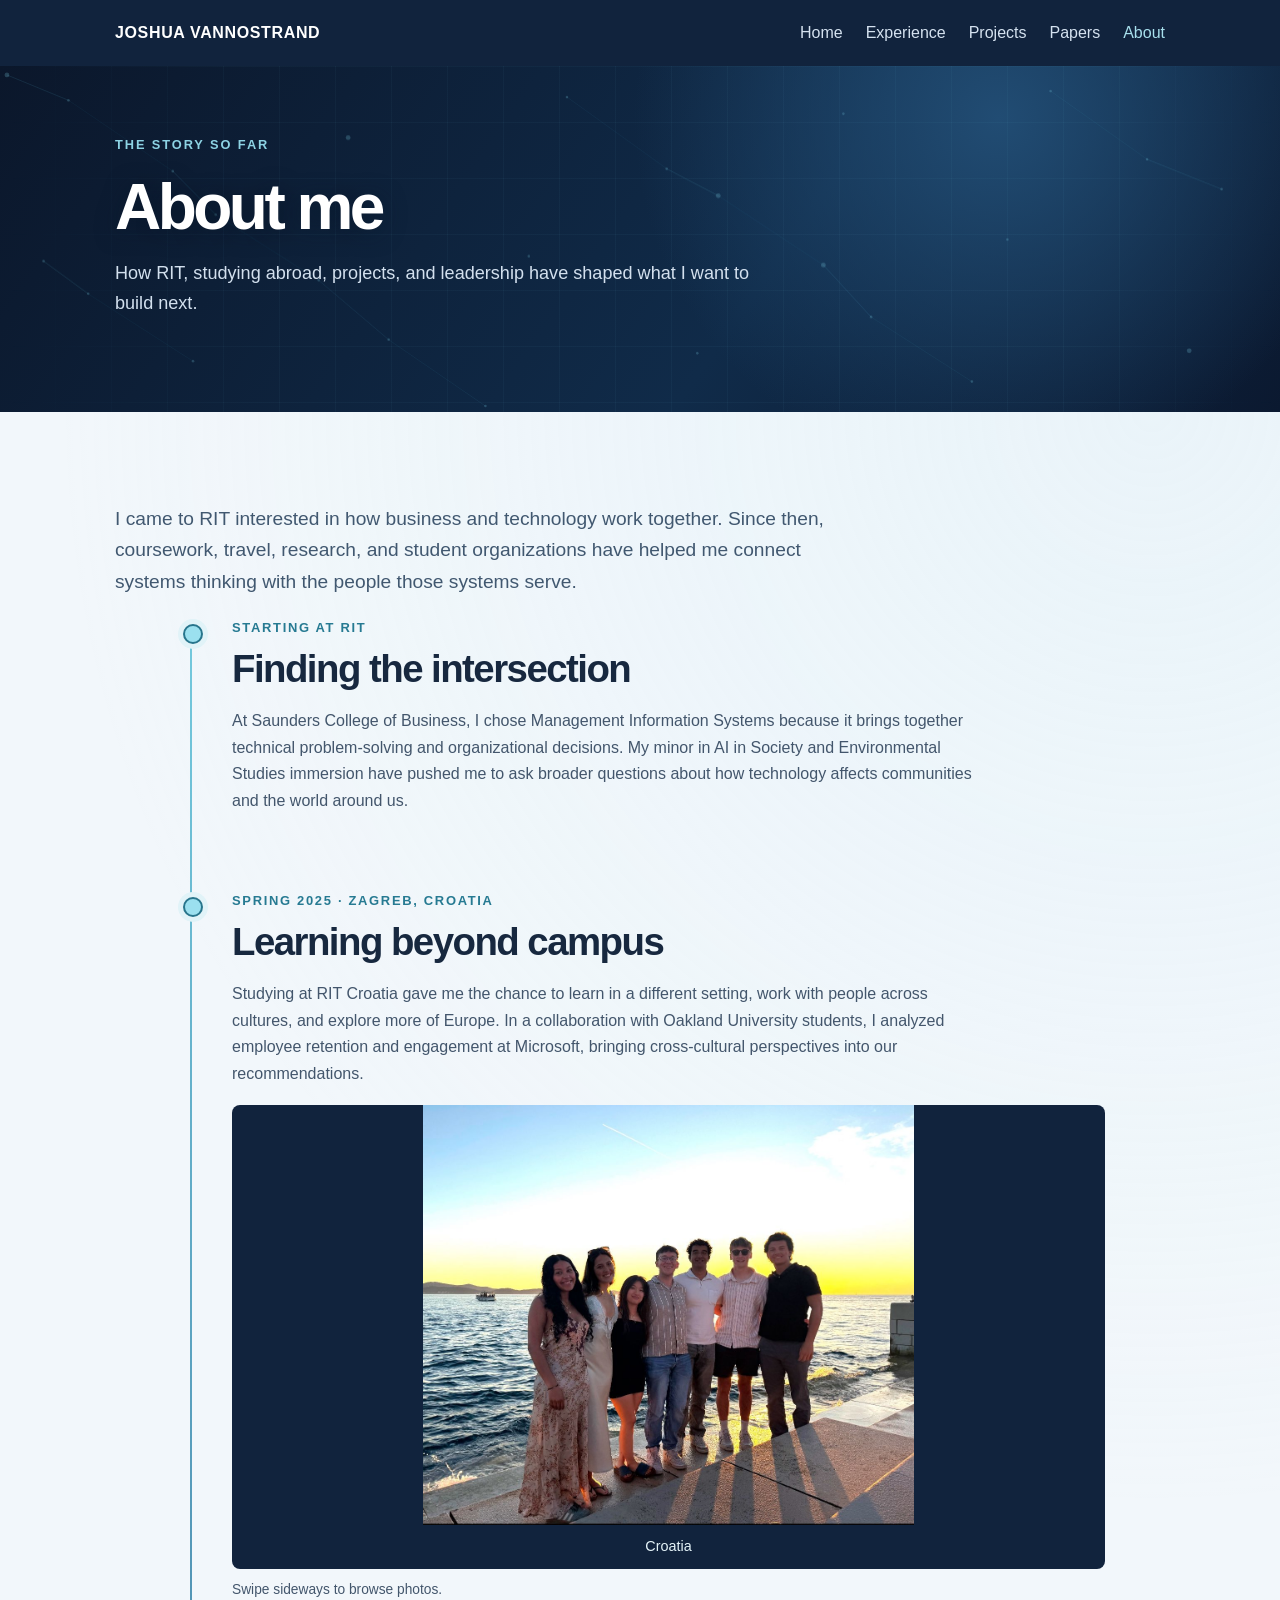
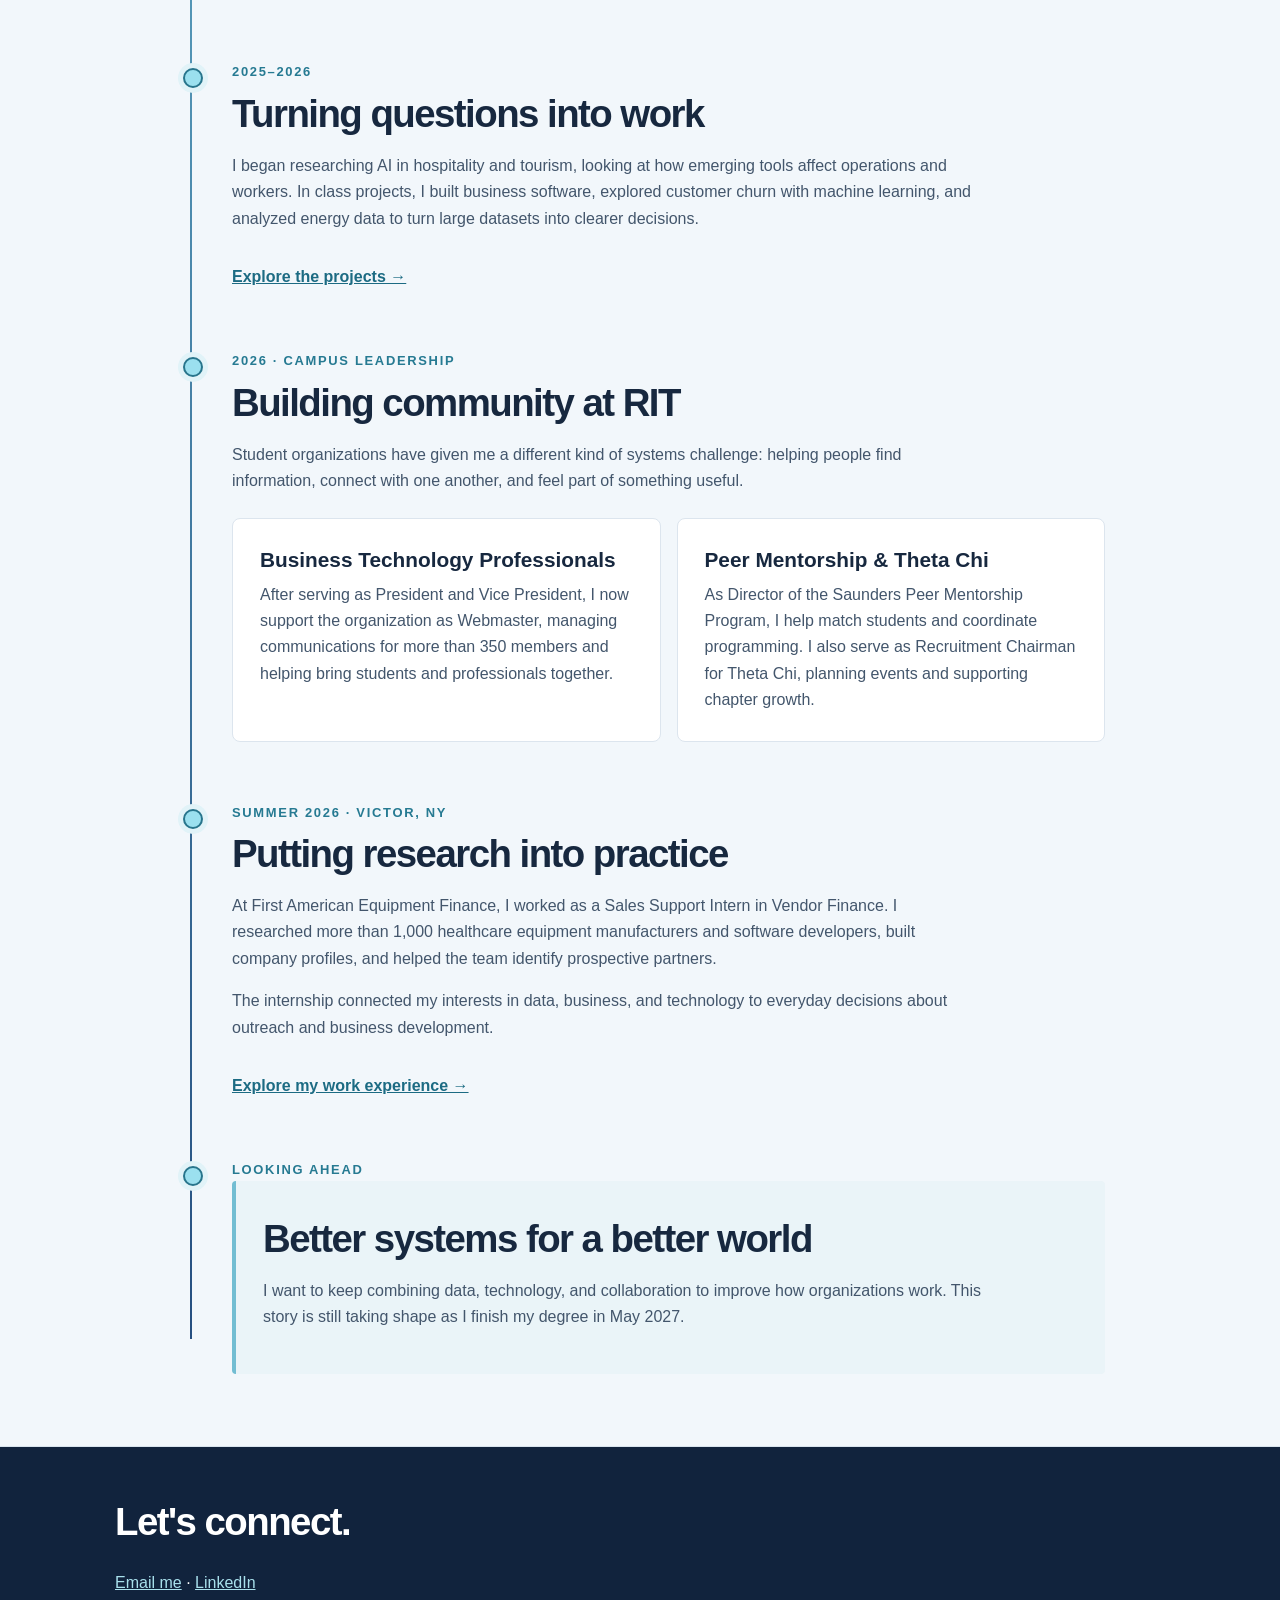
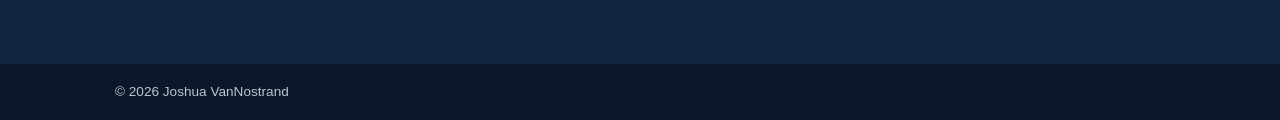
==== about/index.html @ e1688211 "Add files via upload" ====
<!doctype html><html lang="en"><head><meta charset="utf-8"><meta name="viewport" content="width=device-width,initial-scale=1"><meta name="description" content="Joshua VanNostrand — MIS, data analytics, technology, and research."><title>About | Joshua VanNostrand</title><link rel="stylesheet" href="../style.css"><script src="../motion.js" defer></script><script src="../project-dialogs.js" defer></script></head><body><header class="dark"><nav class="wrap nav" aria-label="Main navigation"><a class="brand" href="../">JOSHUA VANNOSTRAND</a><div class="navlinks"><a href="../">Home</a><a href="../experience/">Experience</a><a href="../projects/">Projects</a><a href="../papers/">Papers</a><a href="../about/" aria-current="page">About</a></div></nav></header><main><section class="dark pagehead"><div class="wrap"><div class="eyebrow">The story so far</div><h1>About me</h1><p>How RIT, studying abroad, projects, and leadership have shaped what I want to build next.</p></div></section><section class="section"><div class="wrap"><p class="story-intro">I came to RIT interested in how business and technology work together. Since then, coursework, travel, research, and student organizations have helped me connect systems thinking with the people those systems serve.</p><div class="story"><article class="chapter"><div class="year">Starting at RIT</div><h2>Finding the intersection</h2><p>At Saunders College of Business, I chose Management Information Systems because it brings together technical problem-solving and organizational decisions. My minor in AI in Society and Environmental Studies immersion have pushed me to ask broader questions about how technology affects communities and the world around us.</p></article><article class="chapter"><div class="year">Spring 2025 · Zagreb, Croatia</div><h2>Learning beyond campus</h2><p>Studying at RIT Croatia gave me the chance to learn in a different setting, work with people across cultures, and explore more of Europe. In a collaboration with Oakland University students, I analyzed employee retention and engagement at Microsoft, bringing cross-cultural perspectives into our recommendations.</p><div class="photo-carousel" data-carousel aria-label="Study abroad travel photos"><div class="carousel-viewport travel-grid" tabindex="0"><figure><img src="../assets/croatia.jpeg" alt="Joshua and friends beside the water in Croatia at sunset" loading="lazy"><figcaption>Croatia</figcaption></figure><figure><img src="../assets/austria.jpeg" alt="Joshua standing outside the Austrian Parliament building" loading="lazy"><figcaption>Austria</figcaption></figure><figure><img src="../assets/spain.jpeg" alt="Joshua and friends in front of the Arc de Triomf in Barcelona" loading="lazy"><figcaption>Spain</figcaption></figure><figure><img src="../assets/venice.jpeg" alt="Joshua with a group of friends beside a canal in Venice" loading="lazy"><figcaption>Venice</figcaption></figure></div><p class="gallery-hint">Swipe sideways to browse photos.</p></div></article><article class="chapter"><div class="year">2025–2026</div><h2>Turning questions into work</h2><p>I began researching AI in hospitality and tourism, looking at how emerging tools affect operations and workers. In class projects, I built business software, explored customer churn with machine learning, and analyzed energy data to turn large datasets into clearer decisions.</p><a class="textlink" href="../projects/">Explore the projects →</a></article><article class="chapter"><div class="year">2026 · Campus leadership</div><h2>Building community at RIT</h2><p>Student organizations have given me a different kind of systems challenge: helping people find information, connect with one another, and feel part of something useful.</p><div class="club-grid"><div class="card"><h3>Business Technology Professionals</h3><p>After serving as President and Vice President, I now support the organization as Webmaster, managing communications for more than 350 members and helping bring students and professionals together.</p></div><div class="card"><h3>Peer Mentorship & Theta Chi</h3><p>As Director of the Saunders Peer Mentorship Program, I help match students and coordinate programming. I also serve as Recruitment Chairman for Theta Chi, planning events and supporting chapter growth.</p></div></div></article><article class="chapter"><div class="year">Summer 2026 · Victor, NY</div><h2>Putting research into practice</h2><p>At First American Equipment Finance, I worked as a Sales Support Intern in Vendor Finance. I researched more than 1,000 healthcare equipment manufacturers and software developers, built company profiles, and helped the team identify prospective partners.</p><p>The internship connected my interests in data, business, and technology to everyday decisions about outreach and business development.</p><a class="textlink" href="../experience/">Explore my work experience →</a></article><article class="chapter"><div class="year">Looking ahead</div><div class="story-end"><h2>Better systems for a better world</h2><p>I want to keep combining data, technology, and collaboration to improve how organizations work. This story is still taking shape as I finish my degree in May 2027.</p></div></article></div></div></section></main><footer><div class="dark footer"><div class="wrap"><h2>Let's connect.</h2><p><a href="mailto:vannostrandjosh2005@gmail.com">Email me</a> · <a href="https://www.linkedin.com/in/joshua-vannostrand/" target="_blank" rel="noopener noreferrer">LinkedIn</a></p></div></div><div class="copyright"><div class="wrap">© 2026 Joshua VanNostrand</div></div></footer></body></html>
---- style.css ----
*{box-sizing:border-box}html{scroll-behavior:smooth}body{margin:0;background:#f6f9fc;color:#17283f;font:16px/1.65 Arial,sans-serif}a{color:inherit}a:focus-visible{outline:3px solid #d6a64b;outline-offset:4px}.wrap{max-width:1100px;margin:auto;padding:0 25px}.dark{background:#11233d;color:white}.nav{display:flex;justify-content:space-between;gap:25px;align-items:center;padding-top:20px;padding-bottom:20px}.brand{font-weight:bold;text-decoration:none;letter-spacing:.04em}.navlinks{display:flex;gap:23px;flex-wrap:wrap}.navlinks a{text-decoration:none;color:#d5e2f0}.navlinks a[aria-current],.navlinks a:hover{color:#a8e0ed}.hero{padding:75px 0 90px}.herogrid{display:grid;grid-template-columns:1.3fr .7fr;gap:60px;align-items:center}.eyebrow{color:#8dd3e4;text-transform:uppercase;letter-spacing:.15em;font-size:.8rem;font-weight:bold}h1{font-size:clamp(2.9rem,6vw,5.2rem);letter-spacing:-.055em;line-height:1.05;margin:18px 0}h2{font-size:clamp(1.9rem,3vw,2.6rem);letter-spacing:-.04em;line-height:1.2;margin:0 0 25px}h3{font-size:1.3rem;line-height:1.3;margin:0 0 9px}.hero p,.pagehead p{font-size:1.13rem;color:#d3e0ee;max-width:650px}.portrait{aspect-ratio:4/5;border:1px solid #6b96a9;border-radius:10px;background:linear-gradient(145deg,#294b67,#1a314f);display:grid;place-content:center;text-align:center;min-height:350px}.portrait img{width:100%;height:100%;object-fit:cover;border-radius:9px;display:block}.portrait b{font-size:5rem;letter-spacing:-.08em;color:#b1e1eb}.portrait span{font-size:.9rem;color:#d4e3e9}.button{display:inline-block;background:#a9e1ed;color:#10263a;text-decoration:none;font-weight:bold;border-radius:5px;padding:12px 17px;margin:18px 10px 0 0}.button.alt{background:transparent;color:white;border:1px solid #9dcfdf}.section{padding:72px 0;border-bottom:1px solid #d9e4ed}.lead{max-width:790px;font-size:1.12rem;color:#455b72}.grid{display:grid;grid-template-columns:repeat(3,1fr);gap:16px}.card{background:white;border:1px solid #dce5ee;border-radius:8px;padding:27px}.card p,.row p{color:#485b70;margin:0}.meta{font-size:.78rem;text-transform:uppercase;letter-spacing:.1em;font-weight:bold;color:#26758e;margin-bottom:12px}.pagehead{padding:68px 0 75px}.pagehead h1{font-size:clamp(2.8rem,5vw,4.5rem)}.row{display:grid;grid-template-columns:190px 1fr;gap:26px;border-top:1px solid #cedce7;padding:25px 0}.date,.org{font-weight:bold;color:#337c90}.org{margin-bottom:7px}.chips{display:flex;flex-wrap:wrap;gap:7px;margin-top:18px}.chips span{background:#eaf3f7;color:#275b6d;padding:5px 8px;border-radius:4px;font-size:.8rem}.notice{background:#e7f2f7;border-left:4px solid #71b8cd;padding:25px;max-width:780px}.footer{padding:52px 0}.footer a{color:#a9e1ed}.copyright{background:#0b182a;color:#b7c5d2;padding:17px 0;font-size:.85rem}@media(max-width:750px){.nav{align-items:flex-start;flex-direction:column}.herogrid,.grid,.row{grid-template-columns:1fr}.hero{padding:55px 0}.portrait{max-width:370px;min-height:290px}.section{padding:52px 0}.row{gap:3px}}
/* Interactive technical backdrop */
.hero,.pagehead{position:relative;overflow:hidden;isolation:isolate;background:radial-gradient(circle at 78% 15%,#214c73 0,transparent 35%),linear-gradient(125deg,#0b172b 0%,#102b49 60%,#0b1930 100%)}
.hero::before,.pagehead::before{content:"";position:absolute;inset:0;z-index:-1;pointer-events:none;background:linear-gradient(90deg,transparent 98%,rgba(128,215,237,.07) 100%),linear-gradient(0deg,transparent 98%,rgba(128,215,237,.07) 100%);background-size:56px 56px;mask-image:linear-gradient(to right,transparent,black 20%,black 85%,transparent);transform:translate3d(calc(var(--mx,0px)*.025),calc(var(--scroll,0px)*-.04),0)}
.motion-canvas{position:absolute;inset:0;width:100%;height:100%;z-index:-1;pointer-events:none;opacity:.88}
.hero .herogrid,.pagehead .wrap{position:relative;z-index:1}.hero h1{text-shadow:0 4px 25px #09172a88}.pagehead h1{text-shadow:0 3px 22px #07162888}
.portrait{box-shadow:0 22px 75px #07162c99,0 0 0 1px #8bd7e233;transform:translate3d(calc(var(--mx,0px)*.012),calc(var(--my,0px)*.012),0);transition:transform .25s ease-out,box-shadow .25s ease-out}.portrait:hover{box-shadow:0 24px 85px #07162caa,0 0 28px #72d8f455}
.section:nth-of-type(even){background:radial-gradient(circle at 90% 0%,#d8eef650,transparent 38%),#f2f7fb}.card{transition:transform .25s ease,box-shadow .25s ease,border-color .25s ease}.card:hover{transform:translateY(-5px);box-shadow:0 14px 35px #18375218;border-color:#a9cdda}.button{transition:transform .2s ease,box-shadow .2s ease}.button:hover{transform:translateY(-2px);box-shadow:0 8px 22px #54bada33}
.reveal{opacity:0;transform:translateY(18px);transition:opacity .7s ease,transform .7s ease}.reveal.visible{opacity:1;transform:none}
@media(max-width:750px){.portrait{transform:none}.hero::before,.pagehead::before{background-size:40px 40px}}
@media(prefers-reduced-motion:reduce){html{scroll-behavior:auto}*,*::before,*::after{animation-duration:.01ms!important;transition-duration:.01ms!important}.reveal{opacity:1;transform:none}.portrait{transform:none!important}}

.story-intro{max-width:750px;font-size:1.2rem;color:#415870}.story{position:relative;max-width:930px;margin:0 auto}.story::before{content:"";position:absolute;left:15px;top:10px;bottom:35px;width:2px;background:linear-gradient(#74c9dd,#264f80)}.chapter{position:relative;padding:0 0 60px 57px}.chapter::before{content:"";position:absolute;left:8px;top:7px;width:16px;height:16px;border-radius:50%;background:#9be0ef;box-shadow:0 0 0 5px #e1f3f8;border:2px solid #28758c}.chapter:last-child{padding-bottom:0}.chapter .year{color:#267a92;font-size:.81rem;font-weight:bold;letter-spacing:.13em;text-transform:uppercase}.chapter h2{margin:8px 0 13px}.chapter p{max-width:740px;color:#43566c}.travel-grid{display:grid;grid-template-columns:repeat(4,1fr);gap:12px;margin:26px 0 9px}.travel-grid figure{margin:0}.travel-grid img{width:100%;height:220px;object-fit:cover;border-radius:7px;display:block;transition:transform .25s ease,box-shadow .25s ease}.travel-grid img:hover{transform:translateY(-4px);box-shadow:0 12px 24px #17374a33}.travel-grid figcaption{font-size:.82rem;color:#52657a;margin-top:8px}.club-grid{display:grid;grid-template-columns:repeat(2,1fr);gap:16px;margin-top:23px}.club-grid .card{min-height:0}.textlink{display:inline-block;margin-top:16px;color:#1c6b83;font-weight:bold}.story-end{background:#eaf4f8;padding:27px;border-left:4px solid #72bdd2;border-radius:4px}
@media(max-width:850px){.travel-grid{grid-template-columns:repeat(2,1fr)}.club-grid{grid-template-columns:1fr}}@media(max-width:500px){.travel-grid{gap:9px}.travel-grid img{height:170px}.chapter{padding-left:42px}.travel-grid figcaption{font-size:.75rem}}

.project-card{display:flex;flex-direction:column;align-items:flex-start}.project-card .project-summary{flex:1}.project-card .chips{margin-top:16px}.dialog-close:focus-visible{outline:3px solid #d6a64b;outline-offset:3px}
.project-dialog{border:1px solid #87bad0;border-radius:14px;padding:0;width:min(760px,calc(100vw - 32px));max-height:min(86vh,900px);color:#17283f;background:#f7fbfd;box-shadow:0 28px 90px #061728a8;overflow:auto}.project-dialog::backdrop{background:#061426c9;backdrop-filter:blur(5px)}.dialog-top{background:linear-gradient(125deg,#10233c,#1d4968);color:white;padding:34px 44px 30px;position:relative}.dialog-top .meta{color:#9cdeec}.dialog-top h2{margin:8px 36px 0 0;font-size:clamp(1.7rem,3vw,2.3rem)}.dialog-close{position:absolute;top:20px;right:22px;width:36px;height:36px;border:1px solid #a8d5df;border-radius:50%;color:white;background:#ffffff16;font-size:1.4rem;line-height:1;cursor:pointer}.dialog-body{padding:30px 44px 40px}.dialog-body p{color:#425970;margin:0 0 20px}.dialog-body h3{font-size:1rem;color:#1a6780;text-transform:uppercase;letter-spacing:.09em;margin:24px 0 8px}.dialog-body .chips{margin-top:10px}.dialog-body .chips span{background:#e2f0f5}
@media(max-width:600px){.dialog-top{padding:25px 24px}.dialog-body{padding:24px}.dialog-close{top:14px;right:14px}}
@media(prefers-reduced-motion:no-preference){.project-dialog[open]{animation:dialog-in .22s ease-out}@keyframes dialog-in{from{opacity:0;transform:translateY(12px) scale(.985)}to{opacity:1;transform:none}}}

.project-card{position:relative;cursor:pointer}.project-hit-area{position:absolute;inset:0;width:100%;height:100%;border:0;border-radius:8px;background:transparent;cursor:pointer}.project-hit-area:focus-visible{outline:3px solid #d6a64b;outline-offset:4px}.project-card:focus-within{border-color:#6bbbd0;box-shadow:0 14px 35px #18375224}.project-card .project-cue{display:inline-block;margin-top:20px;color:#176e86;font-size:.94rem;font-weight:bold}.project-card .project-cue::after{content:" ↗"}.project-card:hover .project-cue{text-decoration:underline}

.role-card{position:relative;display:grid;grid-template-columns:190px 1fr;gap:26px;cursor:pointer}.role-card .project-cue{display:inline-block;margin-top:12px}.role-card:hover,.role-card:focus-within{background:#ecf7fa}.role-card h3{margin:0}.role-card .org{margin:5px 0 9px}
.photo-carousel{margin-top:18px}.carousel-viewport{display:flex;overflow-x:auto;scroll-snap-type:x proximity;scroll-behavior:auto;overscroll-behavior-inline:contain;border-radius:8px;background:#11233d;scrollbar-width:thin}.carousel-viewport figure{flex:0 0 100%;scroll-snap-align:start;margin:0;text-align:center}.carousel-viewport img{display:block;width:100%;height:min(48vh,420px);object-fit:contain}.carousel-viewport figcaption{padding:10px;color:#e4f3f8;font-size:.9rem}.carousel-controls{display:flex;align-items:center;justify-content:center;gap:20px;margin-top:12px}.carousel-controls button{border:1px solid #8ab9c8;background:white;border-radius:50%;width:38px;height:38px;color:#185c72;font-size:1.5rem;line-height:1;cursor:pointer}.carousel-controls button:hover{background:#e4f4f8}.carousel-count{font-size:.9rem;color:#4e6578;min-width:52px;text-align:center}
.travel-grid{display:flex;gap:0;margin:0}.travel-grid figure{flex:0 0 100%;scroll-snap-align:start}.travel-grid img{height:min(48vh,420px);object-fit:contain}.travel-grid figcaption{color:#e4f3f8;padding:10px;margin:0}
@media(max-width:750px){.role-card{grid-template-columns:1fr;gap:4px}}
@media(prefers-reduced-motion:reduce){.carousel-viewport{scroll-behavior:auto}}

.gallery-hint{font-size:.86rem;color:#52697c;margin:10px 0 0}.carousel-viewport:focus-visible{outline:3px solid #d6a64b;outline-offset:3px}
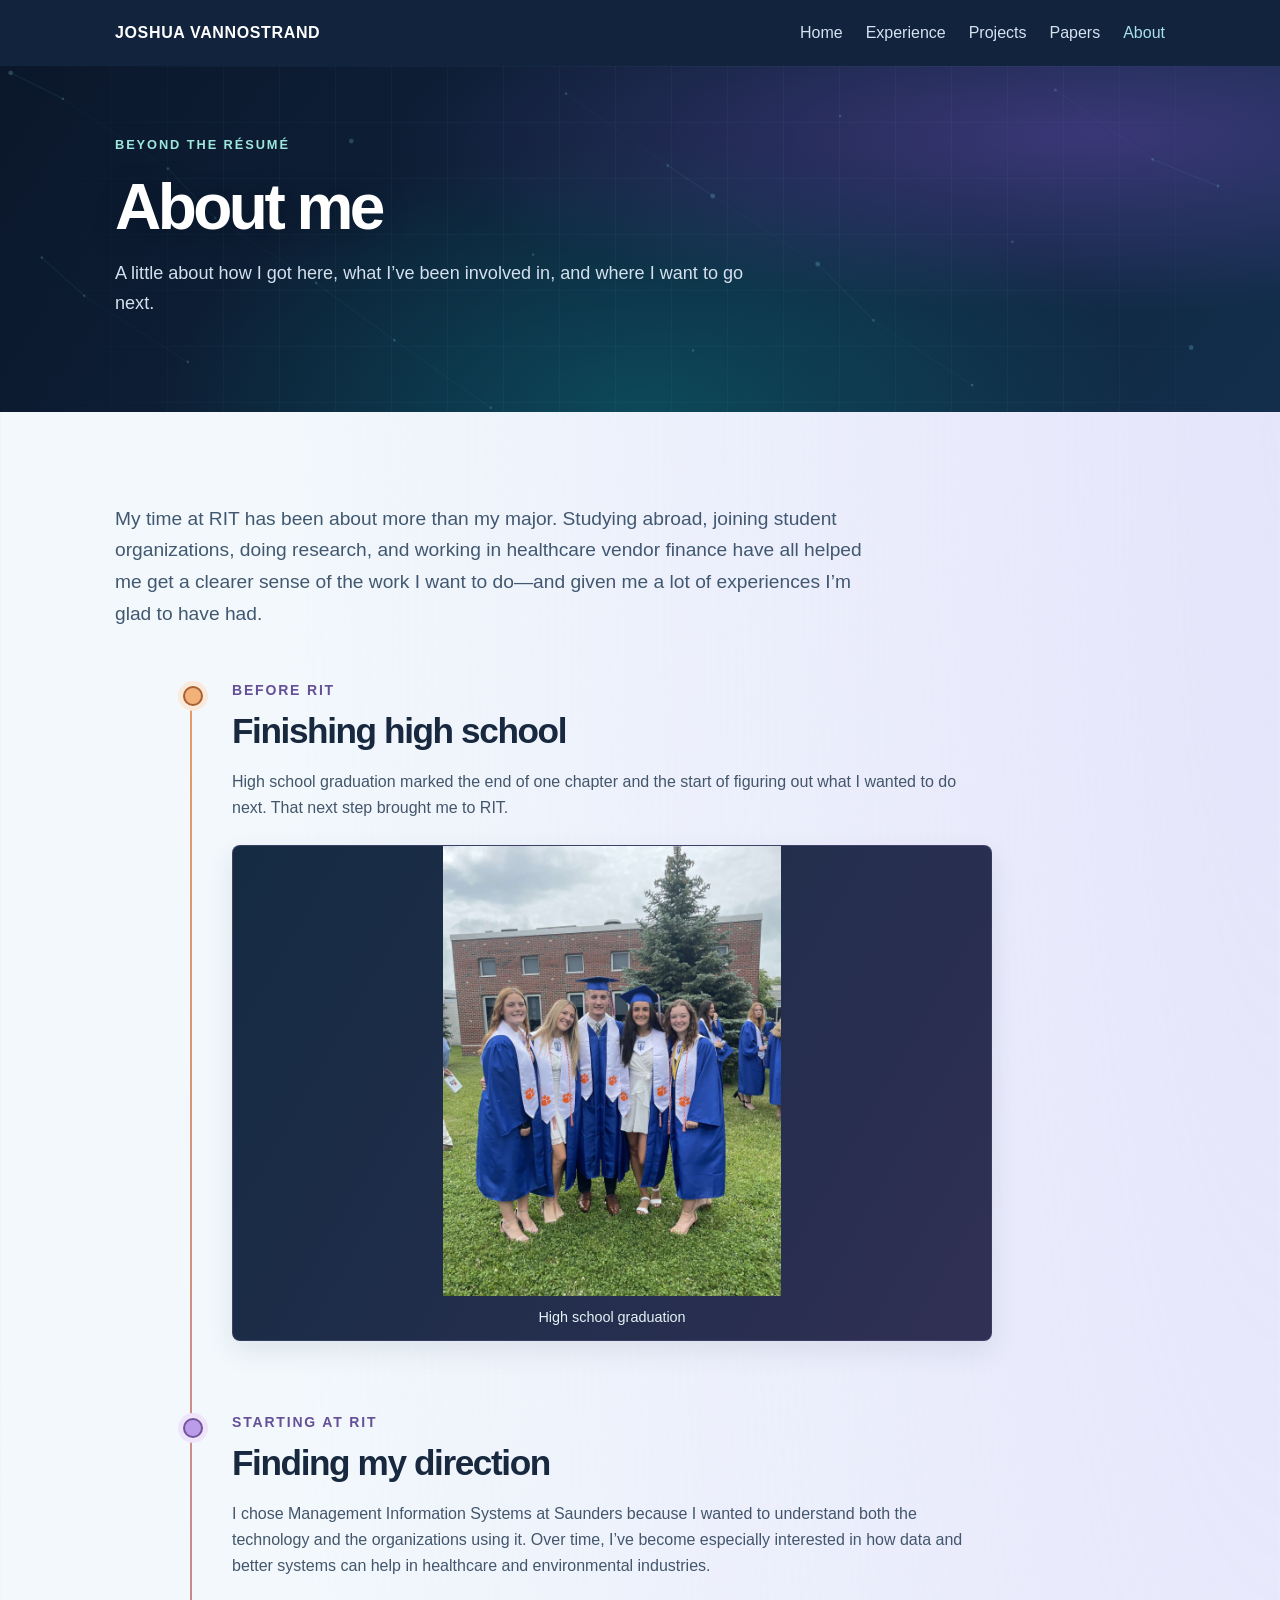
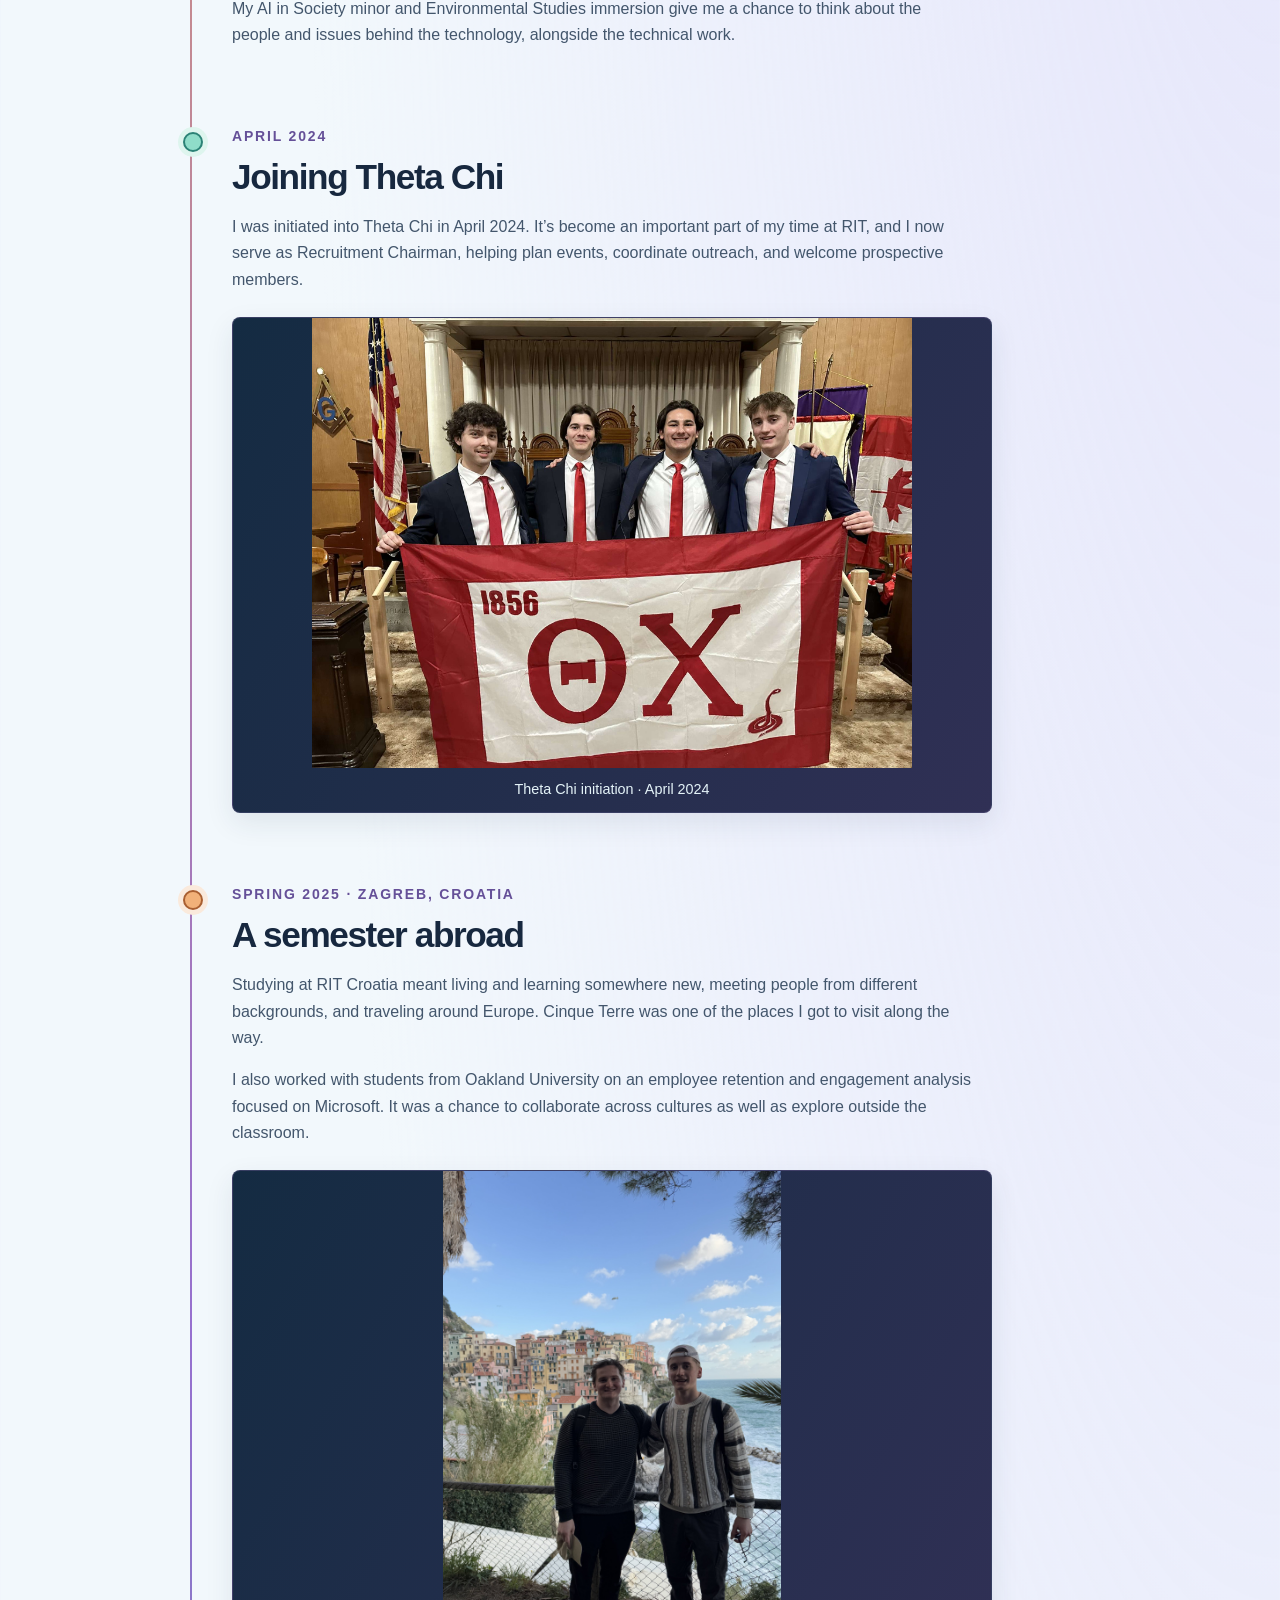
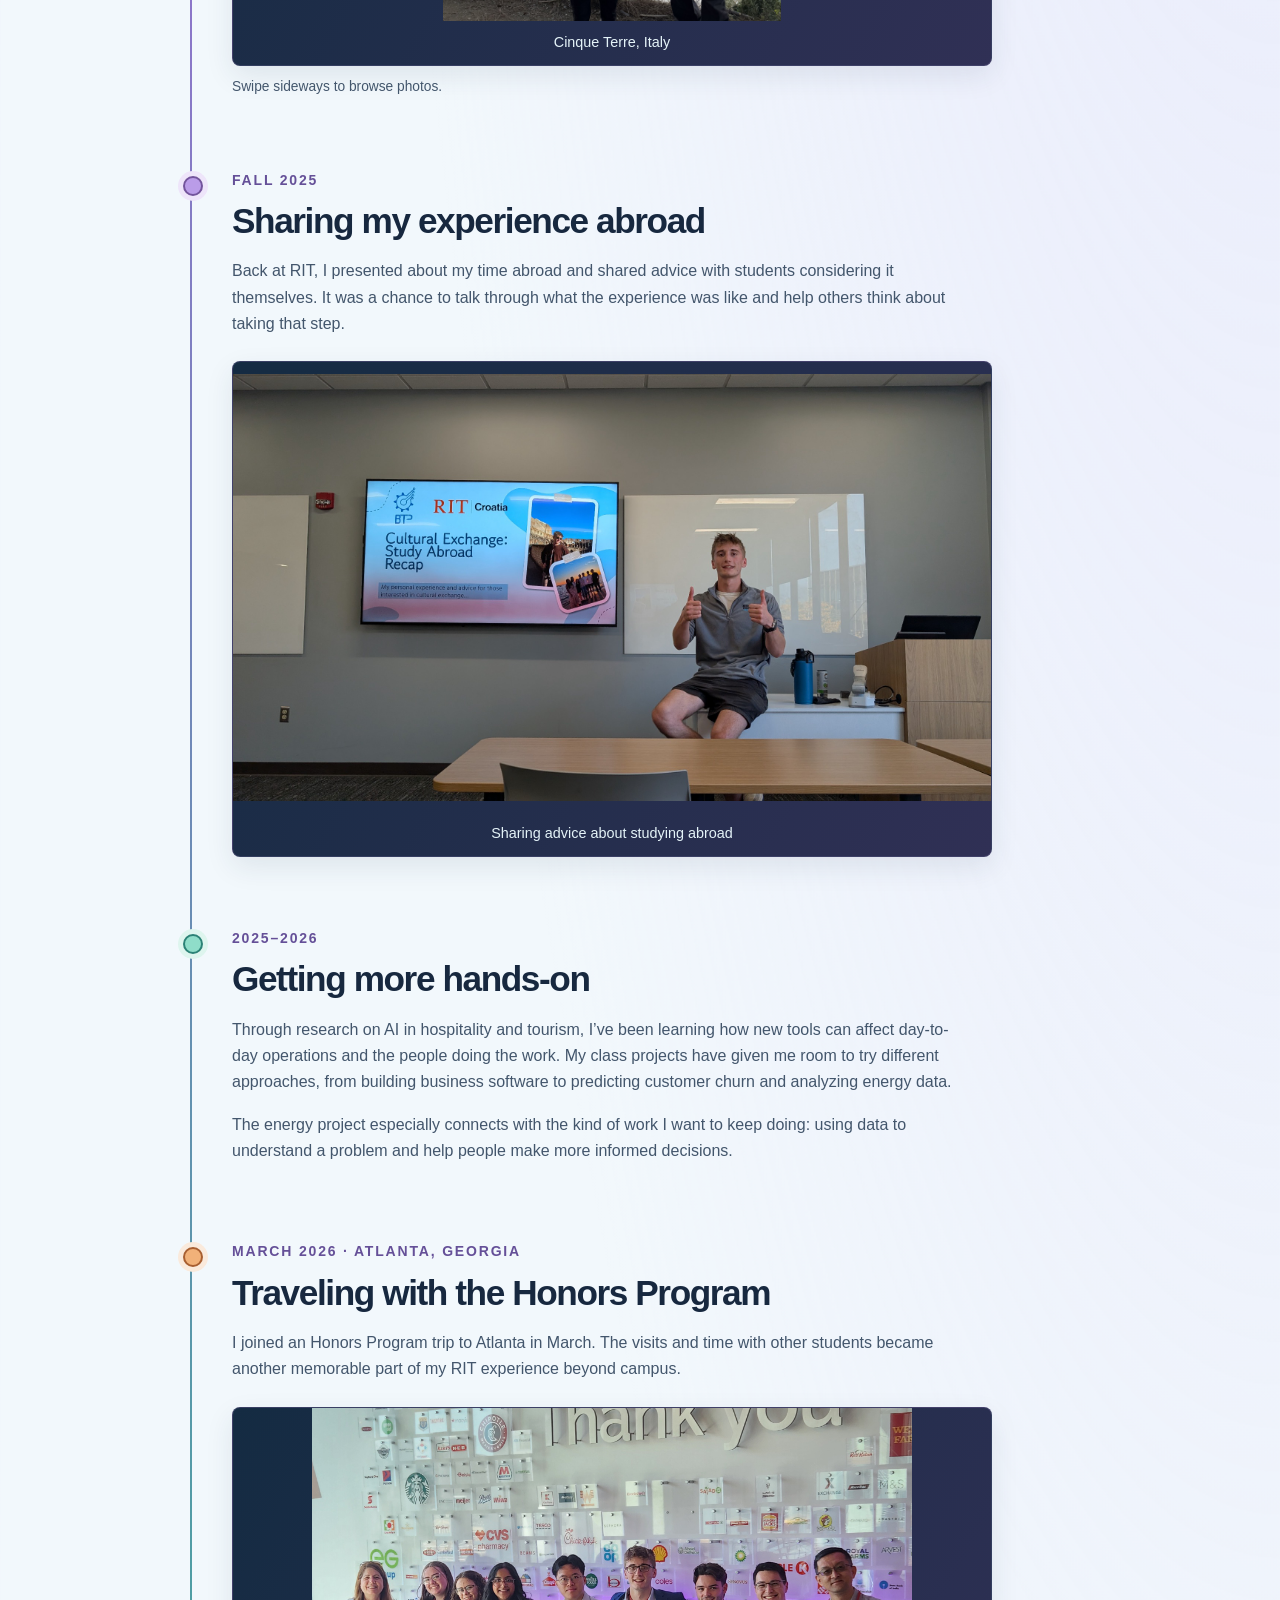
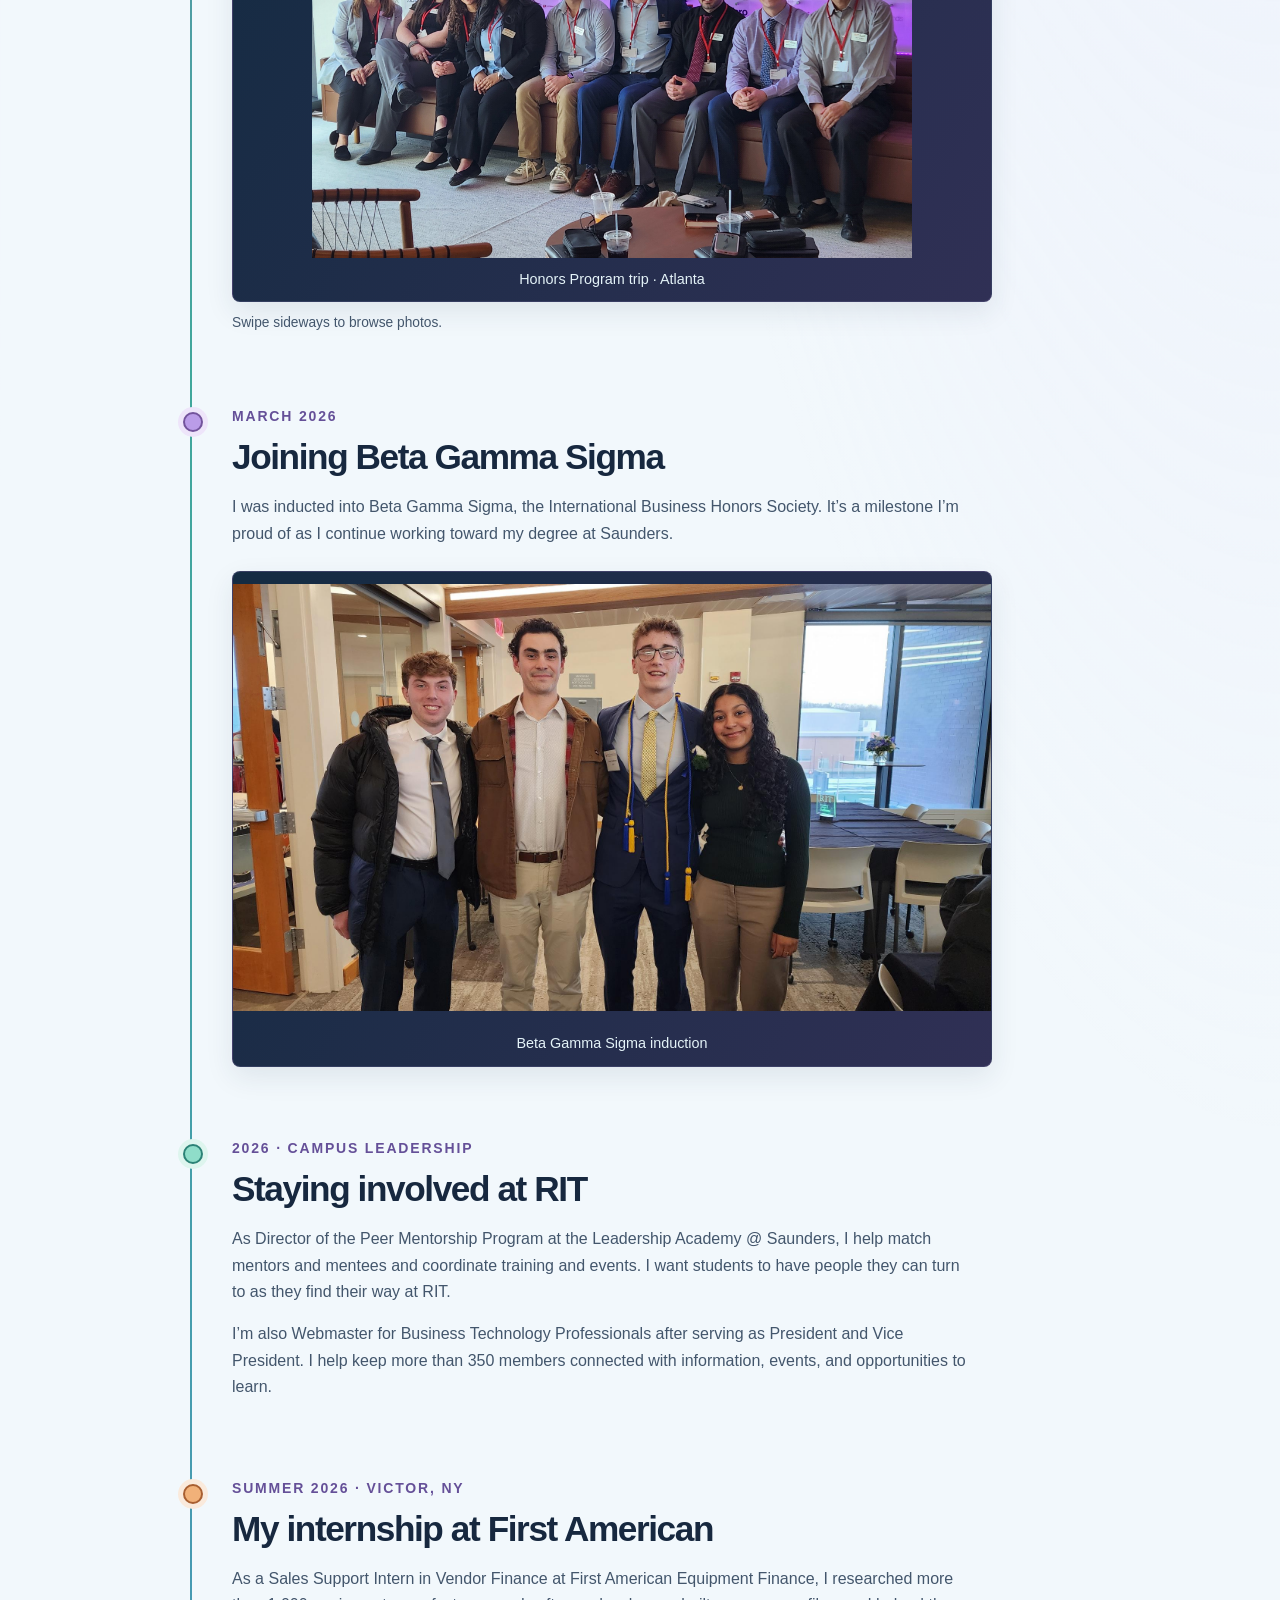
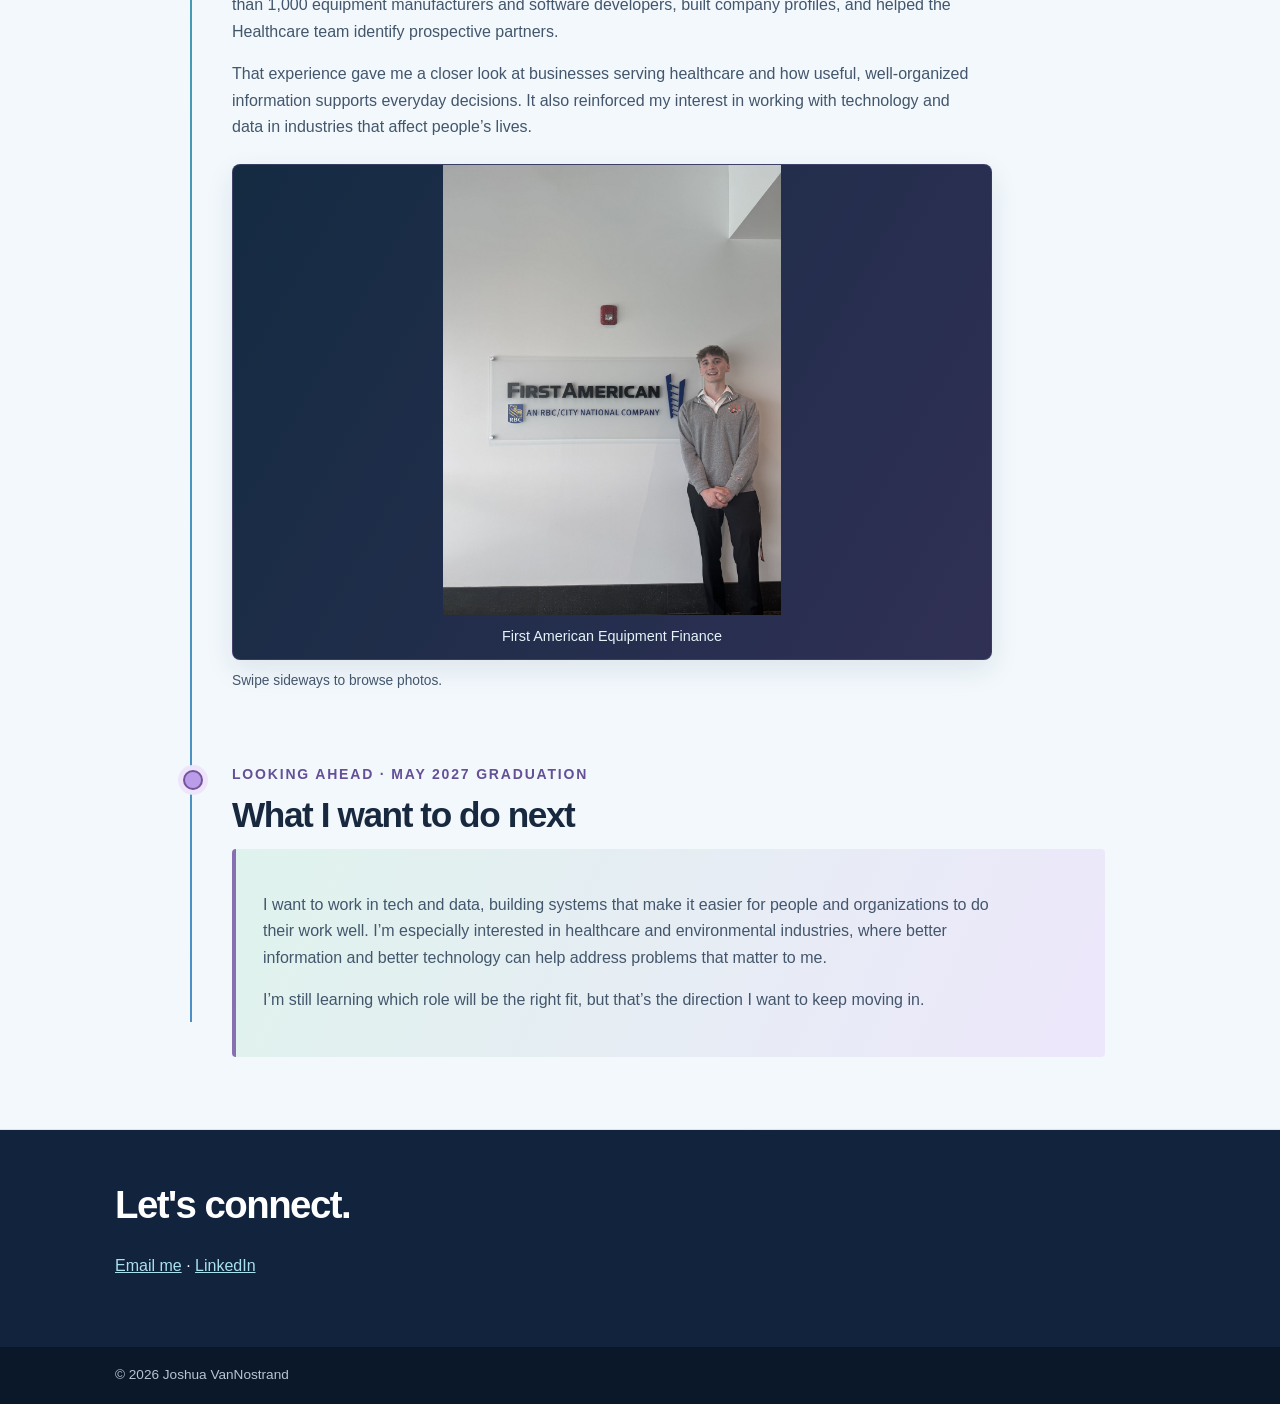
==== commit 6a32851e: "Add files via upload" ====
--- a/about/index.html
+++ b/about/index.html
@@ -1 +1 @@
-<!doctype html><html lang="en"><head><meta charset="utf-8"><meta name="viewport" content="width=device-width,initial-scale=1"><meta name="description" content="Joshua VanNostrand — MIS, data analytics, technology, and research."><title>About | Joshua VanNostrand</title><link rel="stylesheet" href="../style.css"><script src="../motion.js" defer></script><script src="../project-dialogs.js" defer></script></head><body><header class="dark"><nav class="wrap nav" aria-label="Main navigation"><a class="brand" href="../">JOSHUA VANNOSTRAND</a><div class="navlinks"><a href="../">Home</a><a href="../experience/">Experience</a><a href="../projects/">Projects</a><a href="../papers/">Papers</a><a href="../about/" aria-current="page">About</a></div></nav></header><main><section class="dark pagehead"><div class="wrap"><div class="eyebrow">The story so far</div><h1>About me</h1><p>How RIT, studying abroad, projects, and leadership have shaped what I want to build next.</p></div></section><section class="section"><div class="wrap"><p class="story-intro">I came to RIT interested in how business and technology work together. Since then, coursework, travel, research, and student organizations have helped me connect systems thinking with the people those systems serve.</p><div class="story"><article class="chapter"><div class="year">Starting at RIT</div><h2>Finding the intersection</h2><p>At Saunders College of Business, I chose Management Information Systems because it brings together technical problem-solving and organizational decisions. My minor in AI in Society and Environmental Studies immersion have pushed me to ask broader questions about how technology affects communities and the world around us.</p></article><article class="chapter"><div class="year">Spring 2025 · Zagreb, Croatia</div><h2>Learning beyond campus</h2><p>Studying at RIT Croatia gave me the chance to learn in a different setting, work with people across cultures, and explore more of Europe. In a collaboration with Oakland University students, I analyzed employee retention and engagement at Microsoft, bringing cross-cultural perspectives into our recommendations.</p><div class="photo-carousel" data-carousel aria-label="Study abroad travel photos"><div class="carousel-viewport travel-grid" tabindex="0"><figure><img src="../assets/croatia.jpeg" alt="Joshua and friends beside the water in Croatia at sunset" loading="lazy"><figcaption>Croatia</figcaption></figure><figure><img src="../assets/austria.jpeg" alt="Joshua standing outside the Austrian Parliament building" loading="lazy"><figcaption>Austria</figcaption></figure><figure><img src="../assets/spain.jpeg" alt="Joshua and friends in front of the Arc de Triomf in Barcelona" loading="lazy"><figcaption>Spain</figcaption></figure><figure><img src="../assets/venice.jpeg" alt="Joshua with a group of friends beside a canal in Venice" loading="lazy"><figcaption>Venice</figcaption></figure></div><p class="gallery-hint">Swipe sideways to browse photos.</p></div></article><article class="chapter"><div class="year">2025–2026</div><h2>Turning questions into work</h2><p>I began researching AI in hospitality and tourism, looking at how emerging tools affect operations and workers. In class projects, I built business software, explored customer churn with machine learning, and analyzed energy data to turn large datasets into clearer decisions.</p><a class="textlink" href="../projects/">Explore the projects →</a></article><article class="chapter"><div class="year">2026 · Campus leadership</div><h2>Building community at RIT</h2><p>Student organizations have given me a different kind of systems challenge: helping people find information, connect with one another, and feel part of something useful.</p><div class="club-grid"><div class="card"><h3>Business Technology Professionals</h3><p>After serving as President and Vice President, I now support the organization as Webmaster, managing communications for more than 350 members and helping bring students and professionals together.</p></div><div class="card"><h3>Peer Mentorship & Theta Chi</h3><p>As Director of the Saunders Peer Mentorship Program, I help match students and coordinate programming. I also serve as Recruitment Chairman for Theta Chi, planning events and supporting chapter growth.</p></div></div></article><article class="chapter"><div class="year">Summer 2026 · Victor, NY</div><h2>Putting research into practice</h2><p>At First American Equipment Finance, I worked as a Sales Support Intern in Vendor Finance. I researched more than 1,000 healthcare equipment manufacturers and software developers, built company profiles, and helped the team identify prospective partners.</p><p>The internship connected my interests in data, business, and technology to everyday decisions about outreach and business development.</p><a class="textlink" href="../experience/">Explore my work experience →</a></article><article class="chapter"><div class="year">Looking ahead</div><div class="story-end"><h2>Better systems for a better world</h2><p>I want to keep combining data, technology, and collaboration to improve how organizations work. This story is still taking shape as I finish my degree in May 2027.</p></div></article></div></div></section></main><footer><div class="dark footer"><div class="wrap"><h2>Let's connect.</h2><p><a href="mailto:vannostrandjosh2005@gmail.com">Email me</a> · <a href="https://www.linkedin.com/in/joshua-vannostrand/" target="_blank" rel="noopener noreferrer">LinkedIn</a></p></div></div><div class="copyright"><div class="wrap">© 2026 Joshua VanNostrand</div></div></footer></body></html>+<!doctype html><html lang="en"><head><meta charset="utf-8"><meta name="viewport" content="width=device-width,initial-scale=1"><meta name="description" content="Joshua VanNostrand — RIT MIS student interested in technology and data for better systems in healthcare and environmental industries."><title>About | Joshua VanNostrand</title><link rel="icon" type="image/svg+xml" href="data:image/svg+xml,%3Csvg%20xmlns%3D%22http%3A%2F%2Fwww.w3.org%2F2000%2Fsvg%22%20viewBox%3D%220%200%2064%2064%22%3E%3Crect%20width%3D%2264%22%20height%3D%2264%22%20rx%3D%2212%22%20fill%3D%22%230b1930%22%2F%3E%3Cpath%20d%3D%22M12%2019h15v24c0%209-15%209-15%200v-4%22%20fill%3D%22none%22%20stroke%3D%22%238dd3e4%22%20stroke-width%3D%226%22%20stroke-linejoin%3D%22round%22%2F%3E%3Cpath%20d%3D%22m34%2017%209%2031%2010-31%22%20fill%3D%22none%22%20stroke%3D%22%238dd3e4%22%20stroke-width%3D%226%22%20stroke-linejoin%3D%22round%22%2F%3E%3C%2Fsvg%3E"><link rel="stylesheet" href="../style.css"><script src="../motion.js" defer></script><script src="../project-dialogs.js" defer></script></head><body><header class="dark"><nav class="wrap nav" aria-label="Main navigation"><a class="brand" href="../">JOSHUA VANNOSTRAND</a><div class="navlinks"><a href="../">Home</a><a href="../experience/">Experience</a><a href="../projects/">Projects</a><a href="../papers/">Papers</a><a href="../about/" aria-current="page">About</a></div></nav></header><main><section class="dark pagehead"><div class="wrap"><div class="eyebrow">Beyond the résumé</div><h1>About me</h1><p>A little about how I got here, what I’ve been involved in, and where I want to go next.</p></div></section><section class="section"><div class="wrap"><p class="story-intro">My time at RIT has been about more than my major. Studying abroad, joining student organizations, doing research, and working in healthcare vendor finance have all helped me get a clearer sense of the work I want to do—and given me a lot of experiences I’m glad to have had.</p><div class="story"><article class="chapter"><div class="year">Before RIT</div><h2>Finishing high school</h2><p>High school graduation marked the end of one chapter and the start of figuring out what I wanted to do next. That next step brought me to RIT.</p><div class="photo-carousel" data-carousel aria-label="Finishing high school photos"><div class="carousel-viewport" tabindex="0"><figure><img src="../assets/graduation.jpg" alt="Joshua with fellow graduates in caps and gowns outside their school" loading="lazy"><figcaption>High school graduation</figcaption></figure></div></div></article><article class="chapter"><div class="year">Starting at RIT</div><h2>Finding my direction</h2><p>I chose Management Information Systems at Saunders because I wanted to understand both the technology and the organizations using it. Over time, I’ve become especially interested in how data and better systems can help in healthcare and environmental industries.</p><p>My AI in Society minor and Environmental Studies immersion give me a chance to think about the people and issues behind the technology, alongside the technical work.</p></article><article class="chapter"><div class="year">April 2024</div><h2>Joining Theta Chi</h2><p>I was initiated into Theta Chi in April 2024. It’s become an important part of my time at RIT, and I now serve as Recruitment Chairman, helping plan events, coordinate outreach, and welcome prospective members.</p><div class="photo-carousel" data-carousel aria-label="Joining Theta Chi photos"><div class="carousel-viewport" tabindex="0"><figure><img src="../assets/theta-chi-initiation.jpg" alt="Joshua with fellow initiates holding a Theta Chi flag" loading="lazy"><figcaption>Theta Chi initiation · April 2024</figcaption></figure></div></div></article><article class="chapter"><div class="year">Spring 2025 · Zagreb, Croatia</div><h2>A semester abroad</h2><p>Studying at RIT Croatia meant living and learning somewhere new, meeting people from different backgrounds, and traveling around Europe. Cinque Terre was one of the places I got to visit along the way.</p><p>I also worked with students from Oakland University on an employee retention and engagement analysis focused on Microsoft. It was a chance to collaborate across cultures as well as explore outside the classroom.</p><div class="photo-carousel" data-carousel aria-label="A semester abroad photos"><div class="carousel-viewport" tabindex="0"><figure><img src="../assets/cinque-terre.jpg" alt="Joshua and a friend overlooking the colorful coastal buildings of Cinque Terre" loading="lazy"><figcaption>Cinque Terre, Italy</figcaption></figure><figure><img src="../assets/croatia.jpeg" alt="Joshua and friends beside the water in Croatia at sunset" loading="lazy"><figcaption>Croatia</figcaption></figure><figure><img src="../assets/austria.jpeg" alt="Joshua outside the Austrian Parliament building" loading="lazy"><figcaption>Austria</figcaption></figure><figure><img src="../assets/spain.jpeg" alt="Joshua and friends at the Arc de Triomf in Barcelona" loading="lazy"><figcaption>Spain</figcaption></figure><figure><img src="../assets/venice.jpeg" alt="Joshua with friends beside a canal in Venice" loading="lazy"><figcaption>Venice</figcaption></figure></div><p class="gallery-hint">Swipe sideways to browse photos.</p></div></article><article class="chapter"><div class="year">Fall 2025</div><h2>Sharing my experience abroad</h2><p>Back at RIT, I presented about my time abroad and shared advice with students considering it themselves. It was a chance to talk through what the experience was like and help others think about taking that step.</p><div class="photo-carousel" data-carousel aria-label="Sharing my experience abroad photos"><div class="carousel-viewport" tabindex="0"><figure><img src="../assets/study-abroad-presentation.jpeg" alt="Joshua presenting about his semester at RIT Croatia in a classroom" loading="lazy"><figcaption>Sharing advice about studying abroad</figcaption></figure></div></div></article><article class="chapter"><div class="year">2025–2026</div><h2>Getting more hands-on</h2><p>Through research on AI in hospitality and tourism, I’ve been learning how new tools can affect day-to-day operations and the people doing the work. My class projects have given me room to try different approaches, from building business software to predicting customer churn and analyzing energy data.</p><p>The energy project especially connects with the kind of work I want to keep doing: using data to understand a problem and help people make more informed decisions.</p></article><article class="chapter"><div class="year">March 2026 · Atlanta, Georgia</div><h2>Traveling with the Honors Program</h2><p>I joined an Honors Program trip to Atlanta in March. The visits and time with other students became another memorable part of my RIT experience beyond campus.</p><div class="photo-carousel" data-carousel aria-label="Traveling with the Honors Program photos"><div class="carousel-viewport" tabindex="0"><figure><img src="../assets/atlanta-honors-1.jpeg" alt="Honors Program students seated together during a visit in Atlanta" loading="lazy"><figcaption>Honors Program trip · Atlanta</figcaption></figure><figure><img src="../assets/atlanta-honors-2.jpeg" alt="Honors Program group posing at a Chick-fil-A visit" loading="lazy"><figcaption>A group visit in Atlanta</figcaption></figure><figure><img src="../assets/atlanta-honors-3.jpeg" alt="Honors Program students standing beside a baseball field in Atlanta" loading="lazy"><figcaption>Exploring Atlanta with the group</figcaption></figure></div><p class="gallery-hint">Swipe sideways to browse photos.</p></div></article><article class="chapter"><div class="year">March 2026</div><h2>Joining Beta Gamma Sigma</h2><p>I was inducted into Beta Gamma Sigma, the International Business Honors Society. It’s a milestone I’m proud of as I continue working toward my degree at Saunders.</p><div class="photo-carousel" data-carousel aria-label="Joining Beta Gamma Sigma photos"><div class="carousel-viewport" tabindex="0"><figure><img src="../assets/beta-gamma-sigma.jpg" alt="Joshua with fellow attendees at the Beta Gamma Sigma induction" loading="lazy"><figcaption>Beta Gamma Sigma induction</figcaption></figure></div></div></article><article class="chapter"><div class="year">2026 · Campus leadership</div><h2>Staying involved at RIT</h2><p>As Director of the Peer Mentorship Program at the Leadership Academy @ Saunders, I help match mentors and mentees and coordinate training and events. I want students to have people they can turn to as they find their way at RIT.</p><p>I’m also Webmaster for Business Technology Professionals after serving as President and Vice President. I help keep more than 350 members connected with information, events, and opportunities to learn.</p></article><article class="chapter"><div class="year">Summer 2026 · Victor, NY</div><h2>My internship at First American</h2><p>As a Sales Support Intern in Vendor Finance at First American Equipment Finance, I researched more than 1,000 equipment manufacturers and software developers, built company profiles, and helped the Healthcare team identify prospective partners.</p><p>That experience gave me a closer look at businesses serving healthcare and how useful, well-organized information supports everyday decisions. It also reinforced my interest in working with technology and data in industries that affect people’s lives.</p><div class="photo-carousel" data-carousel aria-label="My internship at First American photos"><div class="carousel-viewport" tabindex="0"><figure><img src="../assets/faef-1.jpeg" alt="Joshua beside the First American sign" loading="lazy"><figcaption>First American Equipment Finance</figcaption></figure><figure><img src="../assets/faef-2.jpeg" alt="Joshua with two colleagues at the office" loading="lazy"><figcaption>With colleagues</figcaption></figure><figure><img src="../assets/faef-3.jpeg" alt="Group photo at the First American office" loading="lazy"><figcaption>The team</figcaption></figure><figure><img src="../assets/faef-4.jpeg" alt="Joshua posing with colleagues" loading="lazy"><figcaption>A moment at the office</figcaption></figure><figure><img src="../assets/faef-5.jpeg" alt="Joshua VanNostrand’s desk nameplate" loading="lazy"><figcaption>My desk at First American</figcaption></figure></div><p class="gallery-hint">Swipe sideways to browse photos.</p></div></article><article class="chapter"><div class="year">Looking ahead · May 2027 graduation</div><h2>What I want to do next</h2><div class="story-end"><p>I want to work in tech and data, building systems that make it easier for people and organizations to do their work well. I’m especially interested in healthcare and environmental industries, where better information and better technology can help address problems that matter to me.</p><p>I’m still learning which role will be the right fit, but that’s the direction I want to keep moving in.</p></div></article></div></div></section></main><footer><div class="dark footer"><div class="wrap"><h2>Let's connect.</h2><p><a href="mailto:vannostrandjosh2005@gmail.com">Email me</a> · <a href="https://www.linkedin.com/in/joshua-vannostrand/" target="_blank" rel="noopener noreferrer">LinkedIn</a></p></div></div><div class="copyright"><div class="wrap">© 2026 Joshua VanNostrand</div></div></footer></body></html>
--- a/style.css
+++ b/style.css
@@ -27,3 +27,18 @@
 @media(prefers-reduced-motion:reduce){.carousel-viewport{scroll-behavior:auto}}
 
 .gallery-hint{font-size:.86rem;color:#52697c;margin:10px 0 0}.carousel-viewport:focus-visible{outline:3px solid #d6a64b;outline-offset:3px}
+
+.hero,.pagehead{background:radial-gradient(ellipse at 85% 20%,#6446aa80,transparent 45%),radial-gradient(ellipse at 50% 100%,#087f8366,transparent 55%),linear-gradient(125deg,#0b172b,#122e4b)}
+.hero h1{color:#fff}.hero .eyebrow,.pagehead .eyebrow{color:#9ce7de}
+.section:nth-of-type(even){background:radial-gradient(ellipse at 100% 0%,#d8d1fa80,transparent 55%),#f2f8fc}
+.section:nth-of-type(odd){background:radial-gradient(ellipse at 0 100%,#c8f1e970,transparent 55%),#f9fbfe}
+.card{border-top:4px solid #299688;border-radius:12px}.card:nth-of-type(3n+2){border-top-color:#8262c4}.card:nth-of-type(3n){border-top-color:#ce7650}
+.project-card:hover,.project-card:focus-within{border-color:#7563b4;box-shadow:0 16px 35px #59469724;transform:translateY(-5px)}
+.role-card{padding:25px 20px;border-radius:12px;border-left:4px solid #499a9b;margin-bottom:12px}.role-card:nth-of-type(even){border-left-color:#9576cd}.role-card:hover,.role-card:focus-within{background:#eeeafb}
+.button{background:#a2e7d7}.button:hover{box-shadow:0 8px 22px #9675cf44}.dialog-top{background:linear-gradient(115deg,#14334b,#35505d 55%,#59427c)}
+.story-intro{margin-bottom:50px}.story::before{background:linear-gradient(#e49c66,#9670cf,#41a79b,#4b8fc6)}
+.chapter::before{background:#f1b179;border-color:#a85f31;box-shadow:0 0 0 5px #faeadc}.chapter:nth-of-type(3n+2)::before{background:#ba9ce8;border-color:#73549c;box-shadow:0 0 0 5px #eee5fa}.chapter:nth-of-type(3n)::before{background:#8fddc9;border-color:#2c8276;box-shadow:0 0 0 5px #def5ee}
+.chapter .year{color:#655098;font-size:.875rem}.chapter h2{font-size:clamp(1.65rem,3vw,2.2rem)}
+.photo-carousel{max-width:760px;margin:24px 0 10px}.carousel-viewport{background:linear-gradient(120deg,#142b42,#303055);border:1px solid #70649a55;box-shadow:0 10px 28px #23364c18;scrollbar-color:#9b8bcd #1c2c45}.carousel-viewport img{height:clamp(250px,48vw,450px);max-height:60vh;object-fit:contain}.carousel-viewport figure{min-width:0}.carousel-viewport figcaption{font-size:.9rem}.story-end{background:linear-gradient(115deg,#dff3ed,#ede7fb);border-color:#8770b1}
+.education-panel{display:grid;grid-template-columns:1fr 1fr;gap:38px;padding:32px;border:1px solid #d2d9ed;border-radius:14px;background:linear-gradient(120deg,#e9f5f1,#f0ebfa)}.education-panel h3{color:#273955}.education-panel p{color:#45566e}.gpa{display:inline-flex;gap:12px;align-items:center;padding:9px 16px;background:#fff;border-radius:8px;color:#245d59}.awards{padding-left:20px;margin:16px 0 0}.awards li{margin:0 0 12px}.awards span{display:block;color:#536079;font-size:.9rem}.meta{font-size:.875rem}.chips span{font-size:.875rem}
+@media(max-width:650px){.education-panel{grid-template-columns:1fr;padding:24px;gap:25px}.chapter{padding-left:39px}.role-card{padding:20px 15px}.carousel-viewport img{height:320px}}
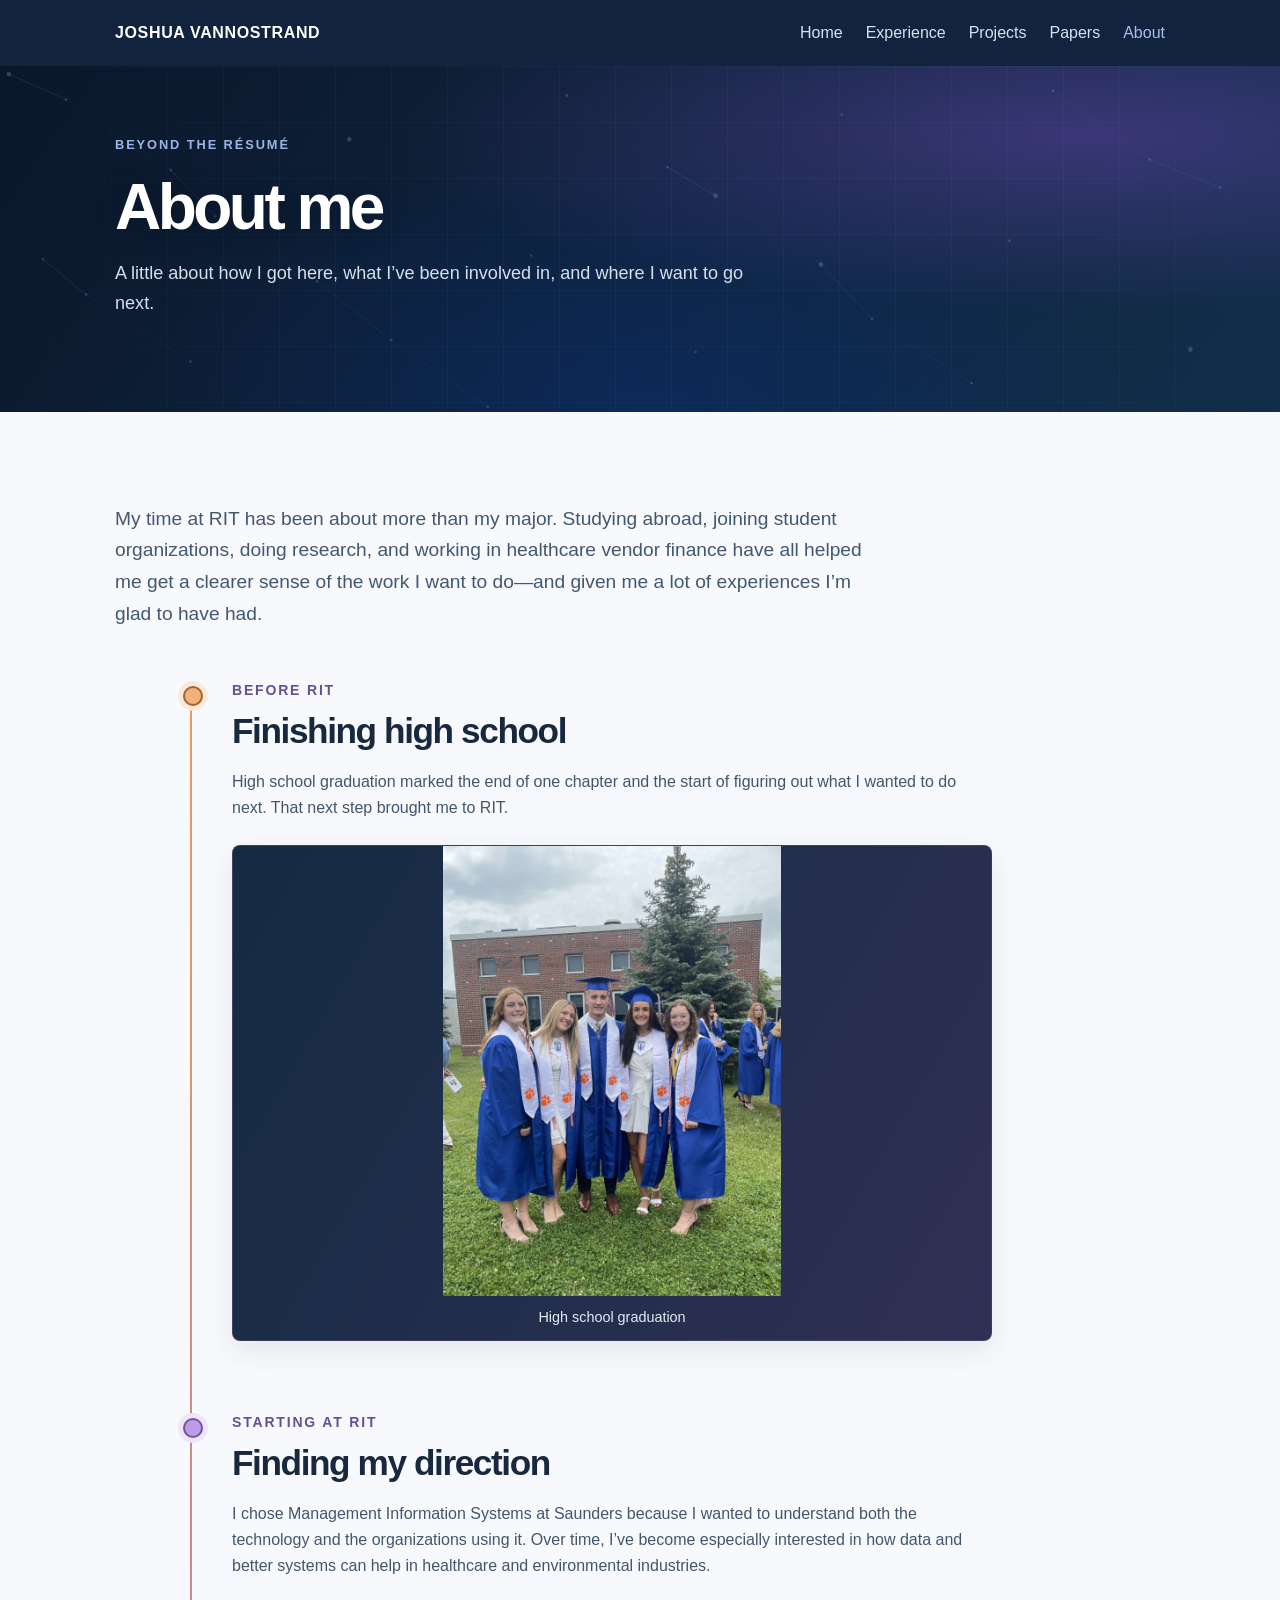
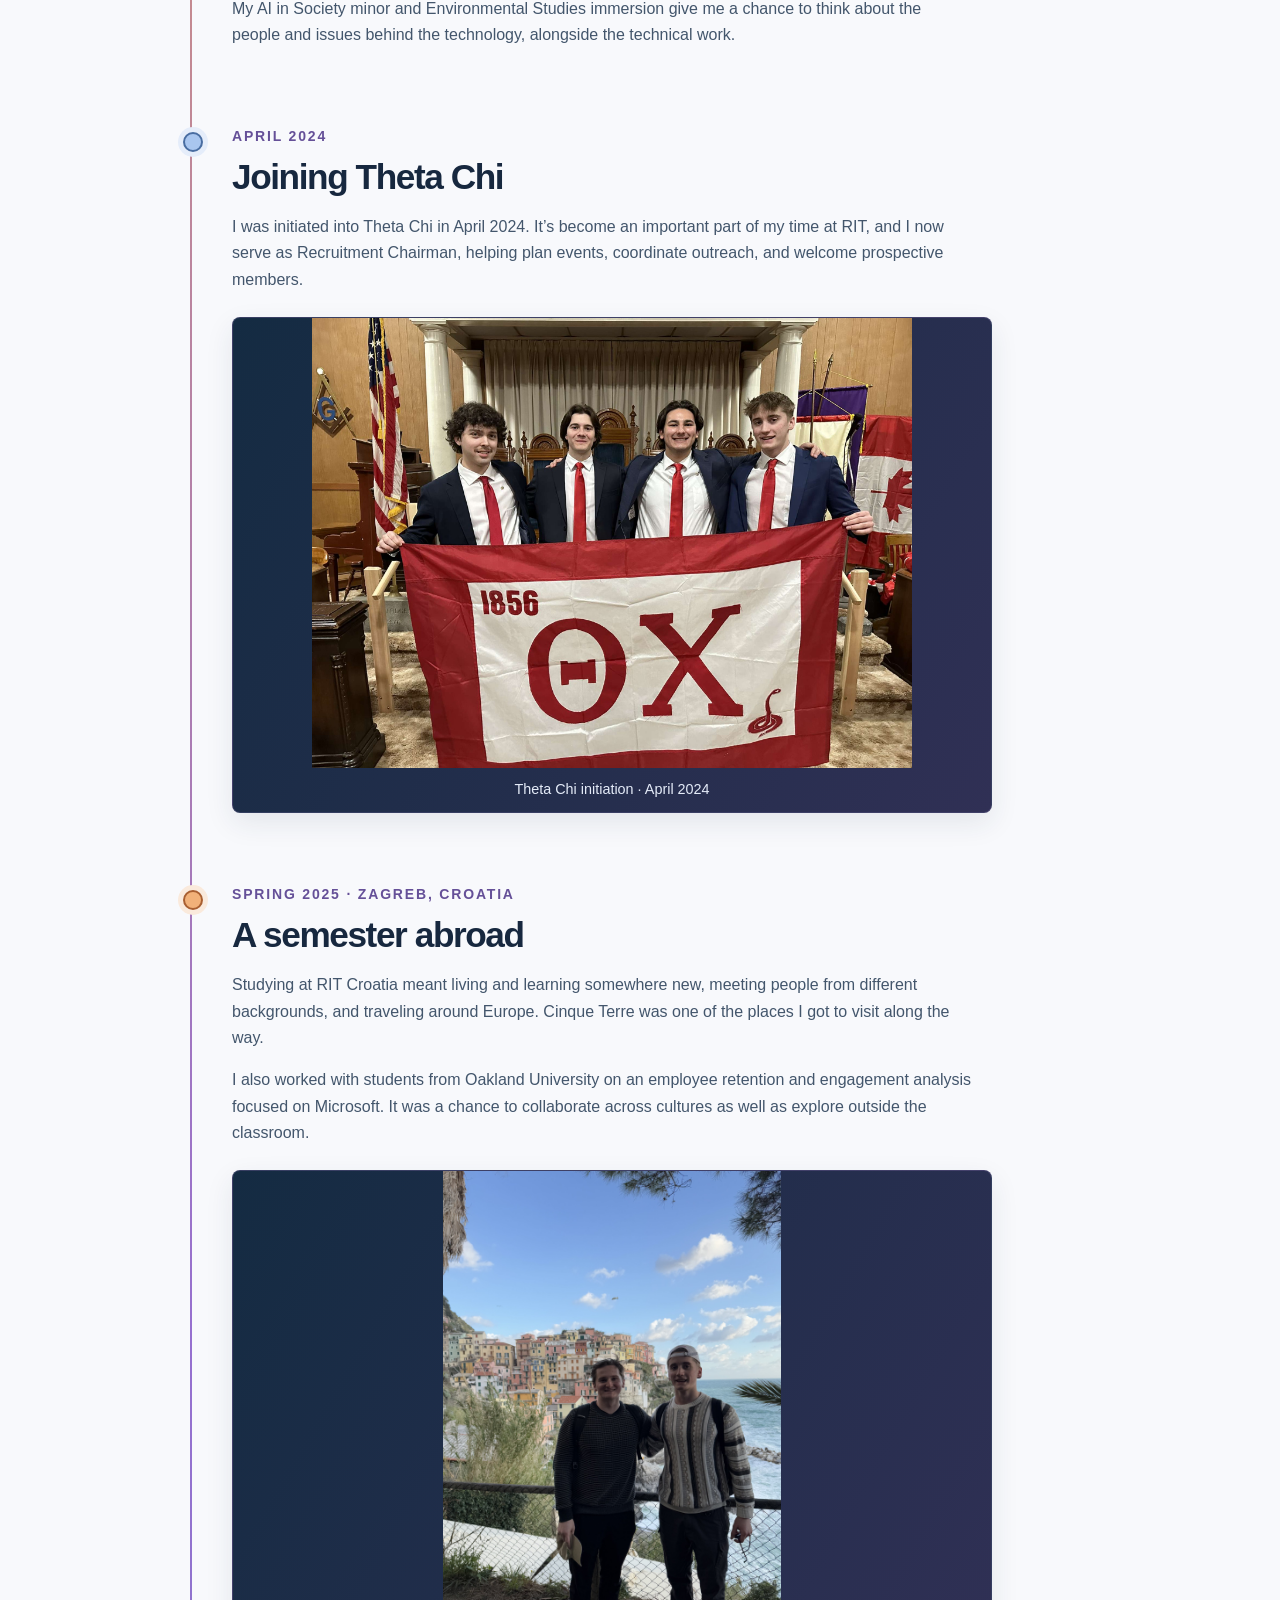
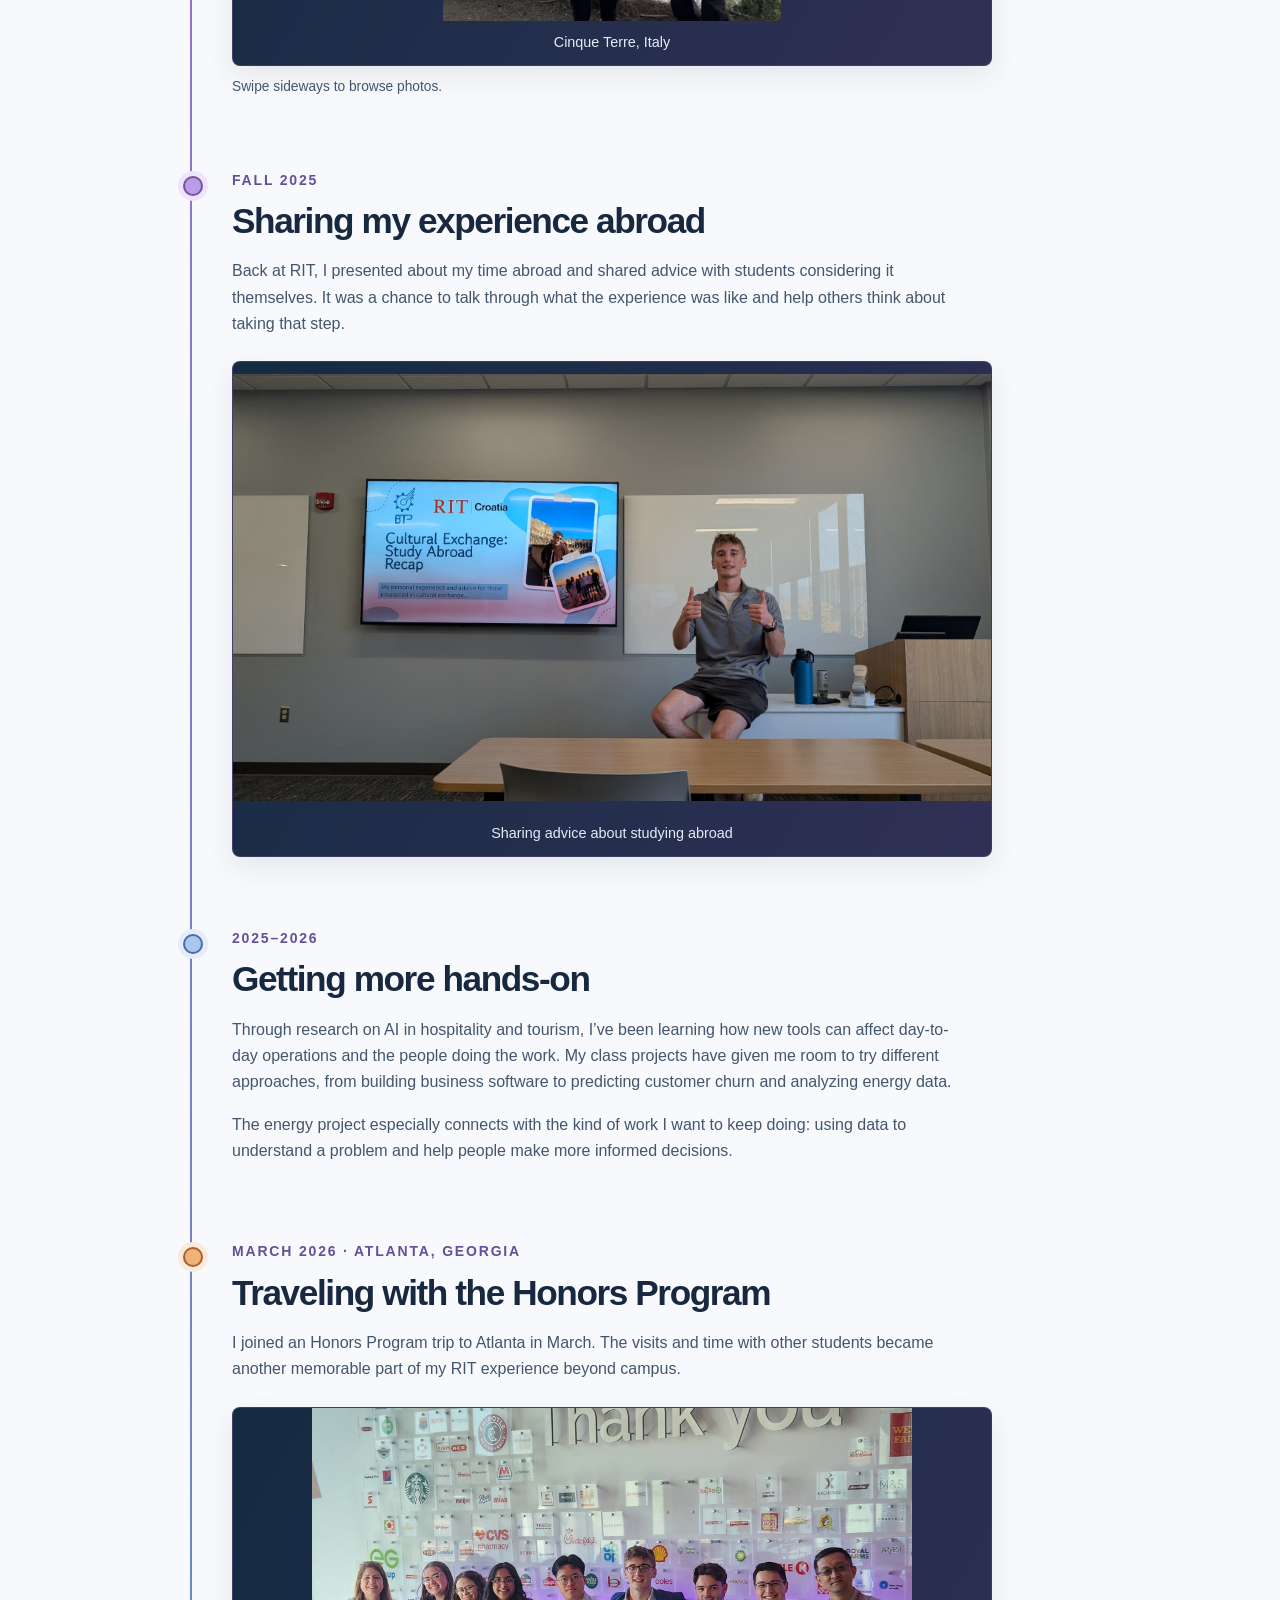
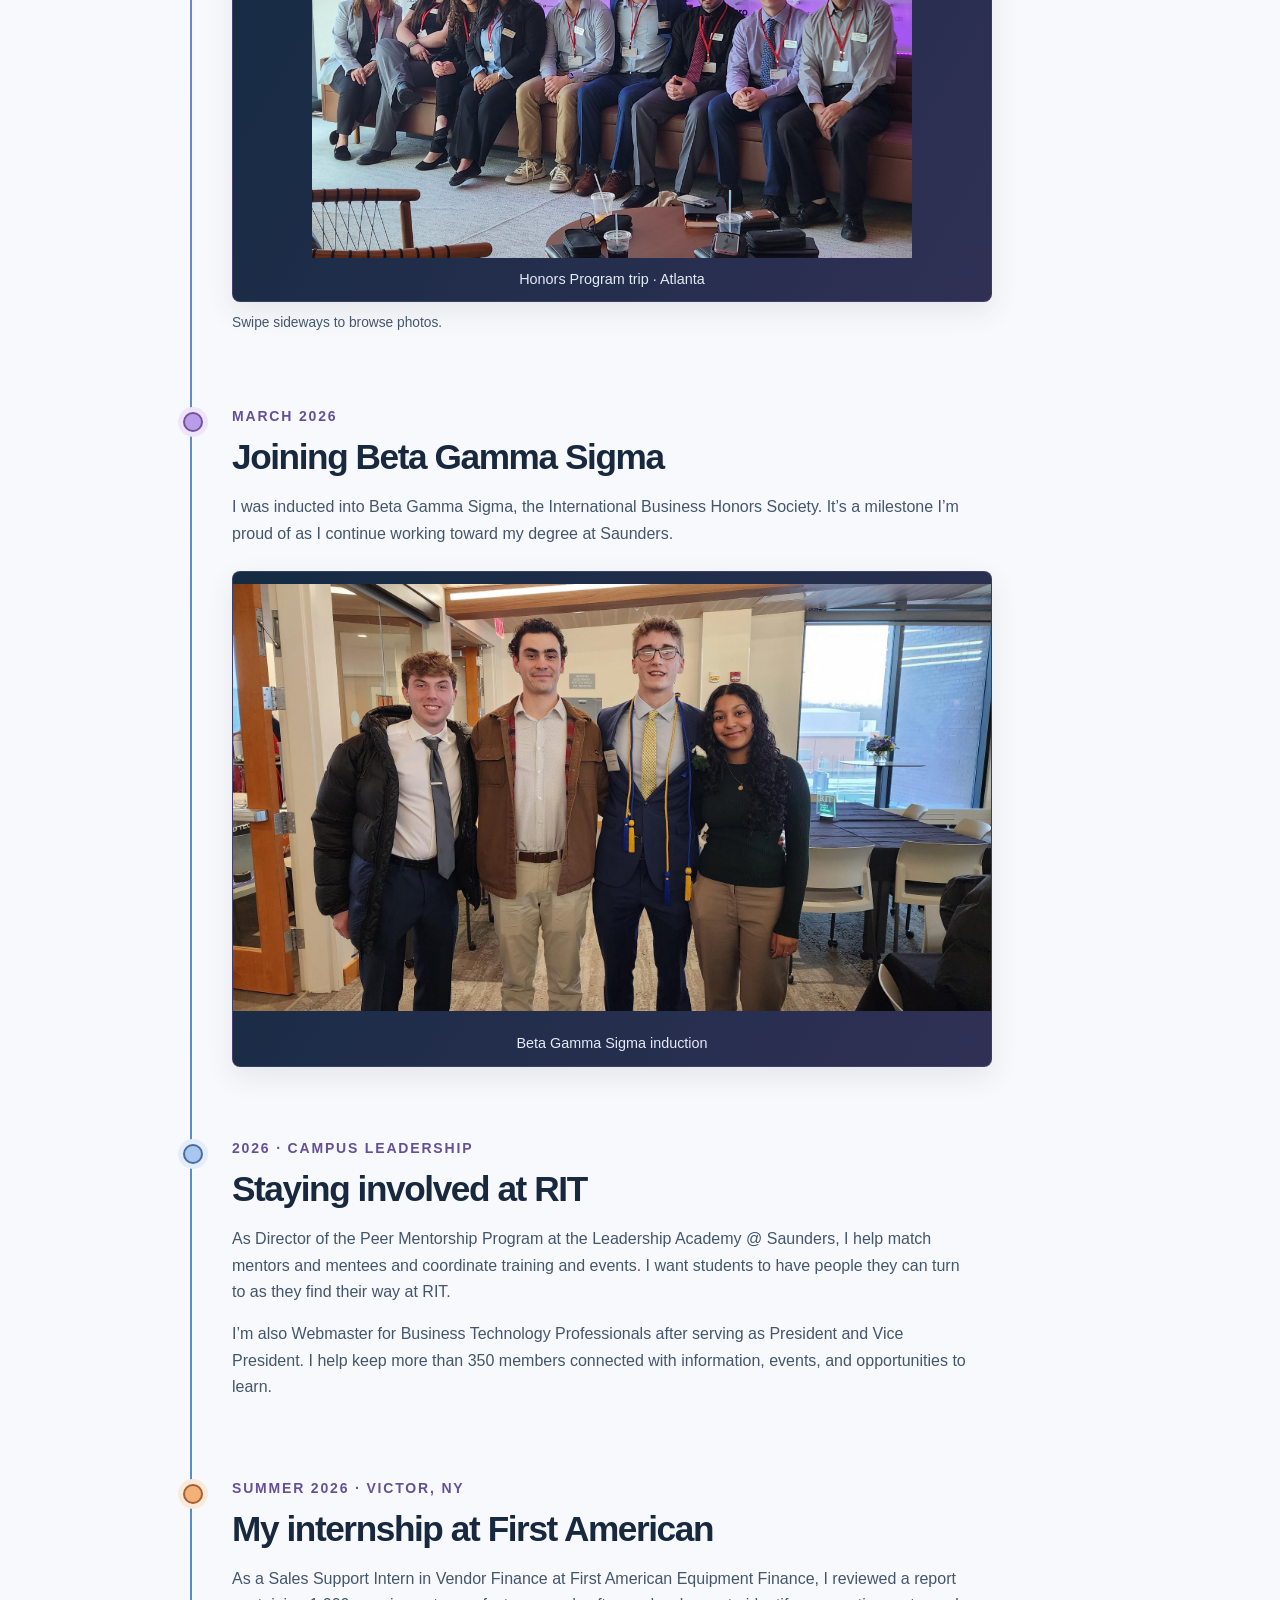
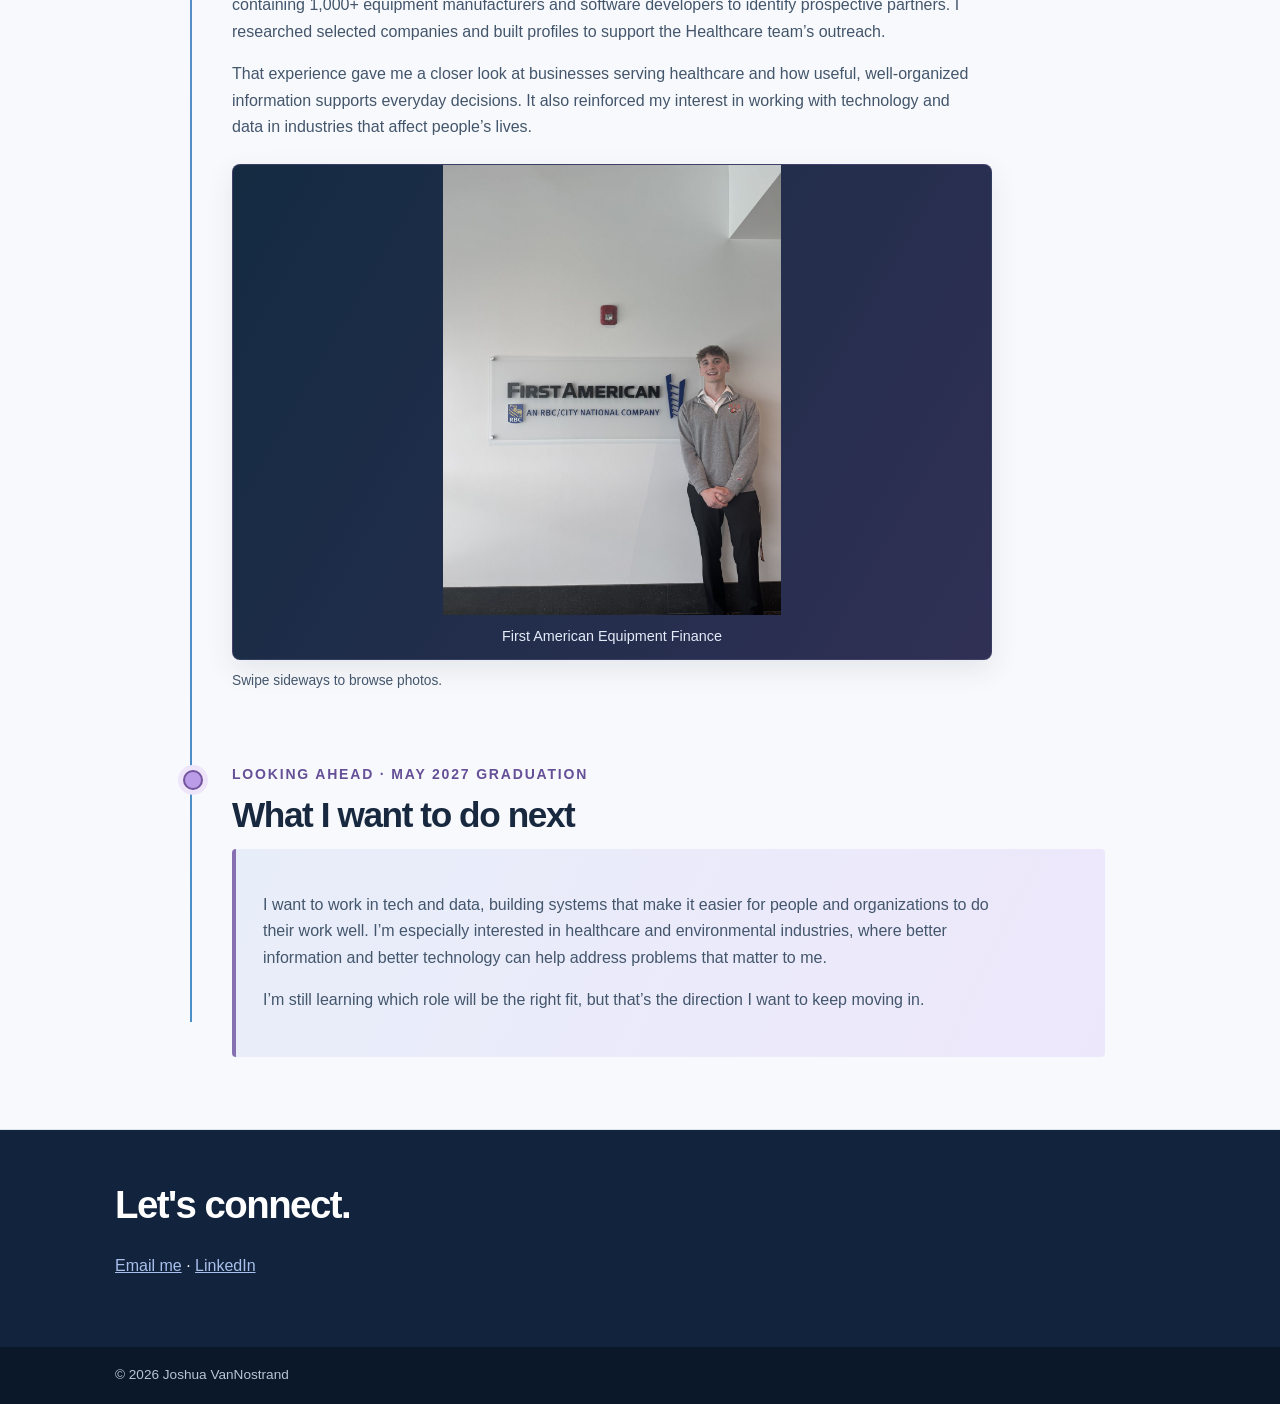
==== commit 0f85a3c0: "Add files via upload" ====
--- a/about/index.html
+++ b/about/index.html
@@ -1 +1 @@
-<!doctype html><html lang="en"><head><meta charset="utf-8"><meta name="viewport" content="width=device-width,initial-scale=1"><meta name="description" content="Joshua VanNostrand — RIT MIS student interested in technology and data for better systems in healthcare and environmental industries."><title>About | Joshua VanNostrand</title><link rel="icon" type="image/svg+xml" href="data:image/svg+xml,%3Csvg%20xmlns%3D%22http%3A%2F%2Fwww.w3.org%2F2000%2Fsvg%22%20viewBox%3D%220%200%2064%2064%22%3E%3Crect%20width%3D%2264%22%20height%3D%2264%22%20rx%3D%2212%22%20fill%3D%22%230b1930%22%2F%3E%3Cpath%20d%3D%22M12%2019h15v24c0%209-15%209-15%200v-4%22%20fill%3D%22none%22%20stroke%3D%22%238dd3e4%22%20stroke-width%3D%226%22%20stroke-linejoin%3D%22round%22%2F%3E%3Cpath%20d%3D%22m34%2017%209%2031%2010-31%22%20fill%3D%22none%22%20stroke%3D%22%238dd3e4%22%20stroke-width%3D%226%22%20stroke-linejoin%3D%22round%22%2F%3E%3C%2Fsvg%3E"><link rel="stylesheet" href="../style.css"><script src="../motion.js" defer></script><script src="../project-dialogs.js" defer></script></head><body><header class="dark"><nav class="wrap nav" aria-label="Main navigation"><a class="brand" href="../">JOSHUA VANNOSTRAND</a><div class="navlinks"><a href="../">Home</a><a href="../experience/">Experience</a><a href="../projects/">Projects</a><a href="../papers/">Papers</a><a href="../about/" aria-current="page">About</a></div></nav></header><main><section class="dark pagehead"><div class="wrap"><div class="eyebrow">Beyond the résumé</div><h1>About me</h1><p>A little about how I got here, what I’ve been involved in, and where I want to go next.</p></div></section><section class="section"><div class="wrap"><p class="story-intro">My time at RIT has been about more than my major. Studying abroad, joining student organizations, doing research, and working in healthcare vendor finance have all helped me get a clearer sense of the work I want to do—and given me a lot of experiences I’m glad to have had.</p><div class="story"><article class="chapter"><div class="year">Before RIT</div><h2>Finishing high school</h2><p>High school graduation marked the end of one chapter and the start of figuring out what I wanted to do next. That next step brought me to RIT.</p><div class="photo-carousel" data-carousel aria-label="Finishing high school photos"><div class="carousel-viewport" tabindex="0"><figure><img src="../assets/graduation.jpg" alt="Joshua with fellow graduates in caps and gowns outside their school" loading="lazy"><figcaption>High school graduation</figcaption></figure></div></div></article><article class="chapter"><div class="year">Starting at RIT</div><h2>Finding my direction</h2><p>I chose Management Information Systems at Saunders because I wanted to understand both the technology and the organizations using it. Over time, I’ve become especially interested in how data and better systems can help in healthcare and environmental industries.</p><p>My AI in Society minor and Environmental Studies immersion give me a chance to think about the people and issues behind the technology, alongside the technical work.</p></article><article class="chapter"><div class="year">April 2024</div><h2>Joining Theta Chi</h2><p>I was initiated into Theta Chi in April 2024. It’s become an important part of my time at RIT, and I now serve as Recruitment Chairman, helping plan events, coordinate outreach, and welcome prospective members.</p><div class="photo-carousel" data-carousel aria-label="Joining Theta Chi photos"><div class="carousel-viewport" tabindex="0"><figure><img src="../assets/theta-chi-initiation.jpg" alt="Joshua with fellow initiates holding a Theta Chi flag" loading="lazy"><figcaption>Theta Chi initiation · April 2024</figcaption></figure></div></div></article><article class="chapter"><div class="year">Spring 2025 · Zagreb, Croatia</div><h2>A semester abroad</h2><p>Studying at RIT Croatia meant living and learning somewhere new, meeting people from different backgrounds, and traveling around Europe. Cinque Terre was one of the places I got to visit along the way.</p><p>I also worked with students from Oakland University on an employee retention and engagement analysis focused on Microsoft. It was a chance to collaborate across cultures as well as explore outside the classroom.</p><div class="photo-carousel" data-carousel aria-label="A semester abroad photos"><div class="carousel-viewport" tabindex="0"><figure><img src="../assets/cinque-terre.jpg" alt="Joshua and a friend overlooking the colorful coastal buildings of Cinque Terre" loading="lazy"><figcaption>Cinque Terre, Italy</figcaption></figure><figure><img src="../assets/croatia.jpeg" alt="Joshua and friends beside the water in Croatia at sunset" loading="lazy"><figcaption>Croatia</figcaption></figure><figure><img src="../assets/austria.jpeg" alt="Joshua outside the Austrian Parliament building" loading="lazy"><figcaption>Austria</figcaption></figure><figure><img src="../assets/spain.jpeg" alt="Joshua and friends at the Arc de Triomf in Barcelona" loading="lazy"><figcaption>Spain</figcaption></figure><figure><img src="../assets/venice.jpeg" alt="Joshua with friends beside a canal in Venice" loading="lazy"><figcaption>Venice</figcaption></figure></div><p class="gallery-hint">Swipe sideways to browse photos.</p></div></article><article class="chapter"><div class="year">Fall 2025</div><h2>Sharing my experience abroad</h2><p>Back at RIT, I presented about my time abroad and shared advice with students considering it themselves. It was a chance to talk through what the experience was like and help others think about taking that step.</p><div class="photo-carousel" data-carousel aria-label="Sharing my experience abroad photos"><div class="carousel-viewport" tabindex="0"><figure><img src="../assets/study-abroad-presentation.jpeg" alt="Joshua presenting about his semester at RIT Croatia in a classroom" loading="lazy"><figcaption>Sharing advice about studying abroad</figcaption></figure></div></div></article><article class="chapter"><div class="year">2025–2026</div><h2>Getting more hands-on</h2><p>Through research on AI in hospitality and tourism, I’ve been learning how new tools can affect day-to-day operations and the people doing the work. My class projects have given me room to try different approaches, from building business software to predicting customer churn and analyzing energy data.</p><p>The energy project especially connects with the kind of work I want to keep doing: using data to understand a problem and help people make more informed decisions.</p></article><article class="chapter"><div class="year">March 2026 · Atlanta, Georgia</div><h2>Traveling with the Honors Program</h2><p>I joined an Honors Program trip to Atlanta in March. The visits and time with other students became another memorable part of my RIT experience beyond campus.</p><div class="photo-carousel" data-carousel aria-label="Traveling with the Honors Program photos"><div class="carousel-viewport" tabindex="0"><figure><img src="../assets/atlanta-honors-1.jpeg" alt="Honors Program students seated together during a visit in Atlanta" loading="lazy"><figcaption>Honors Program trip · Atlanta</figcaption></figure><figure><img src="../assets/atlanta-honors-2.jpeg" alt="Honors Program group posing at a Chick-fil-A visit" loading="lazy"><figcaption>A group visit in Atlanta</figcaption></figure><figure><img src="../assets/atlanta-honors-3.jpeg" alt="Honors Program students standing beside a baseball field in Atlanta" loading="lazy"><figcaption>Exploring Atlanta with the group</figcaption></figure></div><p class="gallery-hint">Swipe sideways to browse photos.</p></div></article><article class="chapter"><div class="year">March 2026</div><h2>Joining Beta Gamma Sigma</h2><p>I was inducted into Beta Gamma Sigma, the International Business Honors Society. It’s a milestone I’m proud of as I continue working toward my degree at Saunders.</p><div class="photo-carousel" data-carousel aria-label="Joining Beta Gamma Sigma photos"><div class="carousel-viewport" tabindex="0"><figure><img src="../assets/beta-gamma-sigma.jpg" alt="Joshua with fellow attendees at the Beta Gamma Sigma induction" loading="lazy"><figcaption>Beta Gamma Sigma induction</figcaption></figure></div></div></article><article class="chapter"><div class="year">2026 · Campus leadership</div><h2>Staying involved at RIT</h2><p>As Director of the Peer Mentorship Program at the Leadership Academy @ Saunders, I help match mentors and mentees and coordinate training and events. I want students to have people they can turn to as they find their way at RIT.</p><p>I’m also Webmaster for Business Technology Professionals after serving as President and Vice President. I help keep more than 350 members connected with information, events, and opportunities to learn.</p></article><article class="chapter"><div class="year">Summer 2026 · Victor, NY</div><h2>My internship at First American</h2><p>As a Sales Support Intern in Vendor Finance at First American Equipment Finance, I researched more than 1,000 equipment manufacturers and software developers, built company profiles, and helped the Healthcare team identify prospective partners.</p><p>That experience gave me a closer look at businesses serving healthcare and how useful, well-organized information supports everyday decisions. It also reinforced my interest in working with technology and data in industries that affect people’s lives.</p><div class="photo-carousel" data-carousel aria-label="My internship at First American photos"><div class="carousel-viewport" tabindex="0"><figure><img src="../assets/faef-1.jpeg" alt="Joshua beside the First American sign" loading="lazy"><figcaption>First American Equipment Finance</figcaption></figure><figure><img src="../assets/faef-2.jpeg" alt="Joshua with two colleagues at the office" loading="lazy"><figcaption>With colleagues</figcaption></figure><figure><img src="../assets/faef-3.jpeg" alt="Group photo at the First American office" loading="lazy"><figcaption>The team</figcaption></figure><figure><img src="../assets/faef-4.jpeg" alt="Joshua posing with colleagues" loading="lazy"><figcaption>A moment at the office</figcaption></figure><figure><img src="../assets/faef-5.jpeg" alt="Joshua VanNostrand’s desk nameplate" loading="lazy"><figcaption>My desk at First American</figcaption></figure></div><p class="gallery-hint">Swipe sideways to browse photos.</p></div></article><article class="chapter"><div class="year">Looking ahead · May 2027 graduation</div><h2>What I want to do next</h2><div class="story-end"><p>I want to work in tech and data, building systems that make it easier for people and organizations to do their work well. I’m especially interested in healthcare and environmental industries, where better information and better technology can help address problems that matter to me.</p><p>I’m still learning which role will be the right fit, but that’s the direction I want to keep moving in.</p></div></article></div></div></section></main><footer><div class="dark footer"><div class="wrap"><h2>Let's connect.</h2><p><a href="mailto:vannostrandjosh2005@gmail.com">Email me</a> · <a href="https://www.linkedin.com/in/joshua-vannostrand/" target="_blank" rel="noopener noreferrer">LinkedIn</a></p></div></div><div class="copyright"><div class="wrap">© 2026 Joshua VanNostrand</div></div></footer></body></html>+<!doctype html><html lang="en"><head><meta charset="utf-8"><meta name="viewport" content="width=device-width,initial-scale=1"><meta name="description" content="Joshua VanNostrand — RIT MIS student interested in technology and data for better systems in healthcare and environmental industries."><title>About | Joshua VanNostrand</title><link rel="icon" type="image/svg+xml" href="data:image/svg+xml,%3Csvg%20xmlns%3D%22http%3A%2F%2Fwww.w3.org%2F2000%2Fsvg%22%20viewBox%3D%220%200%2064%2064%22%3E%3Crect%20width%3D%2264%22%20height%3D%2264%22%20rx%3D%2212%22%20fill%3D%22%230b1930%22%2F%3E%3Cpath%20d%3D%22M12%2019h15v24c0%209-15%209-15%200v-4%22%20fill%3D%22none%22%20stroke%3D%22%238dd3e4%22%20stroke-width%3D%226%22%20stroke-linejoin%3D%22round%22%2F%3E%3Cpath%20d%3D%22m34%2017%209%2031%2010-31%22%20fill%3D%22none%22%20stroke%3D%22%238dd3e4%22%20stroke-width%3D%226%22%20stroke-linejoin%3D%22round%22%2F%3E%3C%2Fsvg%3E"><link rel="stylesheet" href="../style.css?v=20261022"><script src="../motion.js" defer></script><script src="../project-dialogs.js" defer></script></head><body><header class="dark"><nav class="wrap nav" aria-label="Main navigation"><a class="brand" href="../">JOSHUA VANNOSTRAND</a><div class="navlinks"><a href="../">Home</a><a href="../experience/">Experience</a><a href="../projects/">Projects</a><a href="../papers/">Papers</a><a href="../about/" aria-current="page">About</a></div></nav></header><main><section class="dark pagehead"><div class="wrap"><div class="eyebrow">Beyond the résumé</div><h1>About me</h1><p>A little about how I got here, what I’ve been involved in, and where I want to go next.</p></div></section><section class="section"><div class="wrap"><p class="story-intro">My time at RIT has been about more than my major. Studying abroad, joining student organizations, doing research, and working in healthcare vendor finance have all helped me get a clearer sense of the work I want to do—and given me a lot of experiences I’m glad to have had.</p><div class="story"><article class="chapter"><div class="year">Before RIT</div><h2>Finishing high school</h2><p>High school graduation marked the end of one chapter and the start of figuring out what I wanted to do next. That next step brought me to RIT.</p><div class="photo-carousel" data-carousel aria-label="Finishing high school photos"><div class="carousel-viewport" tabindex="0"><figure><img src="../assets/graduation.jpg" alt="Joshua with fellow graduates in caps and gowns outside their school" loading="lazy" width="1536" height="2048" decoding="async"><figcaption>High school graduation</figcaption></figure></div></div></article><article class="chapter"><div class="year">Starting at RIT</div><h2>Finding my direction</h2><p>I chose Management Information Systems at Saunders because I wanted to understand both the technology and the organizations using it. Over time, I’ve become especially interested in how data and better systems can help in healthcare and environmental industries.</p><p>My AI in Society minor and Environmental Studies immersion give me a chance to think about the people and issues behind the technology, alongside the technical work.</p></article><article class="chapter"><div class="year">April 2024</div><h2>Joining Theta Chi</h2><p>I was initiated into Theta Chi in April 2024. It’s become an important part of my time at RIT, and I now serve as Recruitment Chairman, helping plan events, coordinate outreach, and welcome prospective members.</p><div class="photo-carousel" data-carousel aria-label="Joining Theta Chi photos"><div class="carousel-viewport" tabindex="0"><figure><img src="../assets/theta-chi-initiation.jpg" alt="Joshua with fellow initiates holding a Theta Chi flag" loading="lazy" width="2048" height="1536" decoding="async"><figcaption>Theta Chi initiation · April 2024</figcaption></figure></div></div></article><article class="chapter"><div class="year">Spring 2025 · Zagreb, Croatia</div><h2>A semester abroad</h2><p>Studying at RIT Croatia meant living and learning somewhere new, meeting people from different backgrounds, and traveling around Europe. Cinque Terre was one of the places I got to visit along the way.</p><p>I also worked with students from Oakland University on an employee retention and engagement analysis focused on Microsoft. It was a chance to collaborate across cultures as well as explore outside the classroom.</p><div class="photo-carousel" data-carousel aria-label="A semester abroad photos"><div class="carousel-viewport" tabindex="0"><figure><img src="../assets/cinque-terre.jpg" alt="Joshua and a friend overlooking the colorful coastal buildings of Cinque Terre" loading="lazy" width="1536" height="2048" decoding="async"><figcaption>Cinque Terre, Italy</figcaption></figure><figure><img src="../assets/croatia.jpeg" alt="Joshua and friends beside the water in Croatia at sunset" loading="lazy" width="1179" height="1008" decoding="async"><figcaption>Croatia</figcaption></figure><figure><img src="../assets/austria.jpeg" alt="Joshua outside the Austrian Parliament building" loading="lazy" width="1156" height="1536" decoding="async"><figcaption>Austria</figcaption></figure><figure><img src="../assets/spain.jpeg" alt="Joshua and friends at the Arc de Triomf in Barcelona" loading="lazy" width="1157" height="1536" decoding="async"><figcaption>Spain</figcaption></figure><figure><img src="../assets/venice.jpeg" alt="Joshua with friends beside a canal in Venice" loading="lazy" width="701" height="847" decoding="async"><figcaption>Venice</figcaption></figure></div><p class="gallery-hint">Swipe sideways to browse photos.</p></div></article><article class="chapter"><div class="year">Fall 2025</div><h2>Sharing my experience abroad</h2><p>Back at RIT, I presented about my time abroad and shared advice with students considering it themselves. It was a chance to talk through what the experience was like and help others think about taking that step.</p><div class="photo-carousel" data-carousel aria-label="Sharing my experience abroad photos"><div class="carousel-viewport" tabindex="0"><figure><img src="../assets/study-abroad-presentation.jpeg" alt="Joshua presenting about his semester at RIT Croatia in a classroom" loading="lazy" width="2048" height="1152" decoding="async"><figcaption>Sharing advice about studying abroad</figcaption></figure></div></div></article><article class="chapter"><div class="year">2025–2026</div><h2>Getting more hands-on</h2><p>Through research on AI in hospitality and tourism, I’ve been learning how new tools can affect day-to-day operations and the people doing the work. My class projects have given me room to try different approaches, from building business software to predicting customer churn and analyzing energy data.</p><p>The energy project especially connects with the kind of work I want to keep doing: using data to understand a problem and help people make more informed decisions.</p></article><article class="chapter"><div class="year">March 2026 · Atlanta, Georgia</div><h2>Traveling with the Honors Program</h2><p>I joined an Honors Program trip to Atlanta in March. The visits and time with other students became another memorable part of my RIT experience beyond campus.</p><div class="photo-carousel" data-carousel aria-label="Traveling with the Honors Program photos"><div class="carousel-viewport" tabindex="0"><figure><img src="../assets/atlanta-honors-1.jpeg" alt="Honors Program students seated together during a visit in Atlanta" loading="lazy" width="2048" height="1536" decoding="async"><figcaption>Honors Program trip · Atlanta</figcaption></figure><figure><img src="../assets/atlanta-honors-2.jpeg" alt="Honors Program group posing at a Chick-fil-A visit" loading="lazy" width="2048" height="1536" decoding="async"><figcaption>A group visit in Atlanta</figcaption></figure><figure><img src="../assets/atlanta-honors-3.jpeg" alt="Honors Program students standing beside a baseball field in Atlanta" loading="lazy" width="1333" height="1000" decoding="async"><figcaption>Exploring Atlanta with the group</figcaption></figure></div><p class="gallery-hint">Swipe sideways to browse photos.</p></div></article><article class="chapter"><div class="year">March 2026</div><h2>Joining Beta Gamma Sigma</h2><p>I was inducted into Beta Gamma Sigma, the International Business Honors Society. It’s a milestone I’m proud of as I continue working toward my degree at Saunders.</p><div class="photo-carousel" data-carousel aria-label="Joining Beta Gamma Sigma photos"><div class="carousel-viewport" tabindex="0"><figure><img src="../assets/beta-gamma-sigma.jpg" alt="Joshua with fellow attendees at the Beta Gamma Sigma induction" loading="lazy" width="2000" height="1126" decoding="async"><figcaption>Beta Gamma Sigma induction</figcaption></figure></div></div></article><article class="chapter"><div class="year">2026 · Campus leadership</div><h2>Staying involved at RIT</h2><p>As Director of the Peer Mentorship Program at the Leadership Academy @ Saunders, I help match mentors and mentees and coordinate training and events. I want students to have people they can turn to as they find their way at RIT.</p><p>I’m also Webmaster for Business Technology Professionals after serving as President and Vice President. I help keep more than 350 members connected with information, events, and opportunities to learn.</p></article><article class="chapter"><div class="year">Summer 2026 · Victor, NY</div><h2>My internship at First American</h2><p>As a Sales Support Intern in Vendor Finance at First American Equipment Finance, I reviewed a report containing 1,000+ equipment manufacturers and software developers to identify prospective partners. I researched selected companies and built profiles to support the Healthcare team’s outreach.</p><p>That experience gave me a closer look at businesses serving healthcare and how useful, well-organized information supports everyday decisions. It also reinforced my interest in working with technology and data in industries that affect people’s lives.</p><div class="photo-carousel" data-carousel aria-label="My internship at First American photos"><div class="carousel-viewport" tabindex="0"><figure><img src="../assets/faef-1.jpeg" alt="Joshua beside the First American sign" loading="lazy" width="1152" height="1536" decoding="async"><figcaption>First American Equipment Finance</figcaption></figure><figure><img src="../assets/faef-2.jpeg" alt="Joshua with two colleagues at the office" loading="lazy" width="1152" height="1536" decoding="async"><figcaption>With colleagues</figcaption></figure><figure><img src="../assets/faef-3.jpeg" alt="Group photo at the First American office" loading="lazy" width="2048" height="1536" decoding="async"><figcaption>The team</figcaption></figure><figure><img src="../assets/faef-4.jpeg" alt="Joshua posing with colleagues" loading="lazy" width="1152" height="1536" decoding="async"><figcaption>A moment at the office</figcaption></figure><figure><img src="../assets/faef-5.jpeg" alt="Joshua VanNostrand’s desk nameplate" loading="lazy" width="1152" height="1536" decoding="async"><figcaption>My desk at First American</figcaption></figure></div><p class="gallery-hint">Swipe sideways to browse photos.</p></div></article><article class="chapter"><div class="year">Looking ahead · May 2027 graduation</div><h2>What I want to do next</h2><div class="story-end"><p>I want to work in tech and data, building systems that make it easier for people and organizations to do their work well. I’m especially interested in healthcare and environmental industries, where better information and better technology can help address problems that matter to me.</p><p>I’m still learning which role will be the right fit, but that’s the direction I want to keep moving in.</p></div></article></div></div></section></main><footer><div class="dark footer"><div class="wrap"><h2>Let's connect.</h2><p><a href="mailto:vannostrandjosh2005@gmail.com">Email me</a> · <a href="https://www.linkedin.com/in/joshua-vannostrand/" target="_blank" rel="noopener noreferrer">LinkedIn</a></p></div></div><div class="copyright"><div class="wrap">© 2026 Joshua VanNostrand</div></div></footer></body></html>
--- a/style.css
+++ b/style.css
@@ -1,44 +1,44 @@
-*{box-sizing:border-box}html{scroll-behavior:smooth}body{margin:0;background:#f6f9fc;color:#17283f;font:16px/1.65 Arial,sans-serif}a{color:inherit}a:focus-visible{outline:3px solid #d6a64b;outline-offset:4px}.wrap{max-width:1100px;margin:auto;padding:0 25px}.dark{background:#11233d;color:white}.nav{display:flex;justify-content:space-between;gap:25px;align-items:center;padding-top:20px;padding-bottom:20px}.brand{font-weight:bold;text-decoration:none;letter-spacing:.04em}.navlinks{display:flex;gap:23px;flex-wrap:wrap}.navlinks a{text-decoration:none;color:#d5e2f0}.navlinks a[aria-current],.navlinks a:hover{color:#a8e0ed}.hero{padding:75px 0 90px}.herogrid{display:grid;grid-template-columns:1.3fr .7fr;gap:60px;align-items:center}.eyebrow{color:#8dd3e4;text-transform:uppercase;letter-spacing:.15em;font-size:.8rem;font-weight:bold}h1{font-size:clamp(2.9rem,6vw,5.2rem);letter-spacing:-.055em;line-height:1.05;margin:18px 0}h2{font-size:clamp(1.9rem,3vw,2.6rem);letter-spacing:-.04em;line-height:1.2;margin:0 0 25px}h3{font-size:1.3rem;line-height:1.3;margin:0 0 9px}.hero p,.pagehead p{font-size:1.13rem;color:#d3e0ee;max-width:650px}.portrait{aspect-ratio:4/5;border:1px solid #6b96a9;border-radius:10px;background:linear-gradient(145deg,#294b67,#1a314f);display:grid;place-content:center;text-align:center;min-height:350px}.portrait img{width:100%;height:100%;object-fit:cover;border-radius:9px;display:block}.portrait b{font-size:5rem;letter-spacing:-.08em;color:#b1e1eb}.portrait span{font-size:.9rem;color:#d4e3e9}.button{display:inline-block;background:#a9e1ed;color:#10263a;text-decoration:none;font-weight:bold;border-radius:5px;padding:12px 17px;margin:18px 10px 0 0}.button.alt{background:transparent;color:white;border:1px solid #9dcfdf}.section{padding:72px 0;border-bottom:1px solid #d9e4ed}.lead{max-width:790px;font-size:1.12rem;color:#455b72}.grid{display:grid;grid-template-columns:repeat(3,1fr);gap:16px}.card{background:white;border:1px solid #dce5ee;border-radius:8px;padding:27px}.card p,.row p{color:#485b70;margin:0}.meta{font-size:.78rem;text-transform:uppercase;letter-spacing:.1em;font-weight:bold;color:#26758e;margin-bottom:12px}.pagehead{padding:68px 0 75px}.pagehead h1{font-size:clamp(2.8rem,5vw,4.5rem)}.row{display:grid;grid-template-columns:190px 1fr;gap:26px;border-top:1px solid #cedce7;padding:25px 0}.date,.org{font-weight:bold;color:#337c90}.org{margin-bottom:7px}.chips{display:flex;flex-wrap:wrap;gap:7px;margin-top:18px}.chips span{background:#eaf3f7;color:#275b6d;padding:5px 8px;border-radius:4px;font-size:.8rem}.notice{background:#e7f2f7;border-left:4px solid #71b8cd;padding:25px;max-width:780px}.footer{padding:52px 0}.footer a{color:#a9e1ed}.copyright{background:#0b182a;color:#b7c5d2;padding:17px 0;font-size:.85rem}@media(max-width:750px){.nav{align-items:flex-start;flex-direction:column}.herogrid,.grid,.row{grid-template-columns:1fr}.hero{padding:55px 0}.portrait{max-width:370px;min-height:290px}.section{padding:52px 0}.row{gap:3px}}
+*{box-sizing:border-box}html{scroll-behavior:smooth}body{margin:0;background:#f6f9fc;color:#17283f;font:16px/1.65 Arial,sans-serif}a{color:inherit}a:focus-visible{outline:3px solid #d6a64b;outline-offset:4px}.wrap{max-width:1100px;margin:auto;padding:0 25px}.dark{background:#11233d;color:white}.nav{display:flex;justify-content:space-between;gap:25px;align-items:center;padding-top:20px;padding-bottom:20px}.brand{font-weight:bold;text-decoration:none;letter-spacing:.04em}.navlinks{display:flex;gap:23px;flex-wrap:wrap}.navlinks a{text-decoration:none;color:#d5e2f0}.navlinks a[aria-current],.navlinks a:hover{color:#a8bfed}.hero{padding:75px 0 90px}.herogrid{display:grid;grid-template-columns:1.3fr .7fr;gap:60px;align-items:center}.eyebrow{color:#8daae4;text-transform:uppercase;letter-spacing:.15em;font-size:.8rem;font-weight:bold}h1{font-size:clamp(2.9rem,6vw,5.2rem);letter-spacing:-.055em;line-height:1.05;margin:18px 0}h2{font-size:clamp(1.9rem,3vw,2.6rem);letter-spacing:-.04em;line-height:1.2;margin:0 0 25px}h3{font-size:1.3rem;line-height:1.3;margin:0 0 9px}.hero p,.pagehead p{font-size:1.13rem;color:#d3e0ee;max-width:650px}.portrait{aspect-ratio:4/5;border:1px solid #6b80a9;border-radius:10px;background:linear-gradient(145deg,#294b67,#1a314f);display:grid;place-content:center;text-align:center;min-height:350px}.portrait img{width:100%;height:100%;object-fit:cover;border-radius:9px;display:block}.portrait b{font-size:5rem;letter-spacing:-.08em;color:#b1c4eb}.portrait span{font-size:.9rem;color:#d4dbe9}.button{display:inline-block;background:#a9c0ed;color:#10263a;text-decoration:none;font-weight:bold;border-radius:5px;padding:12px 17px;margin:18px 10px 0 0}.button.alt{background:transparent;color:white;border:1px solid #9db3df}.section{padding:72px 0;border-bottom:1px solid #d9e4ed}.lead{max-width:790px;font-size:1.12rem;color:#455b72}.grid{display:grid;grid-template-columns:repeat(3,1fr);gap:16px}.card{background:white;border:1px solid #dce5ee;border-radius:8px;padding:27px}.card p,.row p{color:#485b70;margin:0}.meta{font-size:.78rem;text-transform:uppercase;letter-spacing:.1em;font-weight:bold;color:#53618c;margin-bottom:12px}.pagehead{padding:68px 0 75px}.pagehead h1{font-size:clamp(2.8rem,5vw,4.5rem)}.row{display:grid;grid-template-columns:190px 1fr;gap:26px;border-top:1px solid #cedce7;padding:25px 0}.date,.org{font-weight:bold;color:#586991}.org{margin-bottom:7px}.chips{display:flex;flex-wrap:wrap;gap:7px;margin-top:18px}.chips span{background:#eef0f8;color:#435579;padding:5px 8px;border-radius:4px;font-size:.8rem}.notice{background:#edf0fa;border-left:4px solid #8b91c5;padding:25px;max-width:780px}.footer{padding:52px 0}.footer a{color:#a9c0ed}.copyright{background:#0b182a;color:#b7c5d2;padding:17px 0;font-size:.85rem}@media(max-width:750px){.nav{align-items:flex-start;flex-direction:column}.herogrid,.grid,.row{grid-template-columns:1fr}.hero{padding:55px 0}.portrait{max-width:370px;min-height:290px}.section{padding:52px 0}.row{gap:3px}}
 /* Interactive technical backdrop */
 .hero,.pagehead{position:relative;overflow:hidden;isolation:isolate;background:radial-gradient(circle at 78% 15%,#214c73 0,transparent 35%),linear-gradient(125deg,#0b172b 0%,#102b49 60%,#0b1930 100%)}
 .hero::before,.pagehead::before{content:"";position:absolute;inset:0;z-index:-1;pointer-events:none;background:linear-gradient(90deg,transparent 98%,rgba(128,215,237,.07) 100%),linear-gradient(0deg,transparent 98%,rgba(128,215,237,.07) 100%);background-size:56px 56px;mask-image:linear-gradient(to right,transparent,black 20%,black 85%,transparent);transform:translate3d(calc(var(--mx,0px)*.025),calc(var(--scroll,0px)*-.04),0)}
 .motion-canvas{position:absolute;inset:0;width:100%;height:100%;z-index:-1;pointer-events:none;opacity:.88}
 .hero .herogrid,.pagehead .wrap{position:relative;z-index:1}.hero h1{text-shadow:0 4px 25px #09172a88}.pagehead h1{text-shadow:0 3px 22px #07162888}
-.portrait{box-shadow:0 22px 75px #07162c99,0 0 0 1px #8bd7e233;transform:translate3d(calc(var(--mx,0px)*.012),calc(var(--my,0px)*.012),0);transition:transform .25s ease-out,box-shadow .25s ease-out}.portrait:hover{box-shadow:0 24px 85px #07162caa,0 0 28px #72d8f455}
-.section:nth-of-type(even){background:radial-gradient(circle at 90% 0%,#d8eef650,transparent 38%),#f2f7fb}.card{transition:transform .25s ease,box-shadow .25s ease,border-color .25s ease}.card:hover{transform:translateY(-5px);box-shadow:0 14px 35px #18375218;border-color:#a9cdda}.button{transition:transform .2s ease,box-shadow .2s ease}.button:hover{transform:translateY(-2px);box-shadow:0 8px 22px #54bada33}
-.reveal{opacity:0;transform:translateY(18px);transition:opacity .7s ease,transform .7s ease}.reveal.visible{opacity:1;transform:none}
+.portrait{box-shadow:0 22px 75px #07162c99,0 0 0 1px #8ba8e233;transform:translate3d(calc(var(--mx,0px)*.012),calc(var(--my,0px)*.012),0);transition:transform .25s ease-out,box-shadow .25s ease-out}.portrait:hover{box-shadow:0 24px 85px #07162caa,0 0 28px #729df455}
+.section:nth-of-type(even),.section:nth-of-type(odd){background:#f8f9fc}.card{transition:transform .2s ease,box-shadow .2s ease,border-color .2s ease,background-color .2s ease}.card:hover{transform:translateY(-5px);box-shadow:0 14px 35px #18375218;border-color:#b5b9d8}.button{transition:transform .2s ease,box-shadow .2s ease}.button:hover{transform:translateY(-2px);box-shadow:0 8px 22px #5481da33}
+.reveal,.reveal.visible{opacity:1;transform:none}
 @media(max-width:750px){.portrait{transform:none}.hero::before,.pagehead::before{background-size:40px 40px}}
 @media(prefers-reduced-motion:reduce){html{scroll-behavior:auto}*,*::before,*::after{animation-duration:.01ms!important;transition-duration:.01ms!important}.reveal{opacity:1;transform:none}.portrait{transform:none!important}}
 
-.story-intro{max-width:750px;font-size:1.2rem;color:#415870}.story{position:relative;max-width:930px;margin:0 auto}.story::before{content:"";position:absolute;left:15px;top:10px;bottom:35px;width:2px;background:linear-gradient(#74c9dd,#264f80)}.chapter{position:relative;padding:0 0 60px 57px}.chapter::before{content:"";position:absolute;left:8px;top:7px;width:16px;height:16px;border-radius:50%;background:#9be0ef;box-shadow:0 0 0 5px #e1f3f8;border:2px solid #28758c}.chapter:last-child{padding-bottom:0}.chapter .year{color:#267a92;font-size:.81rem;font-weight:bold;letter-spacing:.13em;text-transform:uppercase}.chapter h2{margin:8px 0 13px}.chapter p{max-width:740px;color:#43566c}.travel-grid{display:grid;grid-template-columns:repeat(4,1fr);gap:12px;margin:26px 0 9px}.travel-grid figure{margin:0}.travel-grid img{width:100%;height:220px;object-fit:cover;border-radius:7px;display:block;transition:transform .25s ease,box-shadow .25s ease}.travel-grid img:hover{transform:translateY(-4px);box-shadow:0 12px 24px #17374a33}.travel-grid figcaption{font-size:.82rem;color:#52657a;margin-top:8px}.club-grid{display:grid;grid-template-columns:repeat(2,1fr);gap:16px;margin-top:23px}.club-grid .card{min-height:0}.textlink{display:inline-block;margin-top:16px;color:#1c6b83;font-weight:bold}.story-end{background:#eaf4f8;padding:27px;border-left:4px solid #72bdd2;border-radius:4px}
+.story-intro{max-width:750px;font-size:1.2rem;color:#415870}.story{position:relative;max-width:930px;margin:0 auto}.story::before{content:"";position:absolute;left:15px;top:10px;bottom:35px;width:2px;background:linear-gradient(#7497dd,#264f80)}.chapter{position:relative;padding:0 0 60px 57px}.chapter::before{content:"";position:absolute;left:8px;top:7px;width:16px;height:16px;border-radius:50%;background:#9bb7ef;box-shadow:0 0 0 5px #e1e9f8;border:2px solid #28498c}.chapter:last-child{padding-bottom:0}.chapter .year{color:#264a92;font-size:.81rem;font-weight:bold;letter-spacing:.13em;text-transform:uppercase}.chapter h2{margin:8px 0 13px}.chapter p{max-width:740px;color:#43566c}.travel-grid{display:grid;grid-template-columns:repeat(4,1fr);gap:12px;margin:26px 0 9px}.travel-grid figure{margin:0}.travel-grid img{width:100%;height:220px;object-fit:cover;border-radius:7px;display:block;transition:transform .25s ease,box-shadow .25s ease}.travel-grid img:hover{transform:none;box-shadow:none}.travel-grid figcaption{font-size:.82rem;color:#52657a;margin-top:8px}.club-grid{display:grid;grid-template-columns:repeat(2,1fr);gap:16px;margin-top:23px}.club-grid .card{min-height:0}.textlink{display:inline-block;margin-top:16px;color:#565a91;font-weight:bold}.story-end{background:#edf0fa;padding:27px;border-left:4px solid #8b91c5;border-radius:4px}
 @media(max-width:850px){.travel-grid{grid-template-columns:repeat(2,1fr)}.club-grid{grid-template-columns:1fr}}@media(max-width:500px){.travel-grid{gap:9px}.travel-grid img{height:170px}.chapter{padding-left:42px}.travel-grid figcaption{font-size:.75rem}}
 
 .project-card{display:flex;flex-direction:column;align-items:flex-start}.project-card .project-summary{flex:1}.project-card .chips{margin-top:16px}.dialog-close:focus-visible{outline:3px solid #d6a64b;outline-offset:3px}
-.project-dialog{border:1px solid #87bad0;border-radius:14px;padding:0;width:min(760px,calc(100vw - 32px));max-height:min(86vh,900px);color:#17283f;background:#f7fbfd;box-shadow:0 28px 90px #061728a8;overflow:auto}.project-dialog::backdrop{background:#061426c9;backdrop-filter:blur(5px)}.dialog-top{background:linear-gradient(125deg,#10233c,#1d4968);color:white;padding:34px 44px 30px;position:relative}.dialog-top .meta{color:#9cdeec}.dialog-top h2{margin:8px 36px 0 0;font-size:clamp(1.7rem,3vw,2.3rem)}.dialog-close{position:absolute;top:20px;right:22px;width:36px;height:36px;border:1px solid #a8d5df;border-radius:50%;color:white;background:#ffffff16;font-size:1.4rem;line-height:1;cursor:pointer}.dialog-body{padding:30px 44px 40px}.dialog-body p{color:#425970;margin:0 0 20px}.dialog-body h3{font-size:1rem;color:#1a6780;text-transform:uppercase;letter-spacing:.09em;margin:24px 0 8px}.dialog-body .chips{margin-top:10px}.dialog-body .chips span{background:#e2f0f5}
+.project-dialog{border:1px solid #879fd0;border-radius:14px;padding:0;width:min(760px,calc(100vw - 32px));max-height:min(86vh,900px);color:#17283f;background:#f7fbfd;box-shadow:0 28px 90px #061728a8;overflow:auto}.project-dialog::backdrop{background:#061426c9;backdrop-filter:blur(5px)}.dialog-top{background:linear-gradient(125deg,#10233c,#1d4968);color:white;padding:34px 44px 30px;position:relative}.dialog-top .meta{color:#9cb7ec}.dialog-top h2{margin:8px 36px 0 0;font-size:clamp(1.7rem,3vw,2.3rem)}.dialog-close{position:absolute;top:20px;right:22px;width:36px;height:36px;border:1px solid #a8badf;border-radius:50%;color:white;background:#ffffff16;font-size:1.4rem;line-height:1;cursor:pointer}.dialog-body{padding:30px 44px 40px}.dialog-body p{color:#425970;margin:0 0 20px}.dialog-body h3{font-size:1rem;color:#565a91;text-transform:uppercase;letter-spacing:.09em;margin:24px 0 8px}.dialog-body .chips{margin-top:10px}.dialog-body .chips span{background:#eceef7}
 @media(max-width:600px){.dialog-top{padding:25px 24px}.dialog-body{padding:24px}.dialog-close{top:14px;right:14px}}
 @media(prefers-reduced-motion:no-preference){.project-dialog[open]{animation:dialog-in .22s ease-out}@keyframes dialog-in{from{opacity:0;transform:translateY(12px) scale(.985)}to{opacity:1;transform:none}}}
 
-.project-card{position:relative;cursor:pointer}.project-hit-area{position:absolute;inset:0;width:100%;height:100%;border:0;border-radius:8px;background:transparent;cursor:pointer}.project-hit-area:focus-visible{outline:3px solid #d6a64b;outline-offset:4px}.project-card:focus-within{border-color:#6bbbd0;box-shadow:0 14px 35px #18375224}.project-card .project-cue{display:inline-block;margin-top:20px;color:#176e86;font-size:.94rem;font-weight:bold}.project-card .project-cue::after{content:" ↗"}.project-card:hover .project-cue{text-decoration:underline}
+.project-card{position:relative;cursor:pointer}.project-hit-area{position:absolute;inset:0;width:100%;height:100%;border:0;border-radius:8px;background:transparent;cursor:pointer}.project-hit-area:focus-visible{outline:3px solid #d6a64b;outline-offset:4px}.project-card:has(:focus-visible){border-color:#8b91c5;box-shadow:0 14px 35px #18375224}.project-card .project-cue{display:inline-block;margin-top:20px;color:#565a91;font-size:.94rem;font-weight:bold}.project-card .project-cue::after{content:" ↗"}.project-card:hover .project-cue{text-decoration:underline}
 
-.role-card{position:relative;display:grid;grid-template-columns:190px 1fr;gap:26px;cursor:pointer}.role-card .project-cue{display:inline-block;margin-top:12px}.role-card:hover,.role-card:focus-within{background:#ecf7fa}.role-card h3{margin:0}.role-card .org{margin:5px 0 9px}
-.photo-carousel{margin-top:18px}.carousel-viewport{display:flex;overflow-x:auto;scroll-snap-type:x proximity;scroll-behavior:auto;overscroll-behavior-inline:contain;border-radius:8px;background:#11233d;scrollbar-width:thin}.carousel-viewport figure{flex:0 0 100%;scroll-snap-align:start;margin:0;text-align:center}.carousel-viewport img{display:block;width:100%;height:min(48vh,420px);object-fit:contain}.carousel-viewport figcaption{padding:10px;color:#e4f3f8;font-size:.9rem}.carousel-controls{display:flex;align-items:center;justify-content:center;gap:20px;margin-top:12px}.carousel-controls button{border:1px solid #8ab9c8;background:white;border-radius:50%;width:38px;height:38px;color:#185c72;font-size:1.5rem;line-height:1;cursor:pointer}.carousel-controls button:hover{background:#e4f4f8}.carousel-count{font-size:.9rem;color:#4e6578;min-width:52px;text-align:center}
-.travel-grid{display:flex;gap:0;margin:0}.travel-grid figure{flex:0 0 100%;scroll-snap-align:start}.travel-grid img{height:min(48vh,420px);object-fit:contain}.travel-grid figcaption{color:#e4f3f8;padding:10px;margin:0}
+.role-card{position:relative;display:grid;grid-template-columns:190px 1fr;gap:26px;cursor:pointer}.role-card .project-cue{display:inline-block;margin-top:12px}.role-card:hover,.role-card:has(:focus-visible){background:#eeedf8}.role-card h3{margin:0}.role-card .org{margin:5px 0 9px}
+.photo-carousel{margin-top:18px}.carousel-viewport{display:flex;overflow-x:auto;scroll-snap-type:x proximity;scroll-behavior:auto;overscroll-behavior-inline:contain;border-radius:8px;background:#11233d;scrollbar-width:thin}.carousel-viewport figure{flex:0 0 100%;scroll-snap-align:start;margin:0;text-align:center}.carousel-viewport img{display:block;width:100%;height:min(48vh,420px);object-fit:contain}.carousel-viewport figcaption{padding:10px;color:#e4ebf8;font-size:.9rem}.carousel-controls{display:flex;align-items:center;justify-content:center;gap:20px;margin-top:12px}.carousel-controls button{border:1px solid #8a9fc8;background:white;border-radius:50%;width:38px;height:38px;color:#183672;font-size:1.5rem;line-height:1;cursor:pointer}.carousel-controls button:hover{background:#eeedf8}.carousel-count{font-size:.9rem;color:#4e6578;min-width:52px;text-align:center}
+.travel-grid{display:flex;gap:0;margin:0}.travel-grid figure{flex:0 0 100%;scroll-snap-align:start}.travel-grid img{height:min(48vh,420px);object-fit:contain}.travel-grid figcaption{color:#e4ebf8;padding:10px;margin:0}
 @media(max-width:750px){.role-card{grid-template-columns:1fr;gap:4px}}
 @media(prefers-reduced-motion:reduce){.carousel-viewport{scroll-behavior:auto}}
 
 .gallery-hint{font-size:.86rem;color:#52697c;margin:10px 0 0}.carousel-viewport:focus-visible{outline:3px solid #d6a64b;outline-offset:3px}
 
-.hero,.pagehead{background:radial-gradient(ellipse at 85% 20%,#6446aa80,transparent 45%),radial-gradient(ellipse at 50% 100%,#087f8366,transparent 55%),linear-gradient(125deg,#0b172b,#122e4b)}
-.hero h1{color:#fff}.hero .eyebrow,.pagehead .eyebrow{color:#9ce7de}
-.section:nth-of-type(even){background:radial-gradient(ellipse at 100% 0%,#d8d1fa80,transparent 55%),#f2f8fc}
-.section:nth-of-type(odd){background:radial-gradient(ellipse at 0 100%,#c8f1e970,transparent 55%),#f9fbfe}
-.card{border-top:4px solid #299688;border-radius:12px}.card:nth-of-type(3n+2){border-top-color:#8262c4}.card:nth-of-type(3n){border-top-color:#ce7650}
-.project-card:hover,.project-card:focus-within{border-color:#7563b4;box-shadow:0 16px 35px #59469724;transform:translateY(-5px)}
-.role-card{padding:25px 20px;border-radius:12px;border-left:4px solid #499a9b;margin-bottom:12px}.role-card:nth-of-type(even){border-left-color:#9576cd}.role-card:hover,.role-card:focus-within{background:#eeeafb}
-.button{background:#a2e7d7}.button:hover{box-shadow:0 8px 22px #9675cf44}.dialog-top{background:linear-gradient(115deg,#14334b,#35505d 55%,#59427c)}
-.story-intro{margin-bottom:50px}.story::before{background:linear-gradient(#e49c66,#9670cf,#41a79b,#4b8fc6)}
-.chapter::before{background:#f1b179;border-color:#a85f31;box-shadow:0 0 0 5px #faeadc}.chapter:nth-of-type(3n+2)::before{background:#ba9ce8;border-color:#73549c;box-shadow:0 0 0 5px #eee5fa}.chapter:nth-of-type(3n)::before{background:#8fddc9;border-color:#2c8276;box-shadow:0 0 0 5px #def5ee}
+.hero,.pagehead{background:radial-gradient(ellipse at 85% 20%,#6446aa80,transparent 45%),radial-gradient(ellipse at 50% 100%,#08318366,transparent 55%),linear-gradient(125deg,#0b172b,#122e4b)}
+.hero h1{color:#fff}.hero .eyebrow,.pagehead .eyebrow{color:#9cb5e7}
+.section:nth-of-type(even),.section:nth-of-type(odd){background:#f8f9fc}
+.section:nth-of-type(even),.section:nth-of-type(odd){background:#f8f9fc}
+.card{border-top:4px solid #587bb7;border-radius:12px}.card:nth-of-type(3n+2){border-top-color:#8262c4}.card:nth-of-type(3n){border-top-color:#ce7650}
+.project-card:hover,.project-card:has(:focus-visible){box-shadow:0 16px 35px #59469724;transform:translateY(-5px)}
+.role-card{background:transparent;transition:background-color .2s ease,box-shadow .2s ease,border-color .2s ease;padding:25px 20px;border-radius:12px;border-left:4px solid #6684b5;margin-bottom:12px}.role-card:nth-of-type(even){border-left-color:#9576cd}.role-card:hover,.role-card:has(:focus-visible){background:#eeeafb}
+.button{background:#dfd9f3}.dark .button:not(.alt){background:#a2b9e7}.button:hover{box-shadow:0 8px 22px #9675cf44}.dialog-top{background:linear-gradient(115deg,#14334b,#35425d 55%,#59427c)}
+.story-intro{margin-bottom:50px}.story::before{background:linear-gradient(#e49c66,#9670cf,#648bc7,#4b8fc6)}
+.chapter::before{background:#f1b179;border-color:#a85f31;box-shadow:0 0 0 5px #faeadc}.chapter:nth-of-type(3n+2)::before{background:#ba9ce8;border-color:#73549c;box-shadow:0 0 0 5px #eee5fa}.chapter:nth-of-type(3n)::before{background:#a9c6ef;border-color:#496da1;box-shadow:0 0 0 5px #e5edfa}
 .chapter .year{color:#655098;font-size:.875rem}.chapter h2{font-size:clamp(1.65rem,3vw,2.2rem)}
-.photo-carousel{max-width:760px;margin:24px 0 10px}.carousel-viewport{background:linear-gradient(120deg,#142b42,#303055);border:1px solid #70649a55;box-shadow:0 10px 28px #23364c18;scrollbar-color:#9b8bcd #1c2c45}.carousel-viewport img{height:clamp(250px,48vw,450px);max-height:60vh;object-fit:contain}.carousel-viewport figure{min-width:0}.carousel-viewport figcaption{font-size:.9rem}.story-end{background:linear-gradient(115deg,#dff3ed,#ede7fb);border-color:#8770b1}
-.education-panel{display:grid;grid-template-columns:1fr 1fr;gap:38px;padding:32px;border:1px solid #d2d9ed;border-radius:14px;background:linear-gradient(120deg,#e9f5f1,#f0ebfa)}.education-panel h3{color:#273955}.education-panel p{color:#45566e}.gpa{display:inline-flex;gap:12px;align-items:center;padding:9px 16px;background:#fff;border-radius:8px;color:#245d59}.awards{padding-left:20px;margin:16px 0 0}.awards li{margin:0 0 12px}.awards span{display:block;color:#536079;font-size:.9rem}.meta{font-size:.875rem}.chips span{font-size:.875rem}
+.photo-carousel{max-width:760px;margin:24px 0 10px}.carousel-viewport{background:linear-gradient(120deg,#142b42,#303055);border:1px solid #70649a55;box-shadow:0 10px 28px #23364c18;scrollbar-color:#9b8bcd #1c2c45}.carousel-viewport img{height:clamp(250px,48vw,450px);max-height:60vh;object-fit:contain}.carousel-viewport figure{min-width:0}.carousel-viewport figcaption{font-size:.9rem}.story-end{background:linear-gradient(115deg,#e8eef9,#ede7fb);border-color:#8770b1}
+.education-panel{display:grid;grid-template-columns:1fr 1fr;gap:38px;padding:32px;border:1px solid #d2d9ed;border-radius:14px;background:linear-gradient(120deg,#ecf0fa,#f0ebfa)}.education-panel h3{color:#273955}.education-panel p{color:#45566e}.gpa{display:inline-flex;gap:12px;align-items:center;padding:9px 16px;background:#fff;border-radius:8px;color:#425783}.awards{padding-left:20px;margin:16px 0 0}.awards li{margin:0 0 12px}.awards span{display:block;color:#536079;font-size:.9rem}.meta{font-size:.875rem}.chips span{font-size:.875rem}
 @media(max-width:650px){.education-panel{grid-template-columns:1fr;padding:24px;gap:25px}.chapter{padding-left:39px}.role-card{padding:20px 15px}.carousel-viewport img{height:320px}}
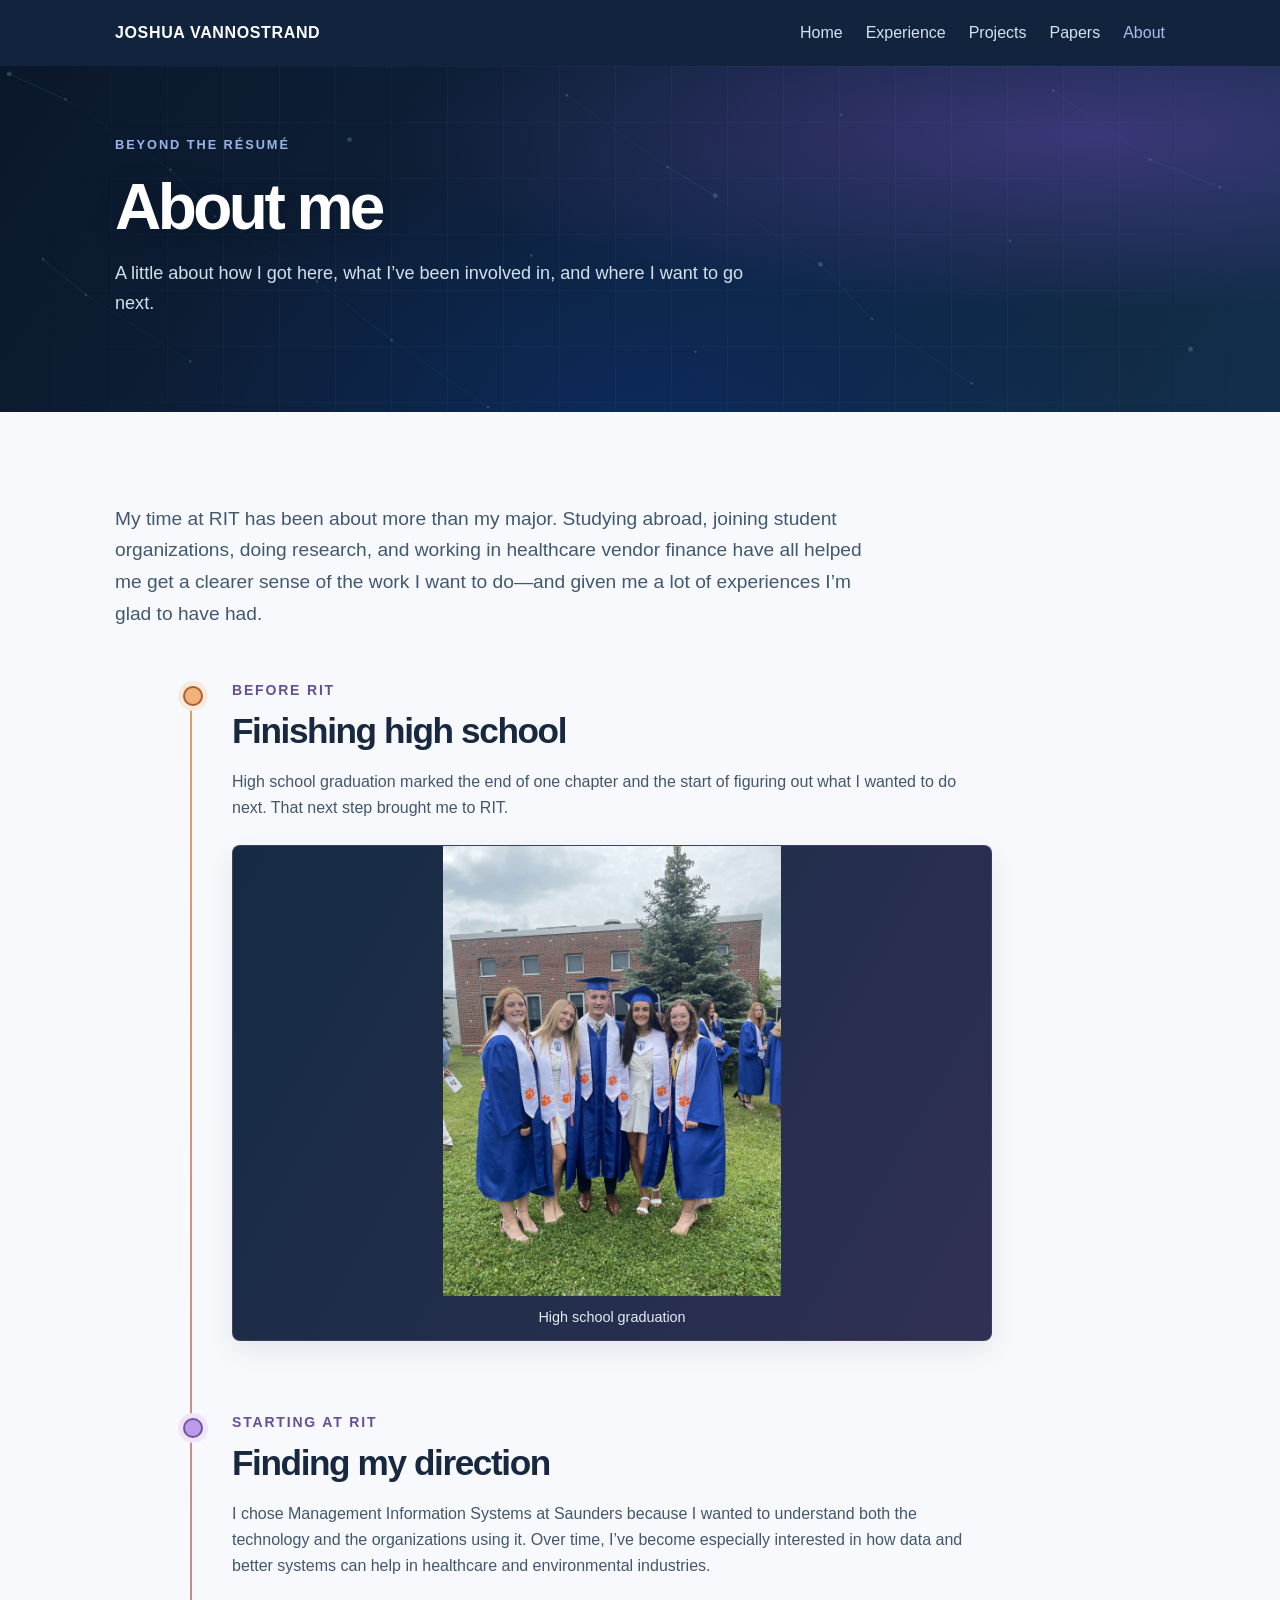
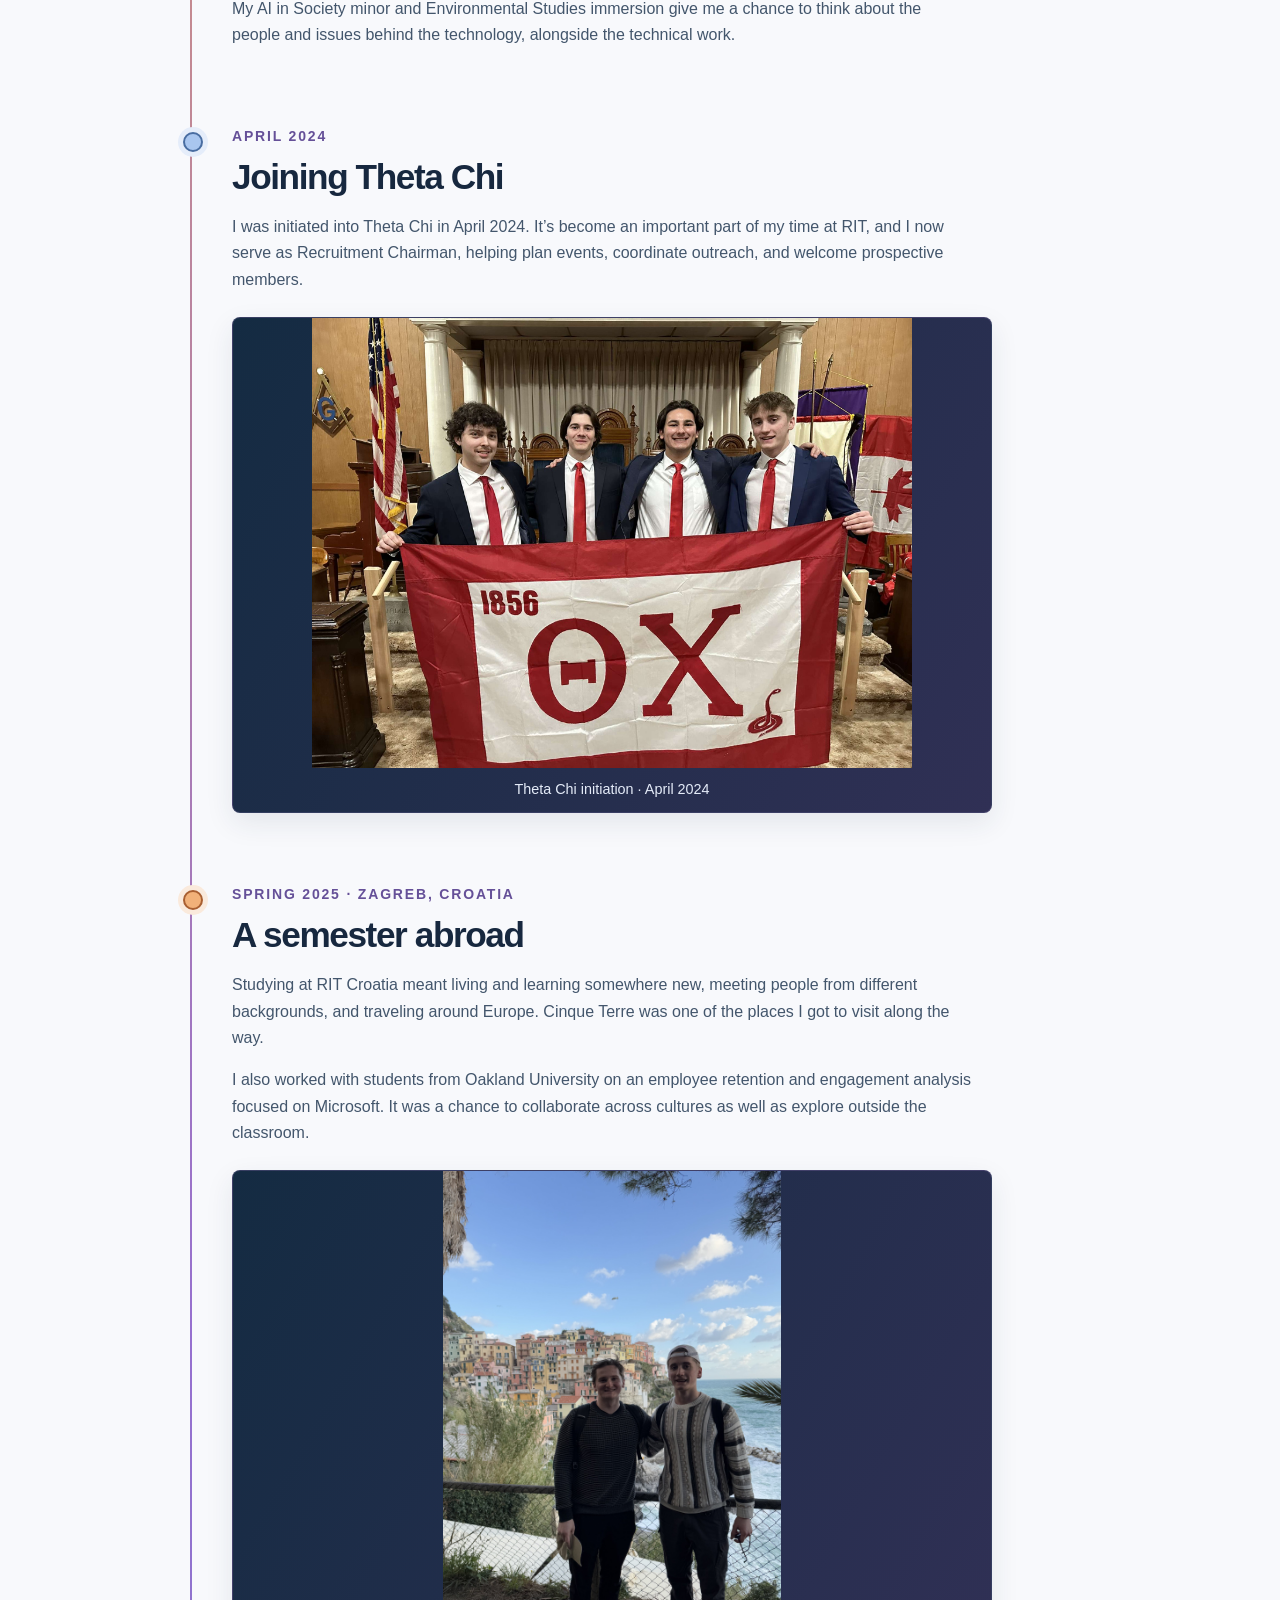
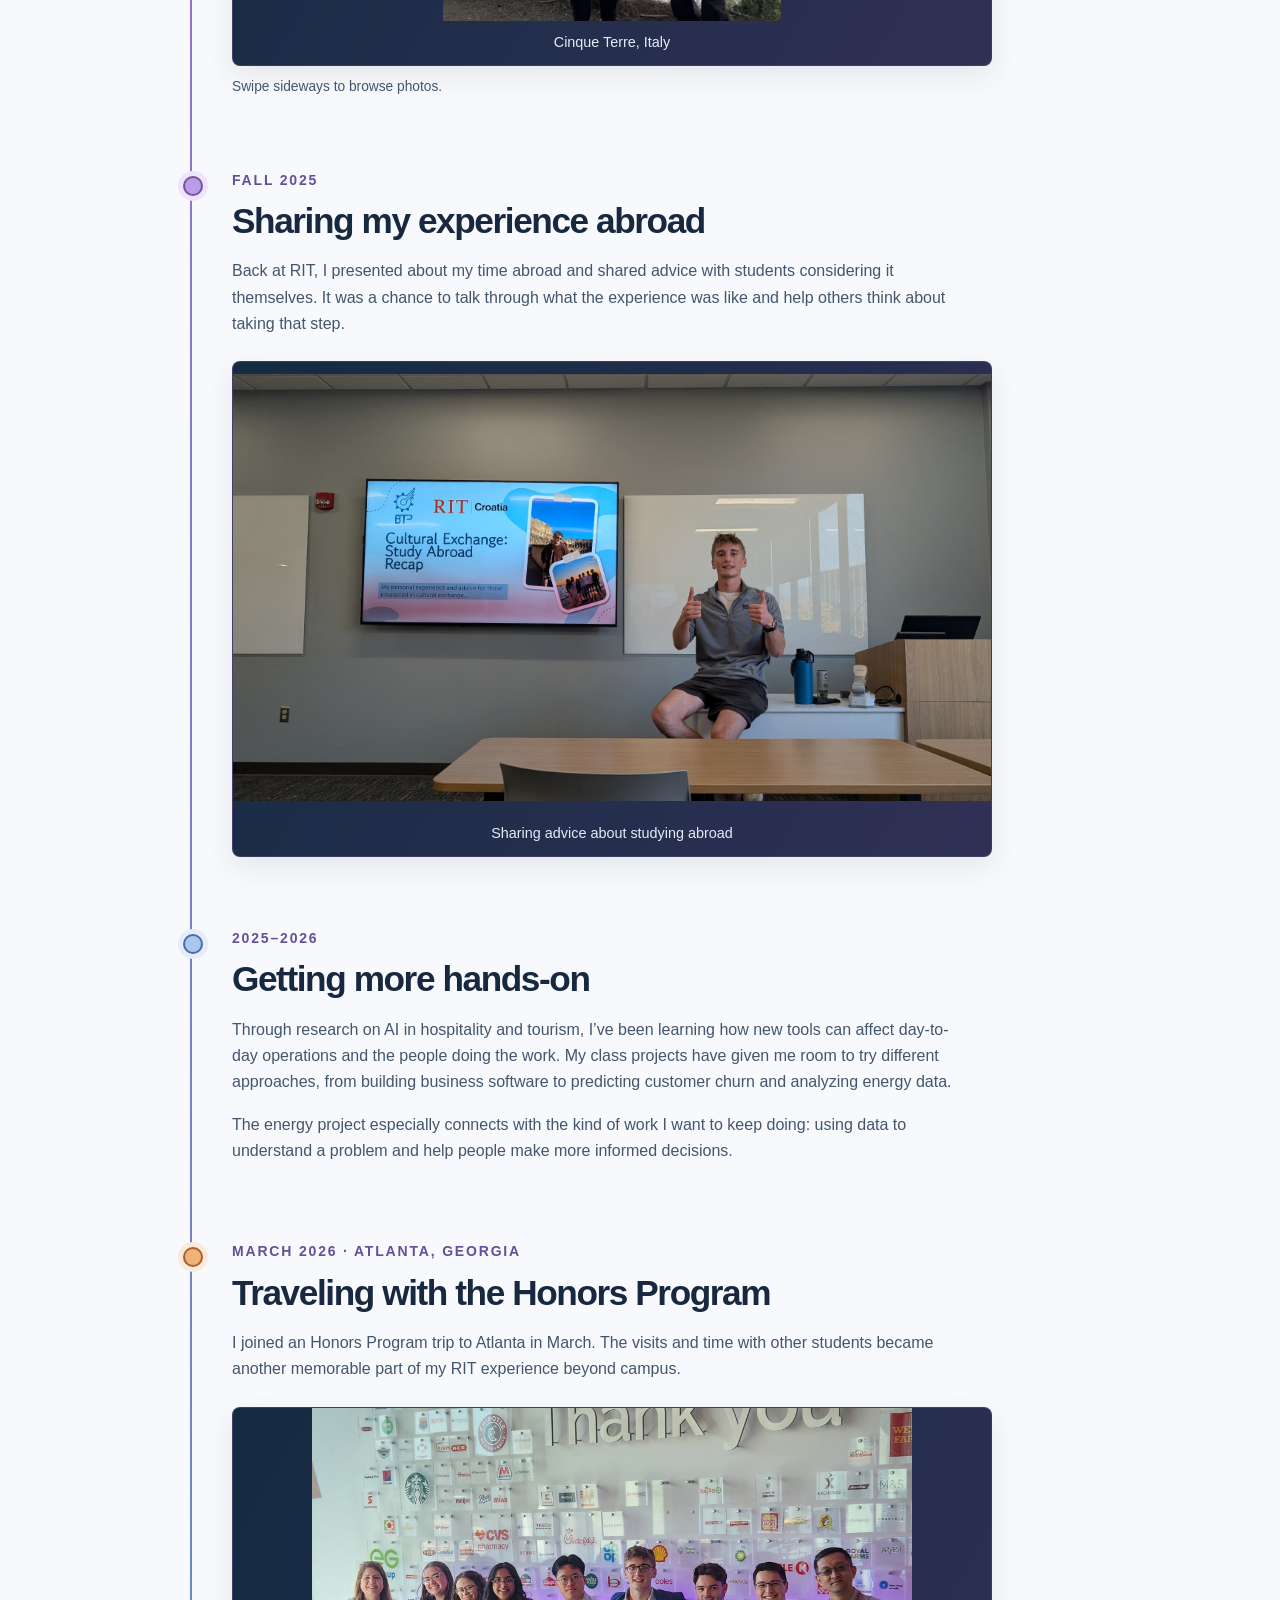
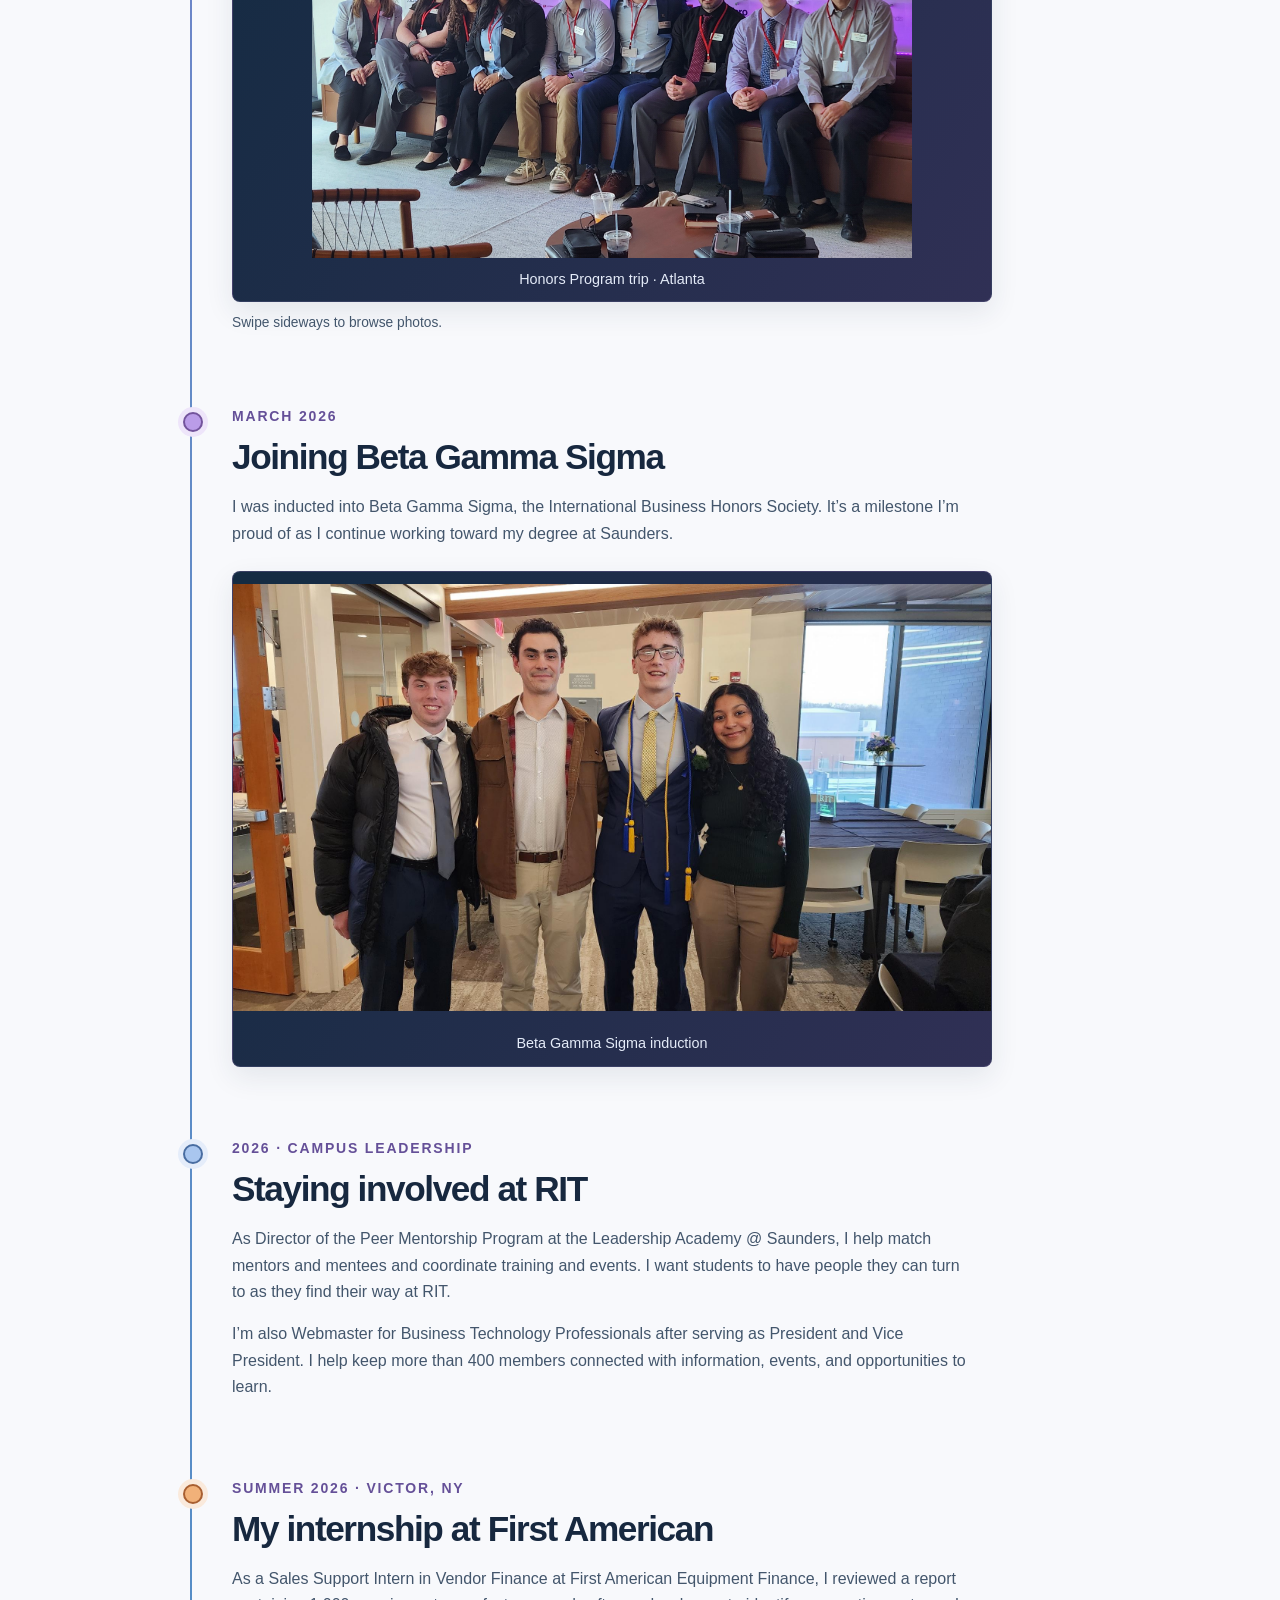
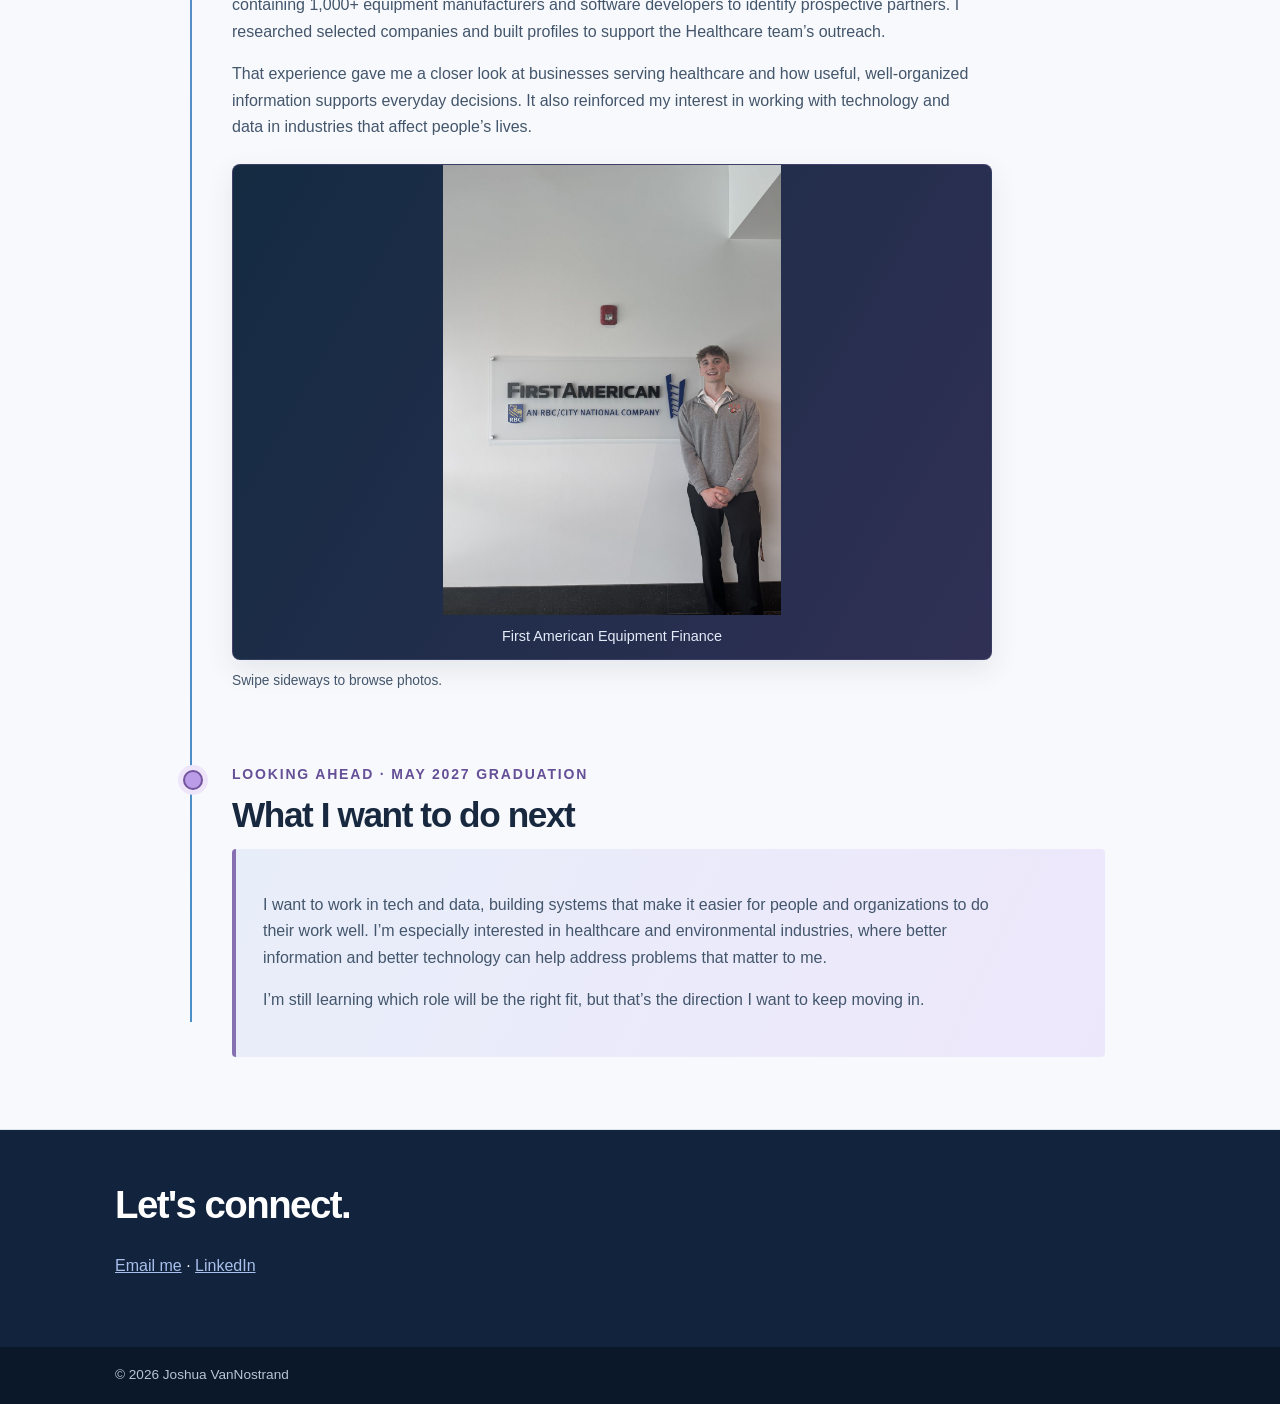
==== commit 35ee60eb: "Add files via upload" ====
--- a/about/index.html
+++ b/about/index.html
@@ -1 +1 @@
-<!doctype html><html lang="en"><head><meta charset="utf-8"><meta name="viewport" content="width=device-width,initial-scale=1"><meta name="description" content="Joshua VanNostrand — RIT MIS student interested in technology and data for better systems in healthcare and environmental industries."><title>About | Joshua VanNostrand</title><link rel="icon" type="image/svg+xml" href="data:image/svg+xml,%3Csvg%20xmlns%3D%22http%3A%2F%2Fwww.w3.org%2F2000%2Fsvg%22%20viewBox%3D%220%200%2064%2064%22%3E%3Crect%20width%3D%2264%22%20height%3D%2264%22%20rx%3D%2212%22%20fill%3D%22%230b1930%22%2F%3E%3Cpath%20d%3D%22M12%2019h15v24c0%209-15%209-15%200v-4%22%20fill%3D%22none%22%20stroke%3D%22%238dd3e4%22%20stroke-width%3D%226%22%20stroke-linejoin%3D%22round%22%2F%3E%3Cpath%20d%3D%22m34%2017%209%2031%2010-31%22%20fill%3D%22none%22%20stroke%3D%22%238dd3e4%22%20stroke-width%3D%226%22%20stroke-linejoin%3D%22round%22%2F%3E%3C%2Fsvg%3E"><link rel="stylesheet" href="../style.css?v=20261022"><script src="../motion.js" defer></script><script src="../project-dialogs.js" defer></script></head><body><header class="dark"><nav class="wrap nav" aria-label="Main navigation"><a class="brand" href="../">JOSHUA VANNOSTRAND</a><div class="navlinks"><a href="../">Home</a><a href="../experience/">Experience</a><a href="../projects/">Projects</a><a href="../papers/">Papers</a><a href="../about/" aria-current="page">About</a></div></nav></header><main><section class="dark pagehead"><div class="wrap"><div class="eyebrow">Beyond the résumé</div><h1>About me</h1><p>A little about how I got here, what I’ve been involved in, and where I want to go next.</p></div></section><section class="section"><div class="wrap"><p class="story-intro">My time at RIT has been about more than my major. Studying abroad, joining student organizations, doing research, and working in healthcare vendor finance have all helped me get a clearer sense of the work I want to do—and given me a lot of experiences I’m glad to have had.</p><div class="story"><article class="chapter"><div class="year">Before RIT</div><h2>Finishing high school</h2><p>High school graduation marked the end of one chapter and the start of figuring out what I wanted to do next. That next step brought me to RIT.</p><div class="photo-carousel" data-carousel aria-label="Finishing high school photos"><div class="carousel-viewport" tabindex="0"><figure><img src="../assets/graduation.jpg" alt="Joshua with fellow graduates in caps and gowns outside their school" loading="lazy" width="1536" height="2048" decoding="async"><figcaption>High school graduation</figcaption></figure></div></div></article><article class="chapter"><div class="year">Starting at RIT</div><h2>Finding my direction</h2><p>I chose Management Information Systems at Saunders because I wanted to understand both the technology and the organizations using it. Over time, I’ve become especially interested in how data and better systems can help in healthcare and environmental industries.</p><p>My AI in Society minor and Environmental Studies immersion give me a chance to think about the people and issues behind the technology, alongside the technical work.</p></article><article class="chapter"><div class="year">April 2024</div><h2>Joining Theta Chi</h2><p>I was initiated into Theta Chi in April 2024. It’s become an important part of my time at RIT, and I now serve as Recruitment Chairman, helping plan events, coordinate outreach, and welcome prospective members.</p><div class="photo-carousel" data-carousel aria-label="Joining Theta Chi photos"><div class="carousel-viewport" tabindex="0"><figure><img src="../assets/theta-chi-initiation.jpg" alt="Joshua with fellow initiates holding a Theta Chi flag" loading="lazy" width="2048" height="1536" decoding="async"><figcaption>Theta Chi initiation · April 2024</figcaption></figure></div></div></article><article class="chapter"><div class="year">Spring 2025 · Zagreb, Croatia</div><h2>A semester abroad</h2><p>Studying at RIT Croatia meant living and learning somewhere new, meeting people from different backgrounds, and traveling around Europe. Cinque Terre was one of the places I got to visit along the way.</p><p>I also worked with students from Oakland University on an employee retention and engagement analysis focused on Microsoft. It was a chance to collaborate across cultures as well as explore outside the classroom.</p><div class="photo-carousel" data-carousel aria-label="A semester abroad photos"><div class="carousel-viewport" tabindex="0"><figure><img src="../assets/cinque-terre.jpg" alt="Joshua and a friend overlooking the colorful coastal buildings of Cinque Terre" loading="lazy" width="1536" height="2048" decoding="async"><figcaption>Cinque Terre, Italy</figcaption></figure><figure><img src="../assets/croatia.jpeg" alt="Joshua and friends beside the water in Croatia at sunset" loading="lazy" width="1179" height="1008" decoding="async"><figcaption>Croatia</figcaption></figure><figure><img src="../assets/austria.jpeg" alt="Joshua outside the Austrian Parliament building" loading="lazy" width="1156" height="1536" decoding="async"><figcaption>Austria</figcaption></figure><figure><img src="../assets/spain.jpeg" alt="Joshua and friends at the Arc de Triomf in Barcelona" loading="lazy" width="1157" height="1536" decoding="async"><figcaption>Spain</figcaption></figure><figure><img src="../assets/venice.jpeg" alt="Joshua with friends beside a canal in Venice" loading="lazy" width="701" height="847" decoding="async"><figcaption>Venice</figcaption></figure></div><p class="gallery-hint">Swipe sideways to browse photos.</p></div></article><article class="chapter"><div class="year">Fall 2025</div><h2>Sharing my experience abroad</h2><p>Back at RIT, I presented about my time abroad and shared advice with students considering it themselves. It was a chance to talk through what the experience was like and help others think about taking that step.</p><div class="photo-carousel" data-carousel aria-label="Sharing my experience abroad photos"><div class="carousel-viewport" tabindex="0"><figure><img src="../assets/study-abroad-presentation.jpeg" alt="Joshua presenting about his semester at RIT Croatia in a classroom" loading="lazy" width="2048" height="1152" decoding="async"><figcaption>Sharing advice about studying abroad</figcaption></figure></div></div></article><article class="chapter"><div class="year">2025–2026</div><h2>Getting more hands-on</h2><p>Through research on AI in hospitality and tourism, I’ve been learning how new tools can affect day-to-day operations and the people doing the work. My class projects have given me room to try different approaches, from building business software to predicting customer churn and analyzing energy data.</p><p>The energy project especially connects with the kind of work I want to keep doing: using data to understand a problem and help people make more informed decisions.</p></article><article class="chapter"><div class="year">March 2026 · Atlanta, Georgia</div><h2>Traveling with the Honors Program</h2><p>I joined an Honors Program trip to Atlanta in March. The visits and time with other students became another memorable part of my RIT experience beyond campus.</p><div class="photo-carousel" data-carousel aria-label="Traveling with the Honors Program photos"><div class="carousel-viewport" tabindex="0"><figure><img src="../assets/atlanta-honors-1.jpeg" alt="Honors Program students seated together during a visit in Atlanta" loading="lazy" width="2048" height="1536" decoding="async"><figcaption>Honors Program trip · Atlanta</figcaption></figure><figure><img src="../assets/atlanta-honors-2.jpeg" alt="Honors Program group posing at a Chick-fil-A visit" loading="lazy" width="2048" height="1536" decoding="async"><figcaption>A group visit in Atlanta</figcaption></figure><figure><img src="../assets/atlanta-honors-3.jpeg" alt="Honors Program students standing beside a baseball field in Atlanta" loading="lazy" width="1333" height="1000" decoding="async"><figcaption>Exploring Atlanta with the group</figcaption></figure></div><p class="gallery-hint">Swipe sideways to browse photos.</p></div></article><article class="chapter"><div class="year">March 2026</div><h2>Joining Beta Gamma Sigma</h2><p>I was inducted into Beta Gamma Sigma, the International Business Honors Society. It’s a milestone I’m proud of as I continue working toward my degree at Saunders.</p><div class="photo-carousel" data-carousel aria-label="Joining Beta Gamma Sigma photos"><div class="carousel-viewport" tabindex="0"><figure><img src="../assets/beta-gamma-sigma.jpg" alt="Joshua with fellow attendees at the Beta Gamma Sigma induction" loading="lazy" width="2000" height="1126" decoding="async"><figcaption>Beta Gamma Sigma induction</figcaption></figure></div></div></article><article class="chapter"><div class="year">2026 · Campus leadership</div><h2>Staying involved at RIT</h2><p>As Director of the Peer Mentorship Program at the Leadership Academy @ Saunders, I help match mentors and mentees and coordinate training and events. I want students to have people they can turn to as they find their way at RIT.</p><p>I’m also Webmaster for Business Technology Professionals after serving as President and Vice President. I help keep more than 350 members connected with information, events, and opportunities to learn.</p></article><article class="chapter"><div class="year">Summer 2026 · Victor, NY</div><h2>My internship at First American</h2><p>As a Sales Support Intern in Vendor Finance at First American Equipment Finance, I reviewed a report containing 1,000+ equipment manufacturers and software developers to identify prospective partners. I researched selected companies and built profiles to support the Healthcare team’s outreach.</p><p>That experience gave me a closer look at businesses serving healthcare and how useful, well-organized information supports everyday decisions. It also reinforced my interest in working with technology and data in industries that affect people’s lives.</p><div class="photo-carousel" data-carousel aria-label="My internship at First American photos"><div class="carousel-viewport" tabindex="0"><figure><img src="../assets/faef-1.jpeg" alt="Joshua beside the First American sign" loading="lazy" width="1152" height="1536" decoding="async"><figcaption>First American Equipment Finance</figcaption></figure><figure><img src="../assets/faef-2.jpeg" alt="Joshua with two colleagues at the office" loading="lazy" width="1152" height="1536" decoding="async"><figcaption>With colleagues</figcaption></figure><figure><img src="../assets/faef-3.jpeg" alt="Group photo at the First American office" loading="lazy" width="2048" height="1536" decoding="async"><figcaption>The team</figcaption></figure><figure><img src="../assets/faef-4.jpeg" alt="Joshua posing with colleagues" loading="lazy" width="1152" height="1536" decoding="async"><figcaption>A moment at the office</figcaption></figure><figure><img src="../assets/faef-5.jpeg" alt="Joshua VanNostrand’s desk nameplate" loading="lazy" width="1152" height="1536" decoding="async"><figcaption>My desk at First American</figcaption></figure></div><p class="gallery-hint">Swipe sideways to browse photos.</p></div></article><article class="chapter"><div class="year">Looking ahead · May 2027 graduation</div><h2>What I want to do next</h2><div class="story-end"><p>I want to work in tech and data, building systems that make it easier for people and organizations to do their work well. I’m especially interested in healthcare and environmental industries, where better information and better technology can help address problems that matter to me.</p><p>I’m still learning which role will be the right fit, but that’s the direction I want to keep moving in.</p></div></article></div></div></section></main><footer><div class="dark footer"><div class="wrap"><h2>Let's connect.</h2><p><a href="mailto:vannostrandjosh2005@gmail.com">Email me</a> · <a href="https://www.linkedin.com/in/joshua-vannostrand/" target="_blank" rel="noopener noreferrer">LinkedIn</a></p></div></div><div class="copyright"><div class="wrap">© 2026 Joshua VanNostrand</div></div></footer></body></html>+<!doctype html><html lang="en"><head><meta charset="utf-8"><meta name="viewport" content="width=device-width,initial-scale=1"><meta name="description" content="Joshua VanNostrand — RIT MIS student interested in technology and data for better systems in healthcare and environmental industries."><title>About | Joshua VanNostrand</title><link rel="icon" type="image/svg+xml" href="data:image/svg+xml,%3Csvg%20xmlns%3D%22http%3A%2F%2Fwww.w3.org%2F2000%2Fsvg%22%20viewBox%3D%220%200%2064%2064%22%3E%3Crect%20width%3D%2264%22%20height%3D%2264%22%20rx%3D%2212%22%20fill%3D%22%230b1930%22%2F%3E%3Cpath%20d%3D%22M12%2019h15v24c0%209-15%209-15%200v-4%22%20fill%3D%22none%22%20stroke%3D%22%238dd3e4%22%20stroke-width%3D%226%22%20stroke-linejoin%3D%22round%22%2F%3E%3Cpath%20d%3D%22m34%2017%209%2031%2010-31%22%20fill%3D%22none%22%20stroke%3D%22%238dd3e4%22%20stroke-width%3D%226%22%20stroke-linejoin%3D%22round%22%2F%3E%3C%2Fsvg%3E"><link rel="stylesheet" href="../style.css?v=20261022b"><script src="../motion.js" defer></script><script src="../project-dialogs.js" defer></script></head><body><header class="dark"><nav class="wrap nav" aria-label="Main navigation"><a class="brand" href="../">JOSHUA VANNOSTRAND</a><div class="navlinks"><a href="../">Home</a><a href="../experience/">Experience</a><a href="../projects/">Projects</a><a href="../papers/">Papers</a><a href="../about/" aria-current="page">About</a></div></nav></header><main><section class="dark pagehead"><div class="wrap"><div class="eyebrow">Beyond the résumé</div><h1>About me</h1><p>A little about how I got here, what I’ve been involved in, and where I want to go next.</p></div></section><section class="section"><div class="wrap"><p class="story-intro">My time at RIT has been about more than my major. Studying abroad, joining student organizations, doing research, and working in healthcare vendor finance have all helped me get a clearer sense of the work I want to do—and given me a lot of experiences I’m glad to have had.</p><div class="story"><article class="chapter"><div class="year">Before RIT</div><h2>Finishing high school</h2><p>High school graduation marked the end of one chapter and the start of figuring out what I wanted to do next. That next step brought me to RIT.</p><div class="photo-carousel" data-carousel aria-label="Finishing high school photos"><div class="carousel-viewport" tabindex="0"><figure><img src="../assets/graduation.jpg" alt="Joshua with fellow graduates in caps and gowns outside their school" loading="lazy" width="1536" height="2048" decoding="async"><figcaption>High school graduation</figcaption></figure></div></div></article><article class="chapter"><div class="year">Starting at RIT</div><h2>Finding my direction</h2><p>I chose Management Information Systems at Saunders because I wanted to understand both the technology and the organizations using it. Over time, I’ve become especially interested in how data and better systems can help in healthcare and environmental industries.</p><p>My AI in Society minor and Environmental Studies immersion give me a chance to think about the people and issues behind the technology, alongside the technical work.</p></article><article class="chapter"><div class="year">April 2024</div><h2>Joining Theta Chi</h2><p>I was initiated into Theta Chi in April 2024. It’s become an important part of my time at RIT, and I now serve as Recruitment Chairman, helping plan events, coordinate outreach, and welcome prospective members.</p><div class="photo-carousel" data-carousel aria-label="Joining Theta Chi photos"><div class="carousel-viewport" tabindex="0"><figure><img src="../assets/theta-chi-initiation.jpg" alt="Joshua with fellow initiates holding a Theta Chi flag" loading="lazy" width="2048" height="1536" decoding="async"><figcaption>Theta Chi initiation · April 2024</figcaption></figure></div></div></article><article class="chapter"><div class="year">Spring 2025 · Zagreb, Croatia</div><h2>A semester abroad</h2><p>Studying at RIT Croatia meant living and learning somewhere new, meeting people from different backgrounds, and traveling around Europe. Cinque Terre was one of the places I got to visit along the way.</p><p>I also worked with students from Oakland University on an employee retention and engagement analysis focused on Microsoft. It was a chance to collaborate across cultures as well as explore outside the classroom.</p><div class="photo-carousel" data-carousel aria-label="A semester abroad photos"><div class="carousel-viewport" tabindex="0"><figure><img src="../assets/cinque-terre.jpg" alt="Joshua and a friend overlooking the colorful coastal buildings of Cinque Terre" loading="lazy" width="1536" height="2048" decoding="async"><figcaption>Cinque Terre, Italy</figcaption></figure><figure><img src="../assets/croatia.jpeg" alt="Joshua and friends beside the water in Croatia at sunset" loading="lazy" width="1179" height="1008" decoding="async"><figcaption>Croatia</figcaption></figure><figure><img src="../assets/austria.jpeg" alt="Joshua outside the Austrian Parliament building" loading="lazy" width="1156" height="1536" decoding="async"><figcaption>Austria</figcaption></figure><figure><img src="../assets/spain.jpeg" alt="Joshua and friends at the Arc de Triomf in Barcelona" loading="lazy" width="1157" height="1536" decoding="async"><figcaption>Spain</figcaption></figure><figure><img src="../assets/venice.jpeg" alt="Joshua with friends beside a canal in Venice" loading="lazy" width="701" height="847" decoding="async"><figcaption>Venice</figcaption></figure></div><p class="gallery-hint">Swipe sideways to browse photos.</p></div></article><article class="chapter"><div class="year">Fall 2025</div><h2>Sharing my experience abroad</h2><p>Back at RIT, I presented about my time abroad and shared advice with students considering it themselves. It was a chance to talk through what the experience was like and help others think about taking that step.</p><div class="photo-carousel" data-carousel aria-label="Sharing my experience abroad photos"><div class="carousel-viewport" tabindex="0"><figure><img src="../assets/study-abroad-presentation.jpeg" alt="Joshua presenting about his semester at RIT Croatia in a classroom" loading="lazy" width="2048" height="1152" decoding="async"><figcaption>Sharing advice about studying abroad</figcaption></figure></div></div></article><article class="chapter"><div class="year">2025–2026</div><h2>Getting more hands-on</h2><p>Through research on AI in hospitality and tourism, I’ve been learning how new tools can affect day-to-day operations and the people doing the work. My class projects have given me room to try different approaches, from building business software to predicting customer churn and analyzing energy data.</p><p>The energy project especially connects with the kind of work I want to keep doing: using data to understand a problem and help people make more informed decisions.</p></article><article class="chapter"><div class="year">March 2026 · Atlanta, Georgia</div><h2>Traveling with the Honors Program</h2><p>I joined an Honors Program trip to Atlanta in March. The visits and time with other students became another memorable part of my RIT experience beyond campus.</p><div class="photo-carousel" data-carousel aria-label="Traveling with the Honors Program photos"><div class="carousel-viewport" tabindex="0"><figure><img src="../assets/atlanta-honors-1.jpeg" alt="Honors Program students seated together during a visit in Atlanta" loading="lazy" width="2048" height="1536" decoding="async"><figcaption>Honors Program trip · Atlanta</figcaption></figure><figure><img src="../assets/atlanta-honors-2.jpeg" alt="Honors Program group posing at a Chick-fil-A visit" loading="lazy" width="2048" height="1536" decoding="async"><figcaption>A group visit in Atlanta</figcaption></figure><figure><img src="../assets/atlanta-honors-3.jpeg" alt="Honors Program students standing beside a baseball field in Atlanta" loading="lazy" width="1333" height="1000" decoding="async"><figcaption>Exploring Atlanta with the group</figcaption></figure></div><p class="gallery-hint">Swipe sideways to browse photos.</p></div></article><article class="chapter"><div class="year">March 2026</div><h2>Joining Beta Gamma Sigma</h2><p>I was inducted into Beta Gamma Sigma, the International Business Honors Society. It’s a milestone I’m proud of as I continue working toward my degree at Saunders.</p><div class="photo-carousel" data-carousel aria-label="Joining Beta Gamma Sigma photos"><div class="carousel-viewport" tabindex="0"><figure><img src="../assets/beta-gamma-sigma.jpg" alt="Joshua with fellow attendees at the Beta Gamma Sigma induction" loading="lazy" width="2000" height="1126" decoding="async"><figcaption>Beta Gamma Sigma induction</figcaption></figure></div></div></article><article class="chapter"><div class="year">2026 · Campus leadership</div><h2>Staying involved at RIT</h2><p>As Director of the Peer Mentorship Program at the Leadership Academy @ Saunders, I help match mentors and mentees and coordinate training and events. I want students to have people they can turn to as they find their way at RIT.</p><p>I’m also Webmaster for Business Technology Professionals after serving as President and Vice President. I help keep more than 400 members connected with information, events, and opportunities to learn.</p></article><article class="chapter"><div class="year">Summer 2026 · Victor, NY</div><h2>My internship at First American</h2><p>As a Sales Support Intern in Vendor Finance at First American Equipment Finance, I reviewed a report containing 1,000+ equipment manufacturers and software developers to identify prospective partners. I researched selected companies and built profiles to support the Healthcare team’s outreach.</p><p>That experience gave me a closer look at businesses serving healthcare and how useful, well-organized information supports everyday decisions. It also reinforced my interest in working with technology and data in industries that affect people’s lives.</p><div class="photo-carousel" data-carousel aria-label="My internship at First American photos"><div class="carousel-viewport" tabindex="0"><figure><img src="../assets/faef-1.jpeg" alt="Joshua beside the First American sign" loading="lazy" width="1152" height="1536" decoding="async"><figcaption>First American Equipment Finance</figcaption></figure><figure><img src="../assets/faef-2.jpeg" alt="Joshua with two colleagues at the office" loading="lazy" width="1152" height="1536" decoding="async"><figcaption>With colleagues</figcaption></figure><figure><img src="../assets/faef-3.jpeg" alt="Group photo at the First American office" loading="lazy" width="2048" height="1536" decoding="async"><figcaption>The team</figcaption></figure><figure><img src="../assets/faef-4.jpeg" alt="Joshua posing with colleagues" loading="lazy" width="1152" height="1536" decoding="async"><figcaption>A moment at the office</figcaption></figure><figure><img src="../assets/faef-5.jpeg" alt="Joshua VanNostrand’s desk nameplate" loading="lazy" width="1152" height="1536" decoding="async"><figcaption>My desk at First American</figcaption></figure></div><p class="gallery-hint">Swipe sideways to browse photos.</p></div></article><article class="chapter"><div class="year">Looking ahead · May 2027 graduation</div><h2>What I want to do next</h2><div class="story-end"><p>I want to work in tech and data, building systems that make it easier for people and organizations to do their work well. I’m especially interested in healthcare and environmental industries, where better information and better technology can help address problems that matter to me.</p><p>I’m still learning which role will be the right fit, but that’s the direction I want to keep moving in.</p></div></article></div></div></section></main><footer><div class="dark footer"><div class="wrap"><h2>Let's connect.</h2><p><a href="mailto:vannostrandjosh2005@gmail.com">Email me</a> · <a href="https://www.linkedin.com/in/joshua-vannostrand/" target="_blank" rel="noopener noreferrer">LinkedIn</a></p></div></div><div class="copyright"><div class="wrap">© 2026 Joshua VanNostrand</div></div></footer></body></html>
--- a/style.css
+++ b/style.css
@@ -42,3 +42,5 @@
 .photo-carousel{max-width:760px;margin:24px 0 10px}.carousel-viewport{background:linear-gradient(120deg,#142b42,#303055);border:1px solid #70649a55;box-shadow:0 10px 28px #23364c18;scrollbar-color:#9b8bcd #1c2c45}.carousel-viewport img{height:clamp(250px,48vw,450px);max-height:60vh;object-fit:contain}.carousel-viewport figure{min-width:0}.carousel-viewport figcaption{font-size:.9rem}.story-end{background:linear-gradient(115deg,#e8eef9,#ede7fb);border-color:#8770b1}
 .education-panel{display:grid;grid-template-columns:1fr 1fr;gap:38px;padding:32px;border:1px solid #d2d9ed;border-radius:14px;background:linear-gradient(120deg,#ecf0fa,#f0ebfa)}.education-panel h3{color:#273955}.education-panel p{color:#45566e}.gpa{display:inline-flex;gap:12px;align-items:center;padding:9px 16px;background:#fff;border-radius:8px;color:#425783}.awards{padding-left:20px;margin:16px 0 0}.awards li{margin:0 0 12px}.awards span{display:block;color:#536079;font-size:.9rem}.meta{font-size:.875rem}.chips span{font-size:.875rem}
 @media(max-width:650px){.education-panel{grid-template-columns:1fr;padding:24px;gap:25px}.chapter{padding-left:39px}.role-card{padding:20px 15px}.carousel-viewport img{height:320px}}
+
+.card-action{display:block;align-self:stretch;text-align:center;border-top:1px solid #e1e5ef;margin-top:24px;padding-top:15px;font-size:.88rem;font-weight:700;color:#565a91}.card-action span{margin-left:5px}.project-card:hover .card-action{text-decoration:underline}.card-date{font-size:.9rem;color:#59667d;margin:-6px 0 16px}.card-org{font-weight:600;font-size:.9rem;margin:0 0 12px!important}.resume-bullets{padding-left:21px;margin:18px 0 26px;color:#425970}.resume-bullets li{padding-left:5px;margin-bottom:16px;line-height:1.7}.dialog-body .chips{margin:0 0 24px}.dialog-org{font-weight:600}.project-card .meta{line-height:1.5}
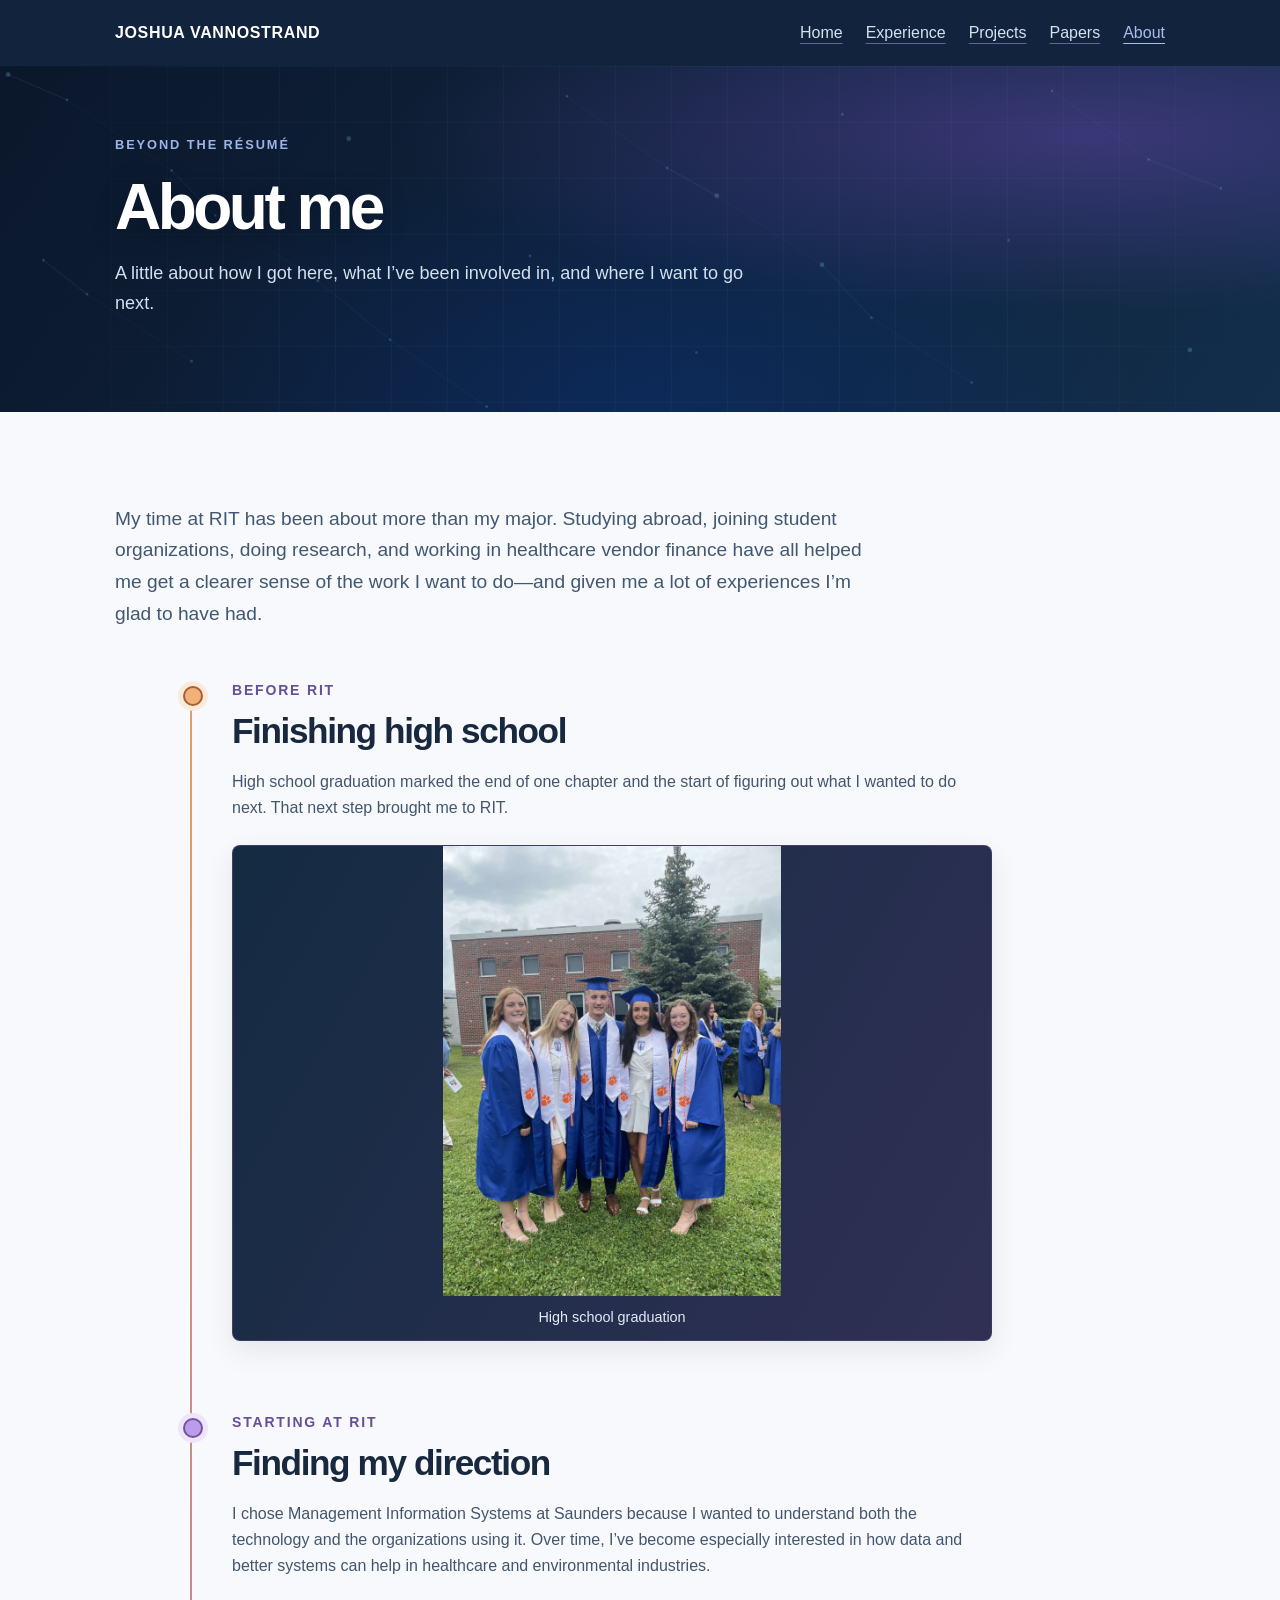
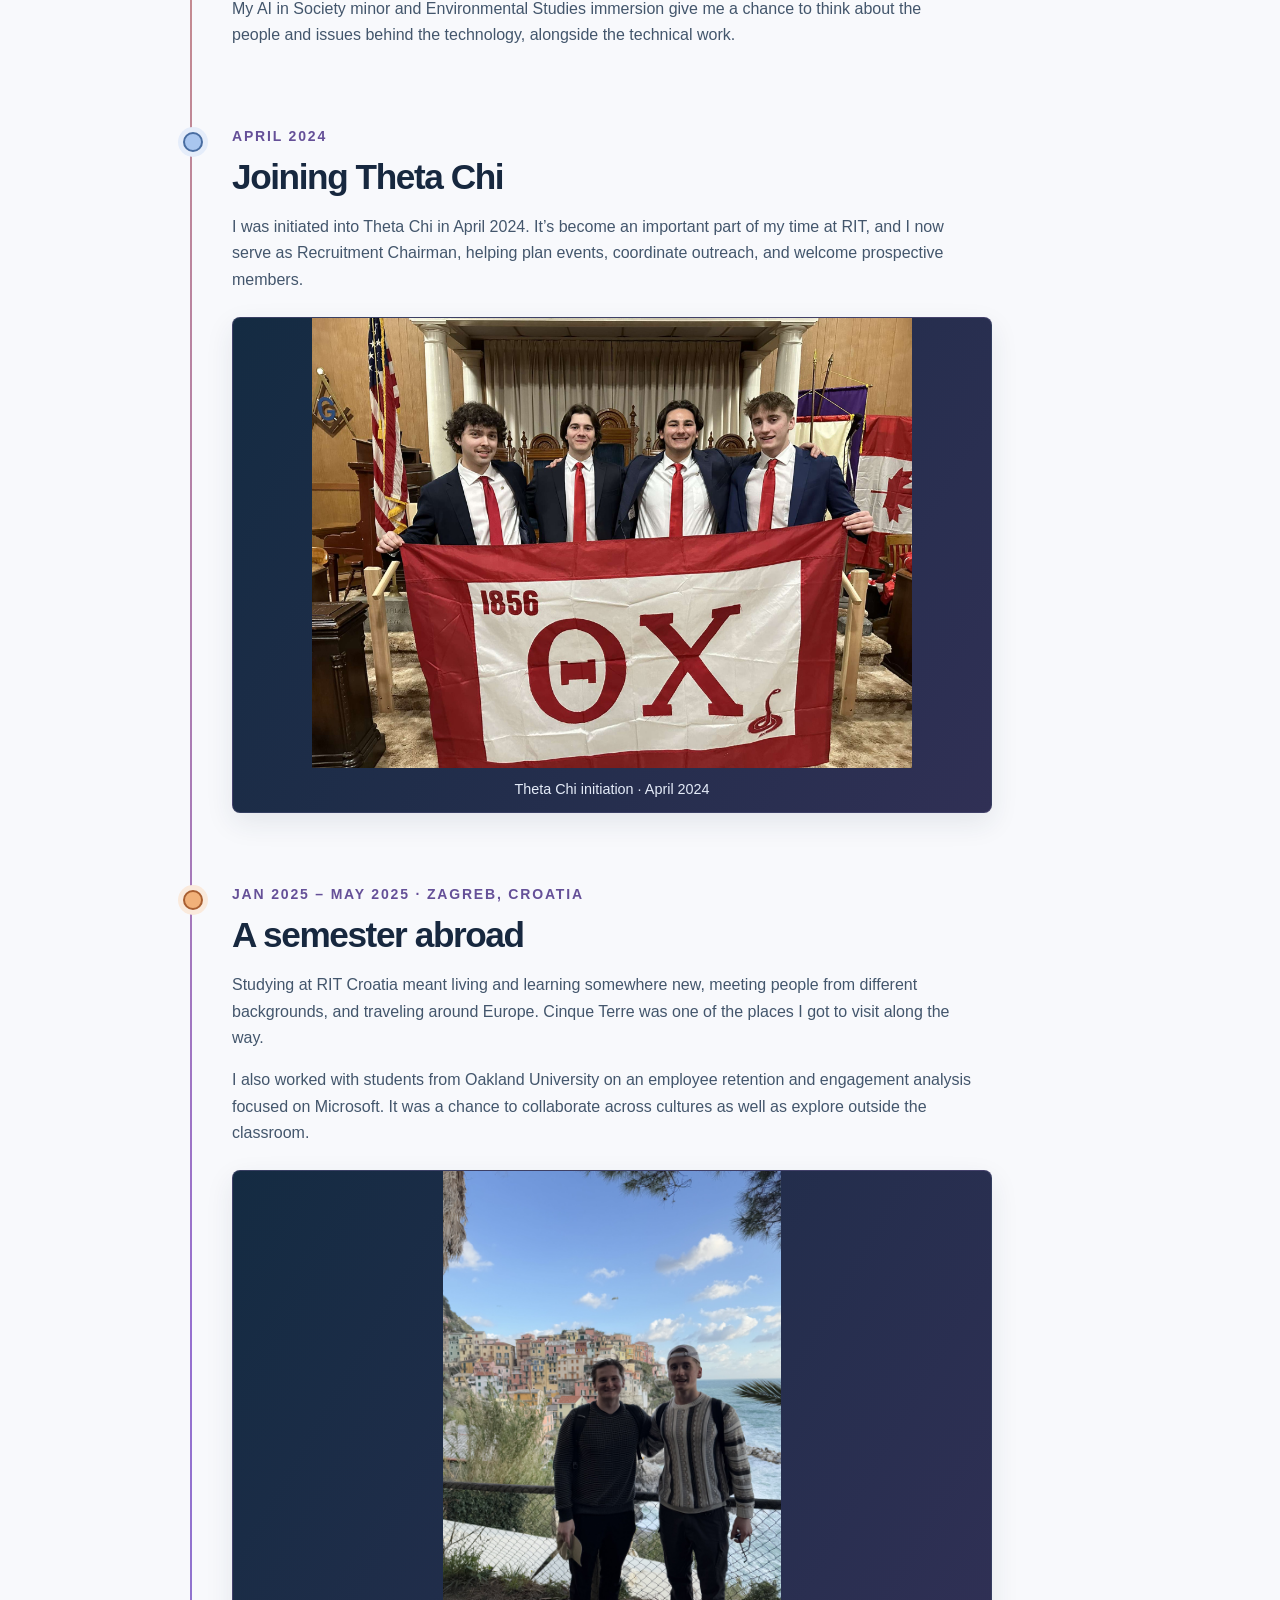
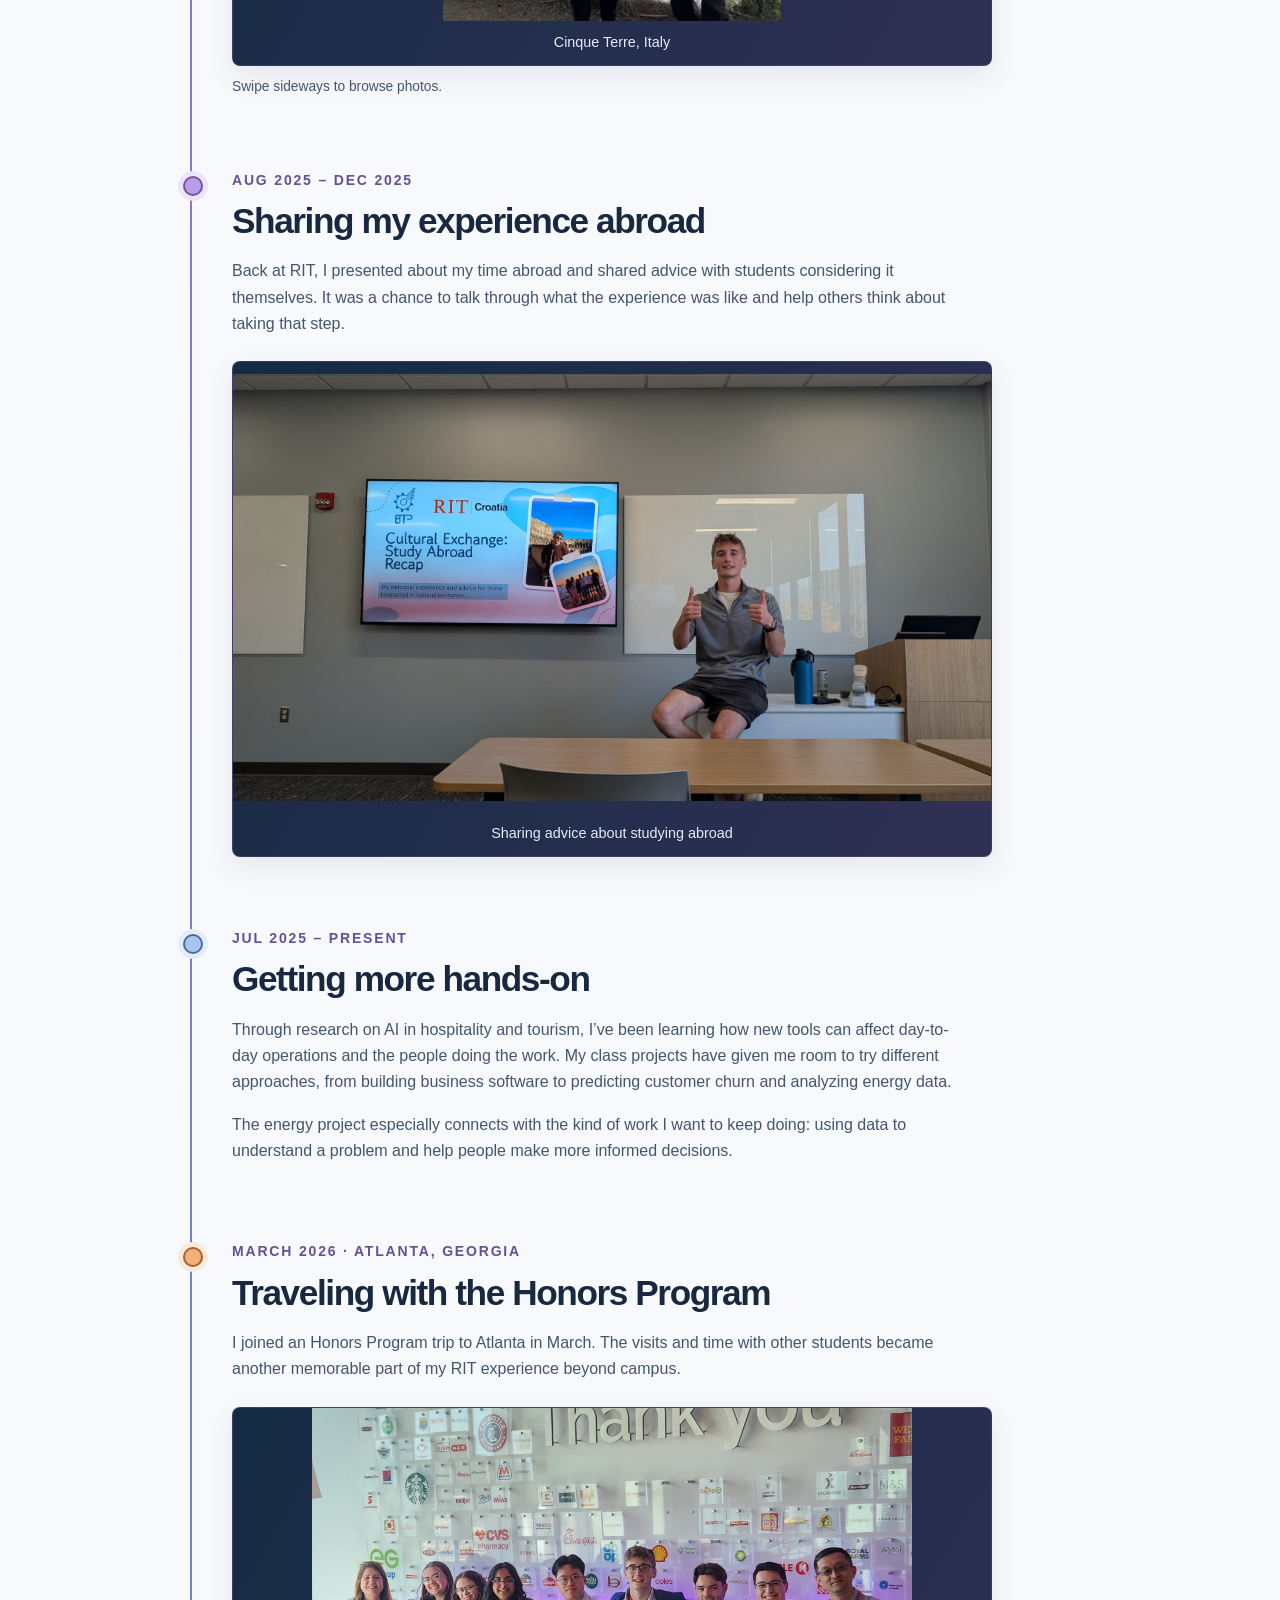
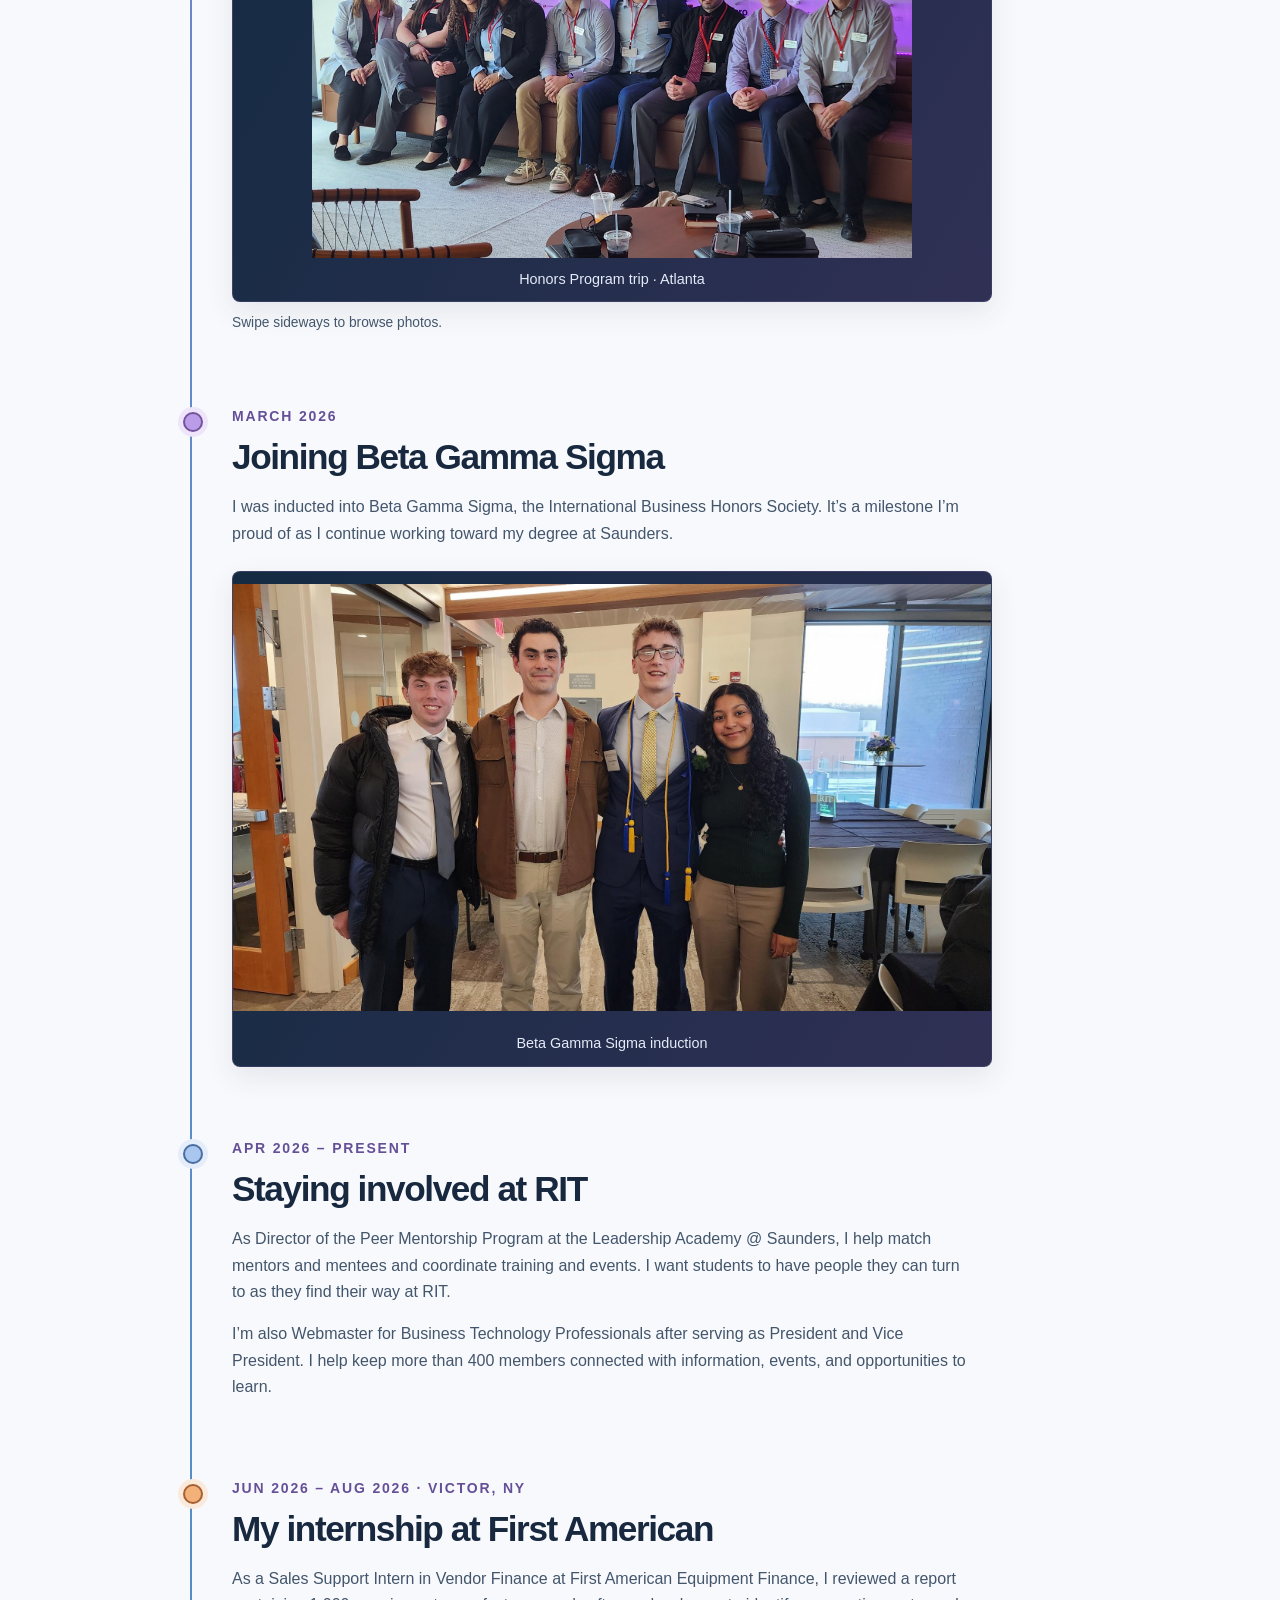
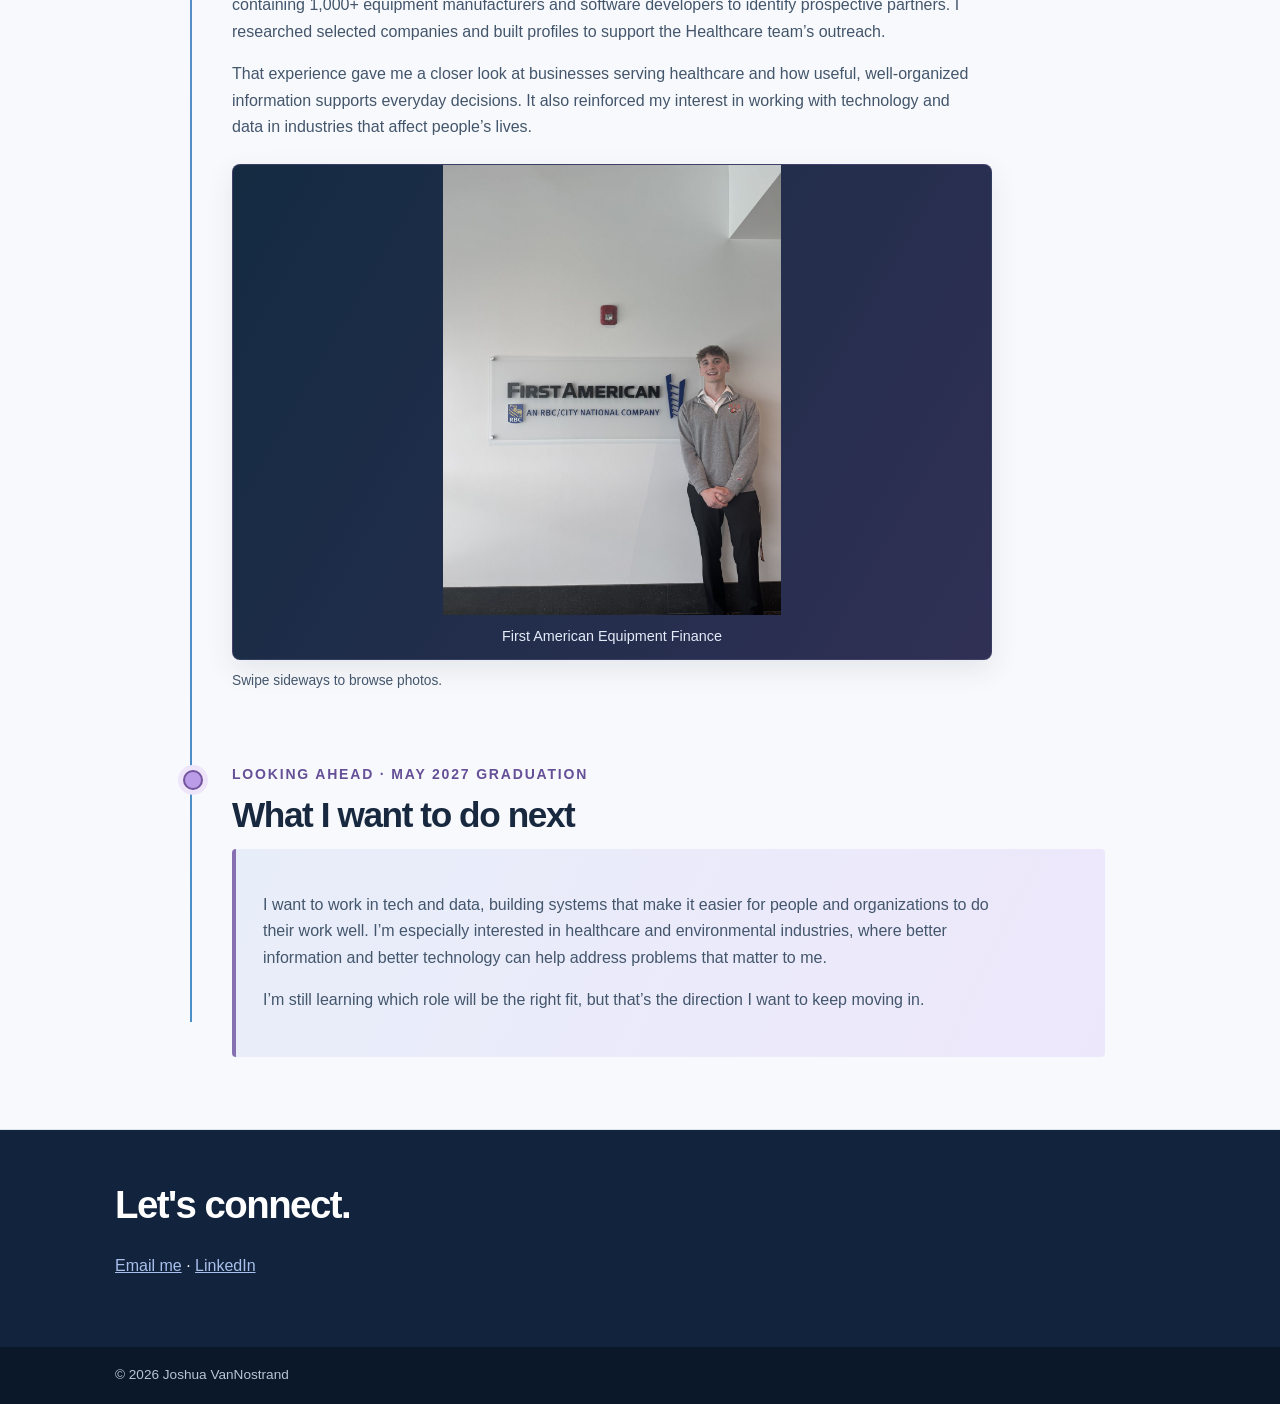
==== commit 4c98120c: "Add files via upload improving home page intro banner + consistency of projects/roles" ====
--- a/about/index.html
+++ b/about/index.html
@@ -1 +1 @@
-<!doctype html><html lang="en"><head><meta charset="utf-8"><meta name="viewport" content="width=device-width,initial-scale=1"><meta name="description" content="Joshua VanNostrand — RIT MIS student interested in technology and data for better systems in healthcare and environmental industries."><title>About | Joshua VanNostrand</title><link rel="icon" type="image/svg+xml" href="data:image/svg+xml,%3Csvg%20xmlns%3D%22http%3A%2F%2Fwww.w3.org%2F2000%2Fsvg%22%20viewBox%3D%220%200%2064%2064%22%3E%3Crect%20width%3D%2264%22%20height%3D%2264%22%20rx%3D%2212%22%20fill%3D%22%230b1930%22%2F%3E%3Cpath%20d%3D%22M12%2019h15v24c0%209-15%209-15%200v-4%22%20fill%3D%22none%22%20stroke%3D%22%238dd3e4%22%20stroke-width%3D%226%22%20stroke-linejoin%3D%22round%22%2F%3E%3Cpath%20d%3D%22m34%2017%209%2031%2010-31%22%20fill%3D%22none%22%20stroke%3D%22%238dd3e4%22%20stroke-width%3D%226%22%20stroke-linejoin%3D%22round%22%2F%3E%3C%2Fsvg%3E"><link rel="stylesheet" href="../style.css?v=20261022b"><script src="../motion.js" defer></script><script src="../project-dialogs.js" defer></script></head><body><header class="dark"><nav class="wrap nav" aria-label="Main navigation"><a class="brand" href="../">JOSHUA VANNOSTRAND</a><div class="navlinks"><a href="../">Home</a><a href="../experience/">Experience</a><a href="../projects/">Projects</a><a href="../papers/">Papers</a><a href="../about/" aria-current="page">About</a></div></nav></header><main><section class="dark pagehead"><div class="wrap"><div class="eyebrow">Beyond the résumé</div><h1>About me</h1><p>A little about how I got here, what I’ve been involved in, and where I want to go next.</p></div></section><section class="section"><div class="wrap"><p class="story-intro">My time at RIT has been about more than my major. Studying abroad, joining student organizations, doing research, and working in healthcare vendor finance have all helped me get a clearer sense of the work I want to do—and given me a lot of experiences I’m glad to have had.</p><div class="story"><article class="chapter"><div class="year">Before RIT</div><h2>Finishing high school</h2><p>High school graduation marked the end of one chapter and the start of figuring out what I wanted to do next. That next step brought me to RIT.</p><div class="photo-carousel" data-carousel aria-label="Finishing high school photos"><div class="carousel-viewport" tabindex="0"><figure><img src="../assets/graduation.jpg" alt="Joshua with fellow graduates in caps and gowns outside their school" loading="lazy" width="1536" height="2048" decoding="async"><figcaption>High school graduation</figcaption></figure></div></div></article><article class="chapter"><div class="year">Starting at RIT</div><h2>Finding my direction</h2><p>I chose Management Information Systems at Saunders because I wanted to understand both the technology and the organizations using it. Over time, I’ve become especially interested in how data and better systems can help in healthcare and environmental industries.</p><p>My AI in Society minor and Environmental Studies immersion give me a chance to think about the people and issues behind the technology, alongside the technical work.</p></article><article class="chapter"><div class="year">April 2024</div><h2>Joining Theta Chi</h2><p>I was initiated into Theta Chi in April 2024. It’s become an important part of my time at RIT, and I now serve as Recruitment Chairman, helping plan events, coordinate outreach, and welcome prospective members.</p><div class="photo-carousel" data-carousel aria-label="Joining Theta Chi photos"><div class="carousel-viewport" tabindex="0"><figure><img src="../assets/theta-chi-initiation.jpg" alt="Joshua with fellow initiates holding a Theta Chi flag" loading="lazy" width="2048" height="1536" decoding="async"><figcaption>Theta Chi initiation · April 2024</figcaption></figure></div></div></article><article class="chapter"><div class="year">Spring 2025 · Zagreb, Croatia</div><h2>A semester abroad</h2><p>Studying at RIT Croatia meant living and learning somewhere new, meeting people from different backgrounds, and traveling around Europe. Cinque Terre was one of the places I got to visit along the way.</p><p>I also worked with students from Oakland University on an employee retention and engagement analysis focused on Microsoft. It was a chance to collaborate across cultures as well as explore outside the classroom.</p><div class="photo-carousel" data-carousel aria-label="A semester abroad photos"><div class="carousel-viewport" tabindex="0"><figure><img src="../assets/cinque-terre.jpg" alt="Joshua and a friend overlooking the colorful coastal buildings of Cinque Terre" loading="lazy" width="1536" height="2048" decoding="async"><figcaption>Cinque Terre, Italy</figcaption></figure><figure><img src="../assets/croatia.jpeg" alt="Joshua and friends beside the water in Croatia at sunset" loading="lazy" width="1179" height="1008" decoding="async"><figcaption>Croatia</figcaption></figure><figure><img src="../assets/austria.jpeg" alt="Joshua outside the Austrian Parliament building" loading="lazy" width="1156" height="1536" decoding="async"><figcaption>Austria</figcaption></figure><figure><img src="../assets/spain.jpeg" alt="Joshua and friends at the Arc de Triomf in Barcelona" loading="lazy" width="1157" height="1536" decoding="async"><figcaption>Spain</figcaption></figure><figure><img src="../assets/venice.jpeg" alt="Joshua with friends beside a canal in Venice" loading="lazy" width="701" height="847" decoding="async"><figcaption>Venice</figcaption></figure></div><p class="gallery-hint">Swipe sideways to browse photos.</p></div></article><article class="chapter"><div class="year">Fall 2025</div><h2>Sharing my experience abroad</h2><p>Back at RIT, I presented about my time abroad and shared advice with students considering it themselves. It was a chance to talk through what the experience was like and help others think about taking that step.</p><div class="photo-carousel" data-carousel aria-label="Sharing my experience abroad photos"><div class="carousel-viewport" tabindex="0"><figure><img src="../assets/study-abroad-presentation.jpeg" alt="Joshua presenting about his semester at RIT Croatia in a classroom" loading="lazy" width="2048" height="1152" decoding="async"><figcaption>Sharing advice about studying abroad</figcaption></figure></div></div></article><article class="chapter"><div class="year">2025–2026</div><h2>Getting more hands-on</h2><p>Through research on AI in hospitality and tourism, I’ve been learning how new tools can affect day-to-day operations and the people doing the work. My class projects have given me room to try different approaches, from building business software to predicting customer churn and analyzing energy data.</p><p>The energy project especially connects with the kind of work I want to keep doing: using data to understand a problem and help people make more informed decisions.</p></article><article class="chapter"><div class="year">March 2026 · Atlanta, Georgia</div><h2>Traveling with the Honors Program</h2><p>I joined an Honors Program trip to Atlanta in March. The visits and time with other students became another memorable part of my RIT experience beyond campus.</p><div class="photo-carousel" data-carousel aria-label="Traveling with the Honors Program photos"><div class="carousel-viewport" tabindex="0"><figure><img src="../assets/atlanta-honors-1.jpeg" alt="Honors Program students seated together during a visit in Atlanta" loading="lazy" width="2048" height="1536" decoding="async"><figcaption>Honors Program trip · Atlanta</figcaption></figure><figure><img src="../assets/atlanta-honors-2.jpeg" alt="Honors Program group posing at a Chick-fil-A visit" loading="lazy" width="2048" height="1536" decoding="async"><figcaption>A group visit in Atlanta</figcaption></figure><figure><img src="../assets/atlanta-honors-3.jpeg" alt="Honors Program students standing beside a baseball field in Atlanta" loading="lazy" width="1333" height="1000" decoding="async"><figcaption>Exploring Atlanta with the group</figcaption></figure></div><p class="gallery-hint">Swipe sideways to browse photos.</p></div></article><article class="chapter"><div class="year">March 2026</div><h2>Joining Beta Gamma Sigma</h2><p>I was inducted into Beta Gamma Sigma, the International Business Honors Society. It’s a milestone I’m proud of as I continue working toward my degree at Saunders.</p><div class="photo-carousel" data-carousel aria-label="Joining Beta Gamma Sigma photos"><div class="carousel-viewport" tabindex="0"><figure><img src="../assets/beta-gamma-sigma.jpg" alt="Joshua with fellow attendees at the Beta Gamma Sigma induction" loading="lazy" width="2000" height="1126" decoding="async"><figcaption>Beta Gamma Sigma induction</figcaption></figure></div></div></article><article class="chapter"><div class="year">2026 · Campus leadership</div><h2>Staying involved at RIT</h2><p>As Director of the Peer Mentorship Program at the Leadership Academy @ Saunders, I help match mentors and mentees and coordinate training and events. I want students to have people they can turn to as they find their way at RIT.</p><p>I’m also Webmaster for Business Technology Professionals after serving as President and Vice President. I help keep more than 400 members connected with information, events, and opportunities to learn.</p></article><article class="chapter"><div class="year">Summer 2026 · Victor, NY</div><h2>My internship at First American</h2><p>As a Sales Support Intern in Vendor Finance at First American Equipment Finance, I reviewed a report containing 1,000+ equipment manufacturers and software developers to identify prospective partners. I researched selected companies and built profiles to support the Healthcare team’s outreach.</p><p>That experience gave me a closer look at businesses serving healthcare and how useful, well-organized information supports everyday decisions. It also reinforced my interest in working with technology and data in industries that affect people’s lives.</p><div class="photo-carousel" data-carousel aria-label="My internship at First American photos"><div class="carousel-viewport" tabindex="0"><figure><img src="../assets/faef-1.jpeg" alt="Joshua beside the First American sign" loading="lazy" width="1152" height="1536" decoding="async"><figcaption>First American Equipment Finance</figcaption></figure><figure><img src="../assets/faef-2.jpeg" alt="Joshua with two colleagues at the office" loading="lazy" width="1152" height="1536" decoding="async"><figcaption>With colleagues</figcaption></figure><figure><img src="../assets/faef-3.jpeg" alt="Group photo at the First American office" loading="lazy" width="2048" height="1536" decoding="async"><figcaption>The team</figcaption></figure><figure><img src="../assets/faef-4.jpeg" alt="Joshua posing with colleagues" loading="lazy" width="1152" height="1536" decoding="async"><figcaption>A moment at the office</figcaption></figure><figure><img src="../assets/faef-5.jpeg" alt="Joshua VanNostrand’s desk nameplate" loading="lazy" width="1152" height="1536" decoding="async"><figcaption>My desk at First American</figcaption></figure></div><p class="gallery-hint">Swipe sideways to browse photos.</p></div></article><article class="chapter"><div class="year">Looking ahead · May 2027 graduation</div><h2>What I want to do next</h2><div class="story-end"><p>I want to work in tech and data, building systems that make it easier for people and organizations to do their work well. I’m especially interested in healthcare and environmental industries, where better information and better technology can help address problems that matter to me.</p><p>I’m still learning which role will be the right fit, but that’s the direction I want to keep moving in.</p></div></article></div></div></section></main><footer><div class="dark footer"><div class="wrap"><h2>Let's connect.</h2><p><a href="mailto:vannostrandjosh2005@gmail.com">Email me</a> · <a href="https://www.linkedin.com/in/joshua-vannostrand/" target="_blank" rel="noopener noreferrer">LinkedIn</a></p></div></div><div class="copyright"><div class="wrap">© 2026 Joshua VanNostrand</div></div></footer></body></html>+<!doctype html><html lang="en"><head><meta charset="utf-8"><meta name="viewport" content="width=device-width,initial-scale=1"><meta name="description" content="Joshua VanNostrand — RIT MIS student interested in technology and data for better systems in healthcare and environmental industries."><title>About | Joshua VanNostrand</title><link rel="icon" type="image/svg+xml" href="../favicon.svg"><link rel="stylesheet" href="../style.css?v=20261023d"><script src="../motion.js" defer></script><script src="../project-dialogs.js" defer></script></head><body><header class="dark"><nav class="wrap nav" aria-label="Main navigation"><a class="brand" href="../">JOSHUA VANNOSTRAND</a><div class="navlinks"><a href="../">Home</a><a href="../experience/">Experience</a><a href="../projects/">Projects</a><a href="../papers/">Papers</a><a href="../about/" aria-current="page">About</a></div></nav></header><main><section class="dark pagehead"><div class="wrap"><div class="eyebrow">Beyond the résumé</div><h1>About me</h1><p>A little about how I got here, what I’ve been involved in, and where I want to go next.</p></div></section><section class="section"><div class="wrap"><p class="story-intro">My time at RIT has been about more than my major. Studying abroad, joining student organizations, doing research, and working in healthcare vendor finance have all helped me get a clearer sense of the work I want to do—and given me a lot of experiences I’m glad to have had.</p><div class="story"><article class="chapter"><div class="year">Before RIT</div><h2>Finishing high school</h2><p>High school graduation marked the end of one chapter and the start of figuring out what I wanted to do next. That next step brought me to RIT.</p><div class="photo-carousel" data-carousel aria-label="Finishing high school photos"><div class="carousel-viewport" tabindex="0"><figure><img src="../assets/graduation.jpg" alt="Joshua with fellow graduates in caps and gowns outside their school" loading="lazy" width="1536" height="2048" decoding="async"><figcaption>High school graduation</figcaption></figure></div></div></article><article class="chapter"><div class="year">Starting at RIT</div><h2>Finding my direction</h2><p>I chose Management Information Systems at Saunders because I wanted to understand both the technology and the organizations using it. Over time, I’ve become especially interested in how data and better systems can help in healthcare and environmental industries.</p><p>My AI in Society minor and Environmental Studies immersion give me a chance to think about the people and issues behind the technology, alongside the technical work.</p></article><article class="chapter"><div class="year">April 2024</div><h2>Joining Theta Chi</h2><p>I was initiated into Theta Chi in April 2024. It’s become an important part of my time at RIT, and I now serve as Recruitment Chairman, helping plan events, coordinate outreach, and welcome prospective members.</p><div class="photo-carousel" data-carousel aria-label="Joining Theta Chi photos"><div class="carousel-viewport" tabindex="0"><figure><img src="../assets/theta-chi-initiation.jpg" alt="Joshua with fellow initiates holding a Theta Chi flag" loading="lazy" width="2048" height="1536" decoding="async"><figcaption>Theta Chi initiation · April 2024</figcaption></figure></div></div></article><article class="chapter"><div class="year">Jan 2025 – May 2025 · Zagreb, Croatia</div><h2>A semester abroad</h2><p>Studying at RIT Croatia meant living and learning somewhere new, meeting people from different backgrounds, and traveling around Europe. Cinque Terre was one of the places I got to visit along the way.</p><p>I also worked with students from Oakland University on an employee retention and engagement analysis focused on Microsoft. It was a chance to collaborate across cultures as well as explore outside the classroom.</p><div class="photo-carousel" data-carousel aria-label="A semester abroad photos"><div class="carousel-viewport" tabindex="0"><figure><img src="../assets/cinque-terre.jpg" alt="Joshua and a friend overlooking the colorful coastal buildings of Cinque Terre" loading="lazy" width="1536" height="2048" decoding="async"><figcaption>Cinque Terre, Italy</figcaption></figure><figure><img src="../assets/croatia.jpeg" alt="Joshua and friends beside the water in Croatia at sunset" loading="lazy" width="1179" height="1008" decoding="async"><figcaption>Croatia</figcaption></figure><figure><img src="../assets/austria.jpeg" alt="Joshua outside the Austrian Parliament building" loading="lazy" width="1156" height="1536" decoding="async"><figcaption>Austria</figcaption></figure><figure><img src="../assets/spain.jpeg" alt="Joshua and friends at the Arc de Triomf in Barcelona" loading="lazy" width="1157" height="1536" decoding="async"><figcaption>Spain</figcaption></figure><figure><img src="../assets/venice.jpeg" alt="Joshua with friends beside a canal in Venice" loading="lazy" width="701" height="847" decoding="async"><figcaption>Venice</figcaption></figure></div><p class="gallery-hint">Swipe sideways to browse photos.</p></div></article><article class="chapter"><div class="year">Aug 2025 – Dec 2025</div><h2>Sharing my experience abroad</h2><p>Back at RIT, I presented about my time abroad and shared advice with students considering it themselves. It was a chance to talk through what the experience was like and help others think about taking that step.</p><div class="photo-carousel" data-carousel aria-label="Sharing my experience abroad photos"><div class="carousel-viewport" tabindex="0"><figure><img src="../assets/study-abroad-presentation.jpeg" alt="Joshua presenting about his semester at RIT Croatia in a classroom" loading="lazy" width="2048" height="1152" decoding="async"><figcaption>Sharing advice about studying abroad</figcaption></figure></div></div></article><article class="chapter"><div class="year">Jul 2025 – Present</div><h2>Getting more hands-on</h2><p>Through research on AI in hospitality and tourism, I’ve been learning how new tools can affect day-to-day operations and the people doing the work. My class projects have given me room to try different approaches, from building business software to predicting customer churn and analyzing energy data.</p><p>The energy project especially connects with the kind of work I want to keep doing: using data to understand a problem and help people make more informed decisions.</p></article><article class="chapter"><div class="year">March 2026 · Atlanta, Georgia</div><h2>Traveling with the Honors Program</h2><p>I joined an Honors Program trip to Atlanta in March. The visits and time with other students became another memorable part of my RIT experience beyond campus.</p><div class="photo-carousel" data-carousel aria-label="Traveling with the Honors Program photos"><div class="carousel-viewport" tabindex="0"><figure><img src="../assets/atlanta-honors-1.jpeg" alt="Honors Program students seated together during a visit in Atlanta" loading="lazy" width="2048" height="1536" decoding="async"><figcaption>Honors Program trip · Atlanta</figcaption></figure><figure><img src="../assets/atlanta-honors-2.jpeg" alt="Honors Program group posing at a Chick-fil-A visit" loading="lazy" width="2048" height="1536" decoding="async"><figcaption>A group visit in Atlanta</figcaption></figure><figure><img src="../assets/atlanta-honors-3.jpeg" alt="Honors Program students standing beside a baseball field in Atlanta" loading="lazy" width="1333" height="1000" decoding="async"><figcaption>Exploring Atlanta with the group</figcaption></figure></div><p class="gallery-hint">Swipe sideways to browse photos.</p></div></article><article class="chapter"><div class="year">March 2026</div><h2>Joining Beta Gamma Sigma</h2><p>I was inducted into Beta Gamma Sigma, the International Business Honors Society. It’s a milestone I’m proud of as I continue working toward my degree at Saunders.</p><div class="photo-carousel" data-carousel aria-label="Joining Beta Gamma Sigma photos"><div class="carousel-viewport" tabindex="0"><figure><img src="../assets/beta-gamma-sigma.jpg" alt="Joshua with fellow attendees at the Beta Gamma Sigma induction" loading="lazy" width="2000" height="1126" decoding="async"><figcaption>Beta Gamma Sigma induction</figcaption></figure></div></div></article><article class="chapter"><div class="year">Apr 2026 – Present</div><h2>Staying involved at RIT</h2><p>As Director of the Peer Mentorship Program at the Leadership Academy @ Saunders, I help match mentors and mentees and coordinate training and events. I want students to have people they can turn to as they find their way at RIT.</p><p>I’m also Webmaster for Business Technology Professionals after serving as President and Vice President. I help keep more than 400 members connected with information, events, and opportunities to learn.</p></article><article class="chapter"><div class="year">Jun 2026 – Aug 2026 · Victor, NY</div><h2>My internship at First American</h2><p>As a Sales Support Intern in Vendor Finance at First American Equipment Finance, I reviewed a report containing 1,000+ equipment manufacturers and software developers to identify prospective partners. I researched selected companies and built profiles to support the Healthcare team’s outreach.</p><p>That experience gave me a closer look at businesses serving healthcare and how useful, well-organized information supports everyday decisions. It also reinforced my interest in working with technology and data in industries that affect people’s lives.</p><div class="photo-carousel" data-carousel aria-label="My internship at First American photos"><div class="carousel-viewport" tabindex="0"><figure><img src="../assets/faef-1.jpeg" alt="Joshua beside the First American sign" loading="lazy" width="1152" height="1536" decoding="async"><figcaption>First American Equipment Finance</figcaption></figure><figure><img src="../assets/faef-2.jpeg" alt="Joshua with two colleagues at the office" loading="lazy" width="1152" height="1536" decoding="async"><figcaption>With colleagues</figcaption></figure><figure><img src="../assets/faef-3.jpeg" alt="Group photo at the First American office" loading="lazy" width="2048" height="1536" decoding="async"><figcaption>The team</figcaption></figure><figure><img src="../assets/faef-4.jpeg" alt="Joshua posing with colleagues" loading="lazy" width="1152" height="1536" decoding="async"><figcaption>A moment at the office</figcaption></figure><figure><img src="../assets/faef-5.jpeg" alt="Joshua VanNostrand’s desk nameplate" loading="lazy" width="1152" height="1536" decoding="async"><figcaption>My desk at First American</figcaption></figure></div><p class="gallery-hint">Swipe sideways to browse photos.</p></div></article><article class="chapter"><div class="year">Looking ahead · May 2027 graduation</div><h2>What I want to do next</h2><div class="story-end"><p>I want to work in tech and data, building systems that make it easier for people and organizations to do their work well. I’m especially interested in healthcare and environmental industries, where better information and better technology can help address problems that matter to me.</p><p>I’m still learning which role will be the right fit, but that’s the direction I want to keep moving in.</p></div></article></div></div></section></main><footer><div class="dark footer"><div class="wrap"><h2>Let's connect.</h2><p><a href="mailto:vannostrandjosh2005@gmail.com">Email me</a> · <a href="https://www.linkedin.com/in/joshua-vannostrand/" target="_blank" rel="noopener noreferrer">LinkedIn</a></p></div></div><div class="copyright"><div class="wrap">© 2026 Joshua VanNostrand</div></div></footer></body></html>
--- a/style.css
+++ b/style.css
@@ -1,4 +1,4 @@
-*{box-sizing:border-box}html{scroll-behavior:smooth}body{margin:0;background:#f6f9fc;color:#17283f;font:16px/1.65 Arial,sans-serif}a{color:inherit}a:focus-visible{outline:3px solid #d6a64b;outline-offset:4px}.wrap{max-width:1100px;margin:auto;padding:0 25px}.dark{background:#11233d;color:white}.nav{display:flex;justify-content:space-between;gap:25px;align-items:center;padding-top:20px;padding-bottom:20px}.brand{font-weight:bold;text-decoration:none;letter-spacing:.04em}.navlinks{display:flex;gap:23px;flex-wrap:wrap}.navlinks a{text-decoration:none;color:#d5e2f0}.navlinks a[aria-current],.navlinks a:hover{color:#a8bfed}.hero{padding:75px 0 90px}.herogrid{display:grid;grid-template-columns:1.3fr .7fr;gap:60px;align-items:center}.eyebrow{color:#8daae4;text-transform:uppercase;letter-spacing:.15em;font-size:.8rem;font-weight:bold}h1{font-size:clamp(2.9rem,6vw,5.2rem);letter-spacing:-.055em;line-height:1.05;margin:18px 0}h2{font-size:clamp(1.9rem,3vw,2.6rem);letter-spacing:-.04em;line-height:1.2;margin:0 0 25px}h3{font-size:1.3rem;line-height:1.3;margin:0 0 9px}.hero p,.pagehead p{font-size:1.13rem;color:#d3e0ee;max-width:650px}.portrait{aspect-ratio:4/5;border:1px solid #6b80a9;border-radius:10px;background:linear-gradient(145deg,#294b67,#1a314f);display:grid;place-content:center;text-align:center;min-height:350px}.portrait img{width:100%;height:100%;object-fit:cover;border-radius:9px;display:block}.portrait b{font-size:5rem;letter-spacing:-.08em;color:#b1c4eb}.portrait span{font-size:.9rem;color:#d4dbe9}.button{display:inline-block;background:#a9c0ed;color:#10263a;text-decoration:none;font-weight:bold;border-radius:5px;padding:12px 17px;margin:18px 10px 0 0}.button.alt{background:transparent;color:white;border:1px solid #9db3df}.section{padding:72px 0;border-bottom:1px solid #d9e4ed}.lead{max-width:790px;font-size:1.12rem;color:#455b72}.grid{display:grid;grid-template-columns:repeat(3,1fr);gap:16px}.card{background:white;border:1px solid #dce5ee;border-radius:8px;padding:27px}.card p,.row p{color:#485b70;margin:0}.meta{font-size:.78rem;text-transform:uppercase;letter-spacing:.1em;font-weight:bold;color:#53618c;margin-bottom:12px}.pagehead{padding:68px 0 75px}.pagehead h1{font-size:clamp(2.8rem,5vw,4.5rem)}.row{display:grid;grid-template-columns:190px 1fr;gap:26px;border-top:1px solid #cedce7;padding:25px 0}.date,.org{font-weight:bold;color:#586991}.org{margin-bottom:7px}.chips{display:flex;flex-wrap:wrap;gap:7px;margin-top:18px}.chips span{background:#eef0f8;color:#435579;padding:5px 8px;border-radius:4px;font-size:.8rem}.notice{background:#edf0fa;border-left:4px solid #8b91c5;padding:25px;max-width:780px}.footer{padding:52px 0}.footer a{color:#a9c0ed}.copyright{background:#0b182a;color:#b7c5d2;padding:17px 0;font-size:.85rem}@media(max-width:750px){.nav{align-items:flex-start;flex-direction:column}.herogrid,.grid,.row{grid-template-columns:1fr}.hero{padding:55px 0}.portrait{max-width:370px;min-height:290px}.section{padding:52px 0}.row{gap:3px}}
+*{box-sizing:border-box}html{scroll-behavior:smooth}body{margin:0;background:#f6f9fc;color:#17283f;font:16px/1.65 Arial,sans-serif}a{color:inherit}a:focus-visible{outline:3px solid #d6a64b;outline-offset:4px}.wrap{max-width:1100px;margin:auto;padding:0 25px}.dark{background:#11233d;color:white}.nav{display:flex;justify-content:space-between;gap:25px;align-items:center;padding-top:20px;padding-bottom:20px}.brand{font-weight:bold;text-decoration:none;letter-spacing:.04em}.navlinks{display:flex;gap:23px;flex-wrap:wrap}.navlinks a{text-decoration:none;color:#d5e2f0}.navlinks a[aria-current],.navlinks a:hover{color:#a8bfed}.hero{padding:75px 0 90px}.herogrid{display:grid;grid-template-columns:1.3fr .7fr;gap:60px;align-items:center}.eyebrow{color:#8daae4;text-transform:uppercase;letter-spacing:.15em;font-size:.8rem;font-weight:bold}h1{font-size:clamp(2.9rem,6vw,5.2rem);letter-spacing:-.055em;line-height:1.05;margin:18px 0}h2{font-size:clamp(1.9rem,3vw,2.6rem);letter-spacing:-.04em;line-height:1.2;margin:0 0 25px}h3{font-size:1.3rem;line-height:1.3;margin:0 0 9px}.hero p,.pagehead p{font-size:1.13rem;color:#d3e0ee;max-width:650px}.portrait{border:1px solid #6b80a9;border-radius:10px;background:linear-gradient(145deg,#294b67,#1a314f);display:block;overflow:hidden}.portrait img{width:100%;height:auto;object-fit:cover;border-radius:9px;display:block}.portrait b{font-size:5rem;letter-spacing:-.08em;color:#b1c4eb}.portrait span{font-size:.9rem;color:#d4dbe9}.button{display:inline-block;background:#a9c0ed;color:#10263a;text-decoration:none;font-weight:bold;border-radius:5px;padding:12px 17px;margin:18px 10px 0 0}.button.alt{background:transparent;color:white;border:1px solid #9db3df}.section{padding:72px 0;border-bottom:1px solid #d9e4ed}.lead{max-width:790px;font-size:1.12rem;color:#455b72}.grid{display:grid;grid-template-columns:repeat(3,1fr);gap:16px}.card{background:white;border:1px solid #dce5ee;border-radius:8px;padding:27px}.card p,.row p{color:#485b70;margin:0}.meta{font-size:.78rem;text-transform:uppercase;letter-spacing:.1em;font-weight:bold;color:#53618c;margin-bottom:12px}.pagehead{padding:68px 0 75px}.pagehead h1{font-size:clamp(2.8rem,5vw,4.5rem)}.row{display:grid;grid-template-columns:190px 1fr;gap:26px;border-top:1px solid #cedce7;padding:25px 0}.date,.org{font-weight:bold;color:#586991}.org{margin-bottom:7px}.chips{display:flex;flex-wrap:wrap;gap:7px;margin-top:18px}.chips span{background:#eef0f8;color:#435579;padding:5px 8px;border-radius:4px;font-size:.8rem}.notice{background:#edf0fa;border-left:4px solid #8b91c5;padding:25px;max-width:780px}.footer{padding:52px 0}.footer a{color:#a9c0ed}.copyright{background:#0b182a;color:#b7c5d2;padding:17px 0;font-size:.85rem}@media(max-width:750px){.nav{align-items:flex-start;flex-direction:column}.herogrid,.grid,.row{grid-template-columns:1fr}.hero{padding:55px 0}.portrait{max-width:370px}.section{padding:52px 0}.row{gap:3px}}
 /* Interactive technical backdrop */
 .hero,.pagehead{position:relative;overflow:hidden;isolation:isolate;background:radial-gradient(circle at 78% 15%,#214c73 0,transparent 35%),linear-gradient(125deg,#0b172b 0%,#102b49 60%,#0b1930 100%)}
 .hero::before,.pagehead::before{content:"";position:absolute;inset:0;z-index:-1;pointer-events:none;background:linear-gradient(90deg,transparent 98%,rgba(128,215,237,.07) 100%),linear-gradient(0deg,transparent 98%,rgba(128,215,237,.07) 100%);background-size:56px 56px;mask-image:linear-gradient(to right,transparent,black 20%,black 85%,transparent);transform:translate3d(calc(var(--mx,0px)*.025),calc(var(--scroll,0px)*-.04),0)}
@@ -29,7 +29,7 @@
 .gallery-hint{font-size:.86rem;color:#52697c;margin:10px 0 0}.carousel-viewport:focus-visible{outline:3px solid #d6a64b;outline-offset:3px}
 
 .hero,.pagehead{background:radial-gradient(ellipse at 85% 20%,#6446aa80,transparent 45%),radial-gradient(ellipse at 50% 100%,#08318366,transparent 55%),linear-gradient(125deg,#0b172b,#122e4b)}
-.hero h1{color:#fff}.hero .eyebrow,.pagehead .eyebrow{color:#9cb5e7}
+.hero h1{color:#fff;font-size:clamp(2.6rem,5vw,4.3rem);margin:16px 0}.hero p{font-size:1.05rem;line-height:1.6}.hero .eyebrow,.pagehead .eyebrow{color:#9cb5e7}
 .section:nth-of-type(even),.section:nth-of-type(odd){background:#f8f9fc}
 .section:nth-of-type(even),.section:nth-of-type(odd){background:#f8f9fc}
 .card{border-top:4px solid #587bb7;border-radius:12px}.card:nth-of-type(3n+2){border-top-color:#8262c4}.card:nth-of-type(3n){border-top-color:#ce7650}
@@ -44,3 +44,5 @@
 @media(max-width:650px){.education-panel{grid-template-columns:1fr;padding:24px;gap:25px}.chapter{padding-left:39px}.role-card{padding:20px 15px}.carousel-viewport img{height:320px}}
 
 .card-action{display:block;align-self:stretch;text-align:center;border-top:1px solid #e1e5ef;margin-top:24px;padding-top:15px;font-size:.88rem;font-weight:700;color:#565a91}.card-action span{margin-left:5px}.project-card:hover .card-action{text-decoration:underline}.card-date{font-size:.9rem;color:#59667d;margin:-6px 0 16px}.card-org{font-weight:600;font-size:.9rem;margin:0 0 12px!important}.resume-bullets{padding-left:21px;margin:18px 0 26px;color:#425970}.resume-bullets li{padding-left:5px;margin-bottom:16px;line-height:1.7}.dialog-body .chips{margin:0 0 24px}.dialog-org{font-weight:600}.project-card .meta{line-height:1.5}
+
+.role-card:hover .card-action,.role-card:focus-within .card-action{text-decoration:underline}.navlinks a{text-decoration:underline;text-underline-offset:5px;text-decoration-color:#9cb5e780}.navlinks a:hover,.navlinks a[aria-current]{text-decoration-color:currentColor}.role-card .meta{margin-bottom:5px}
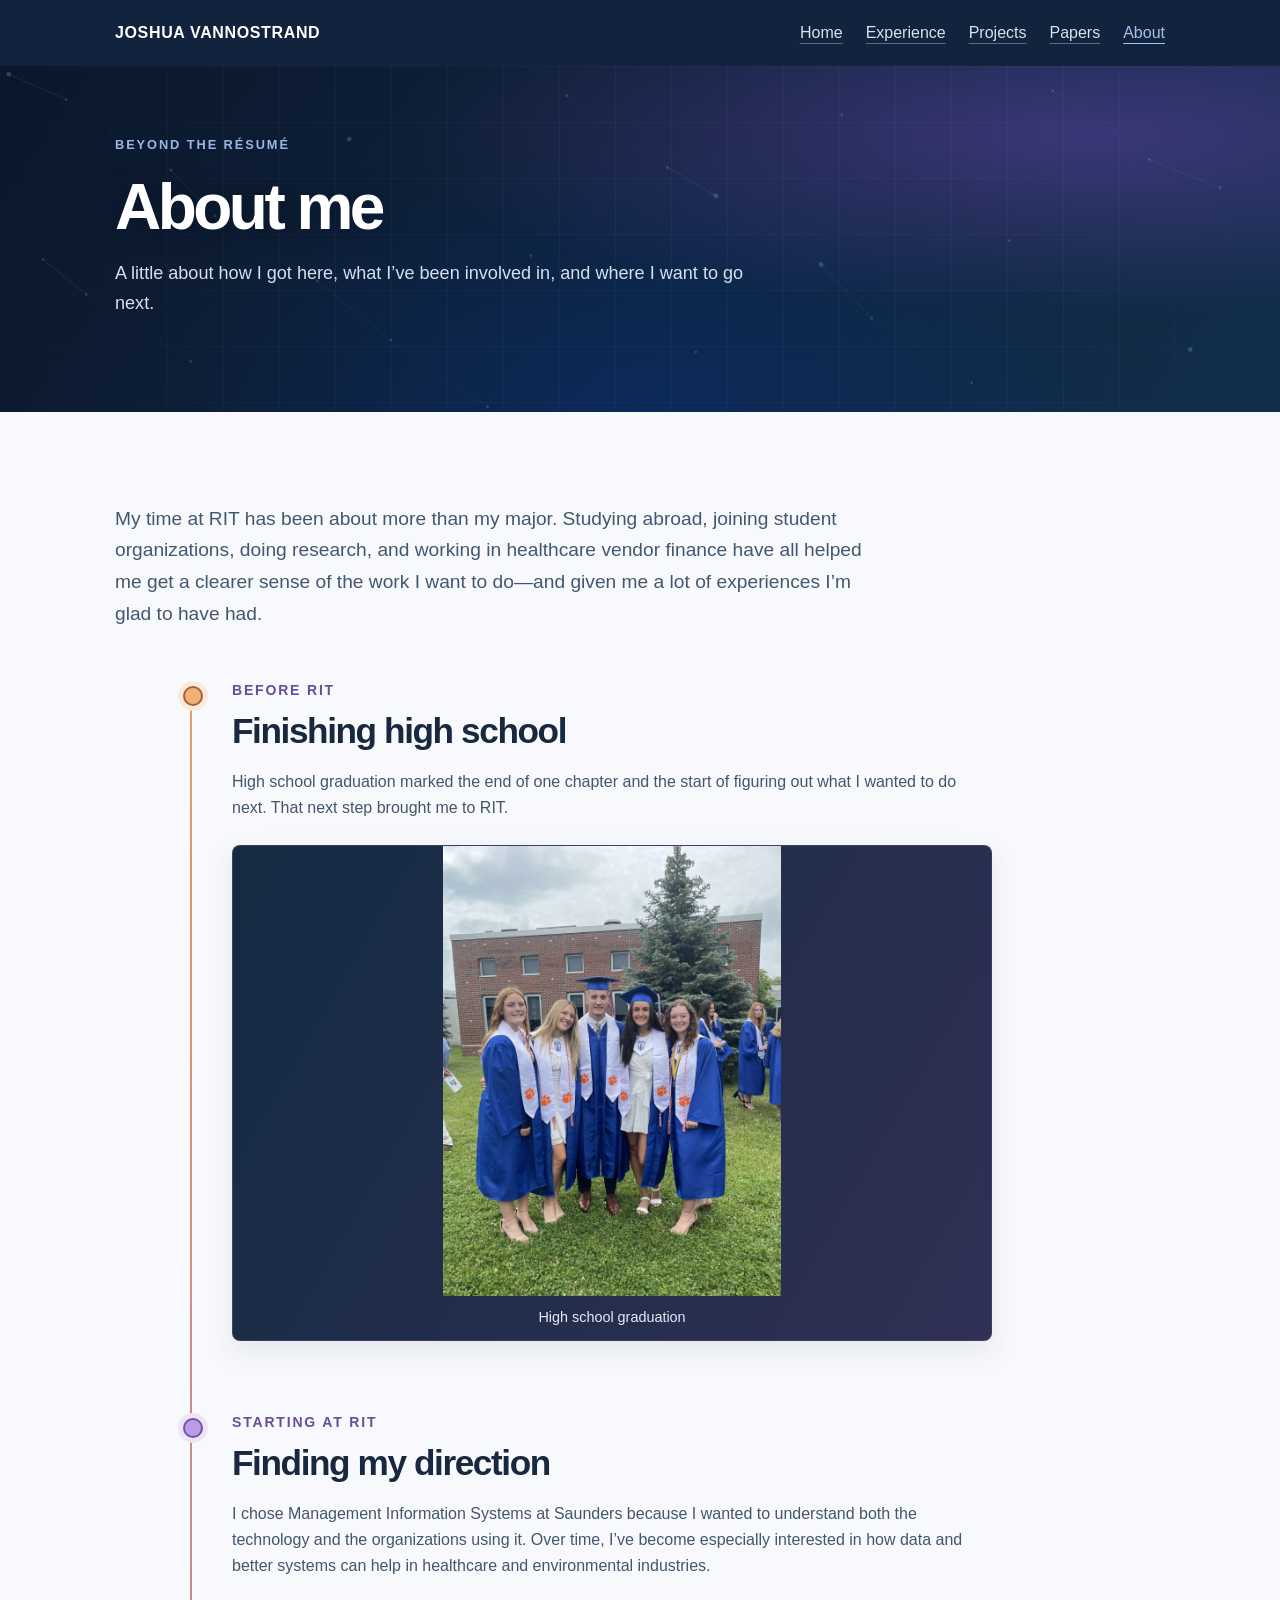
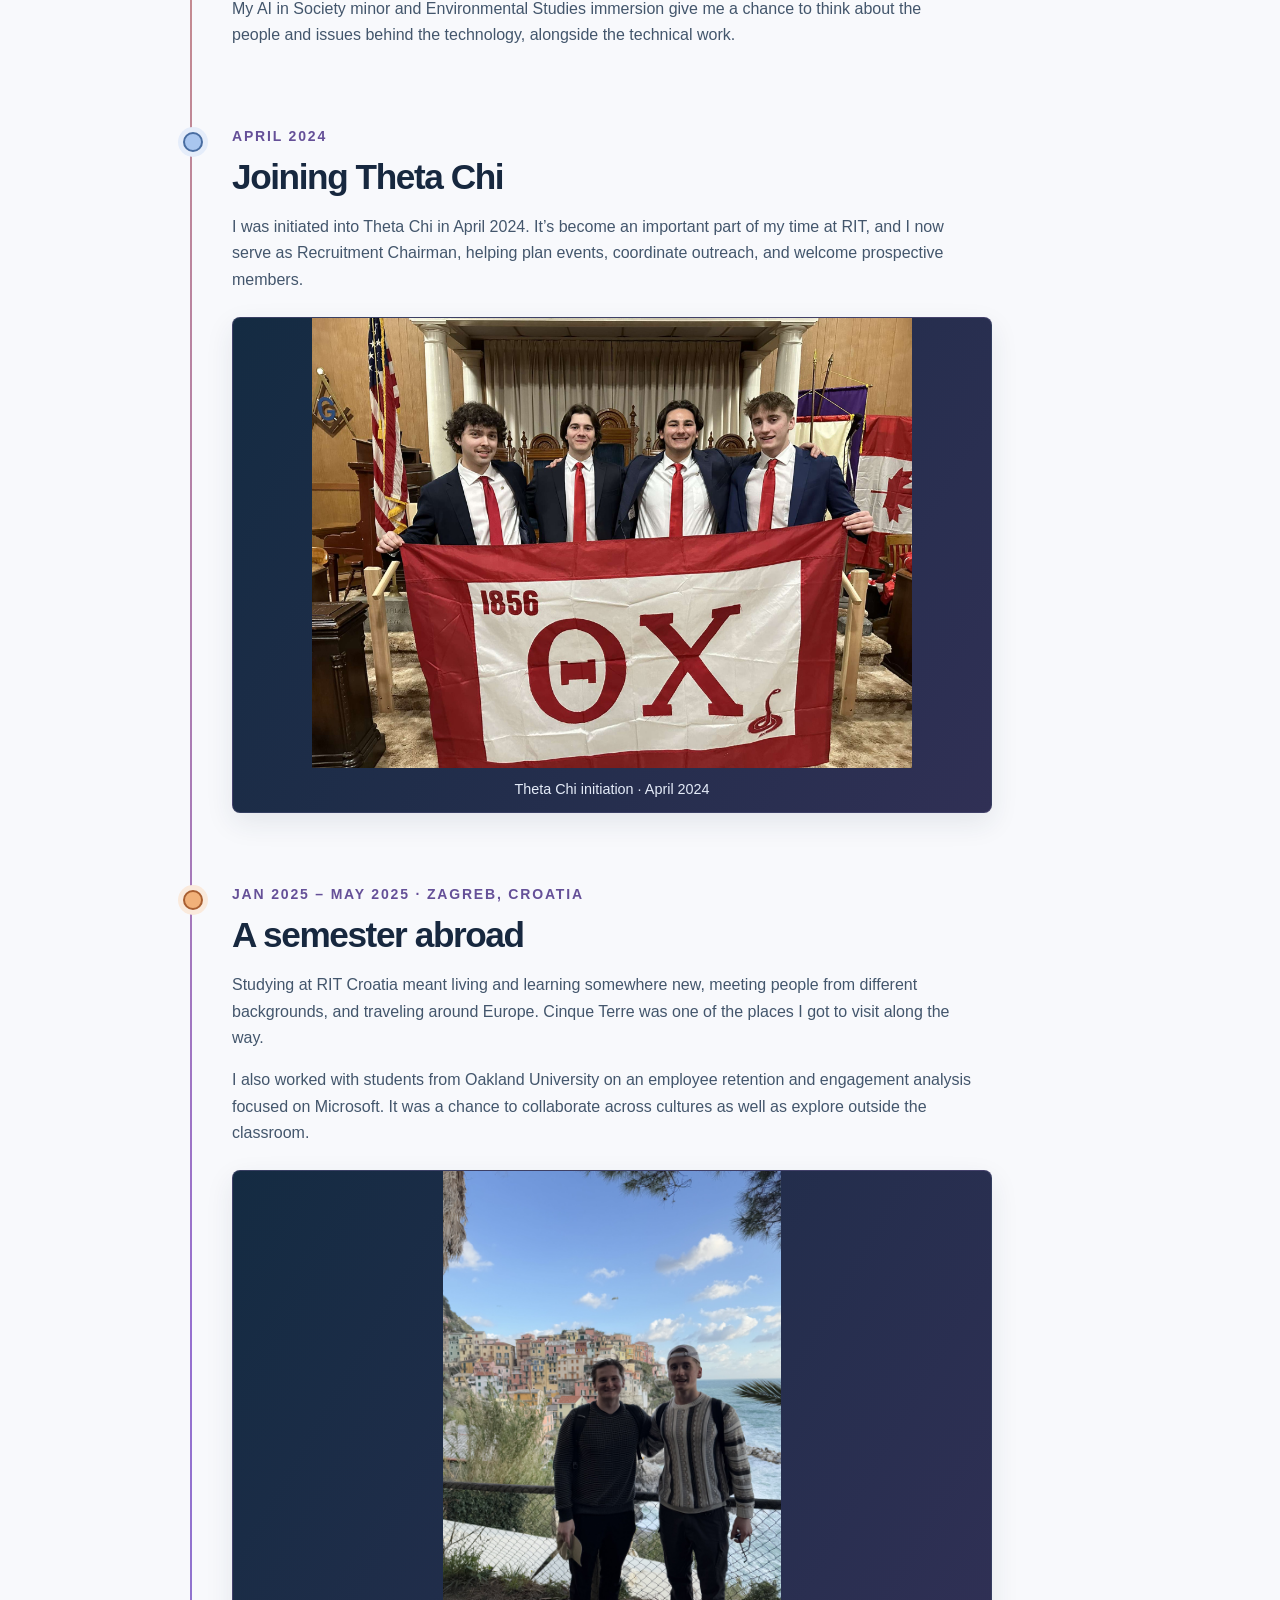
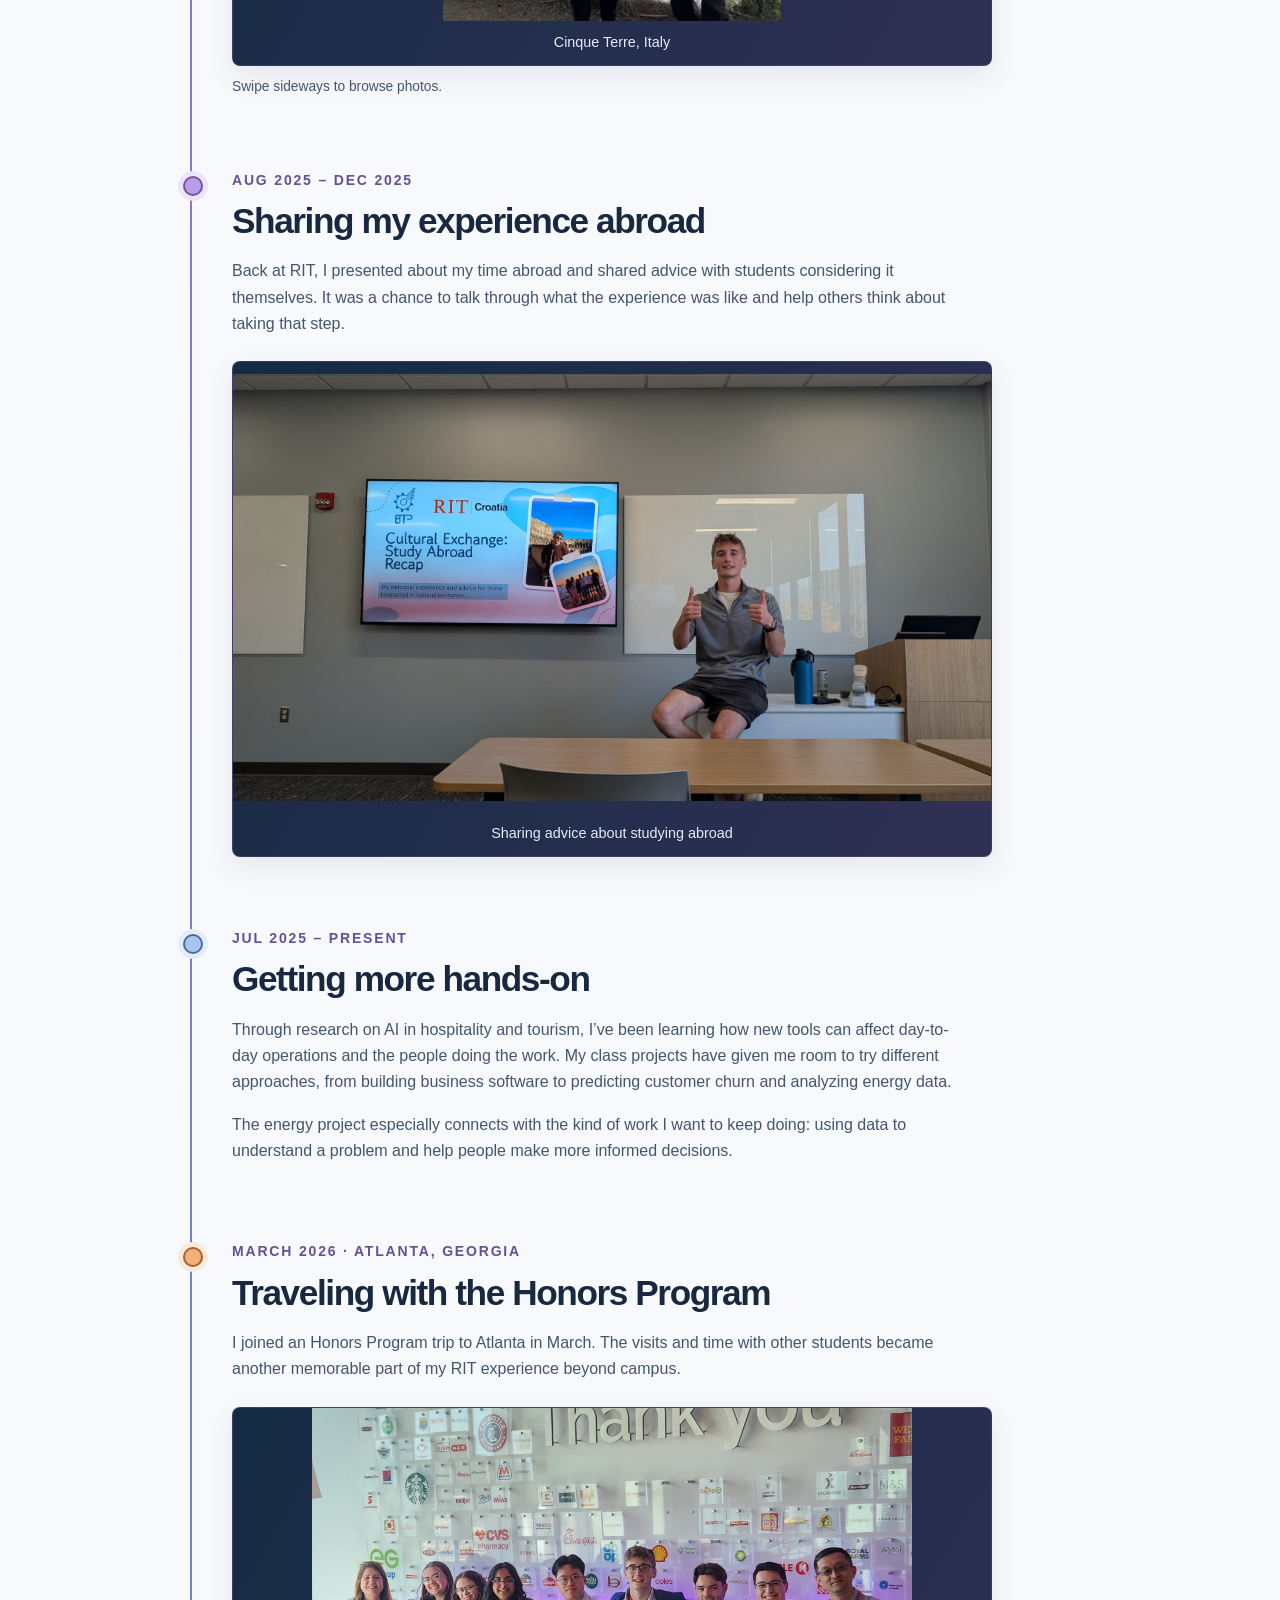
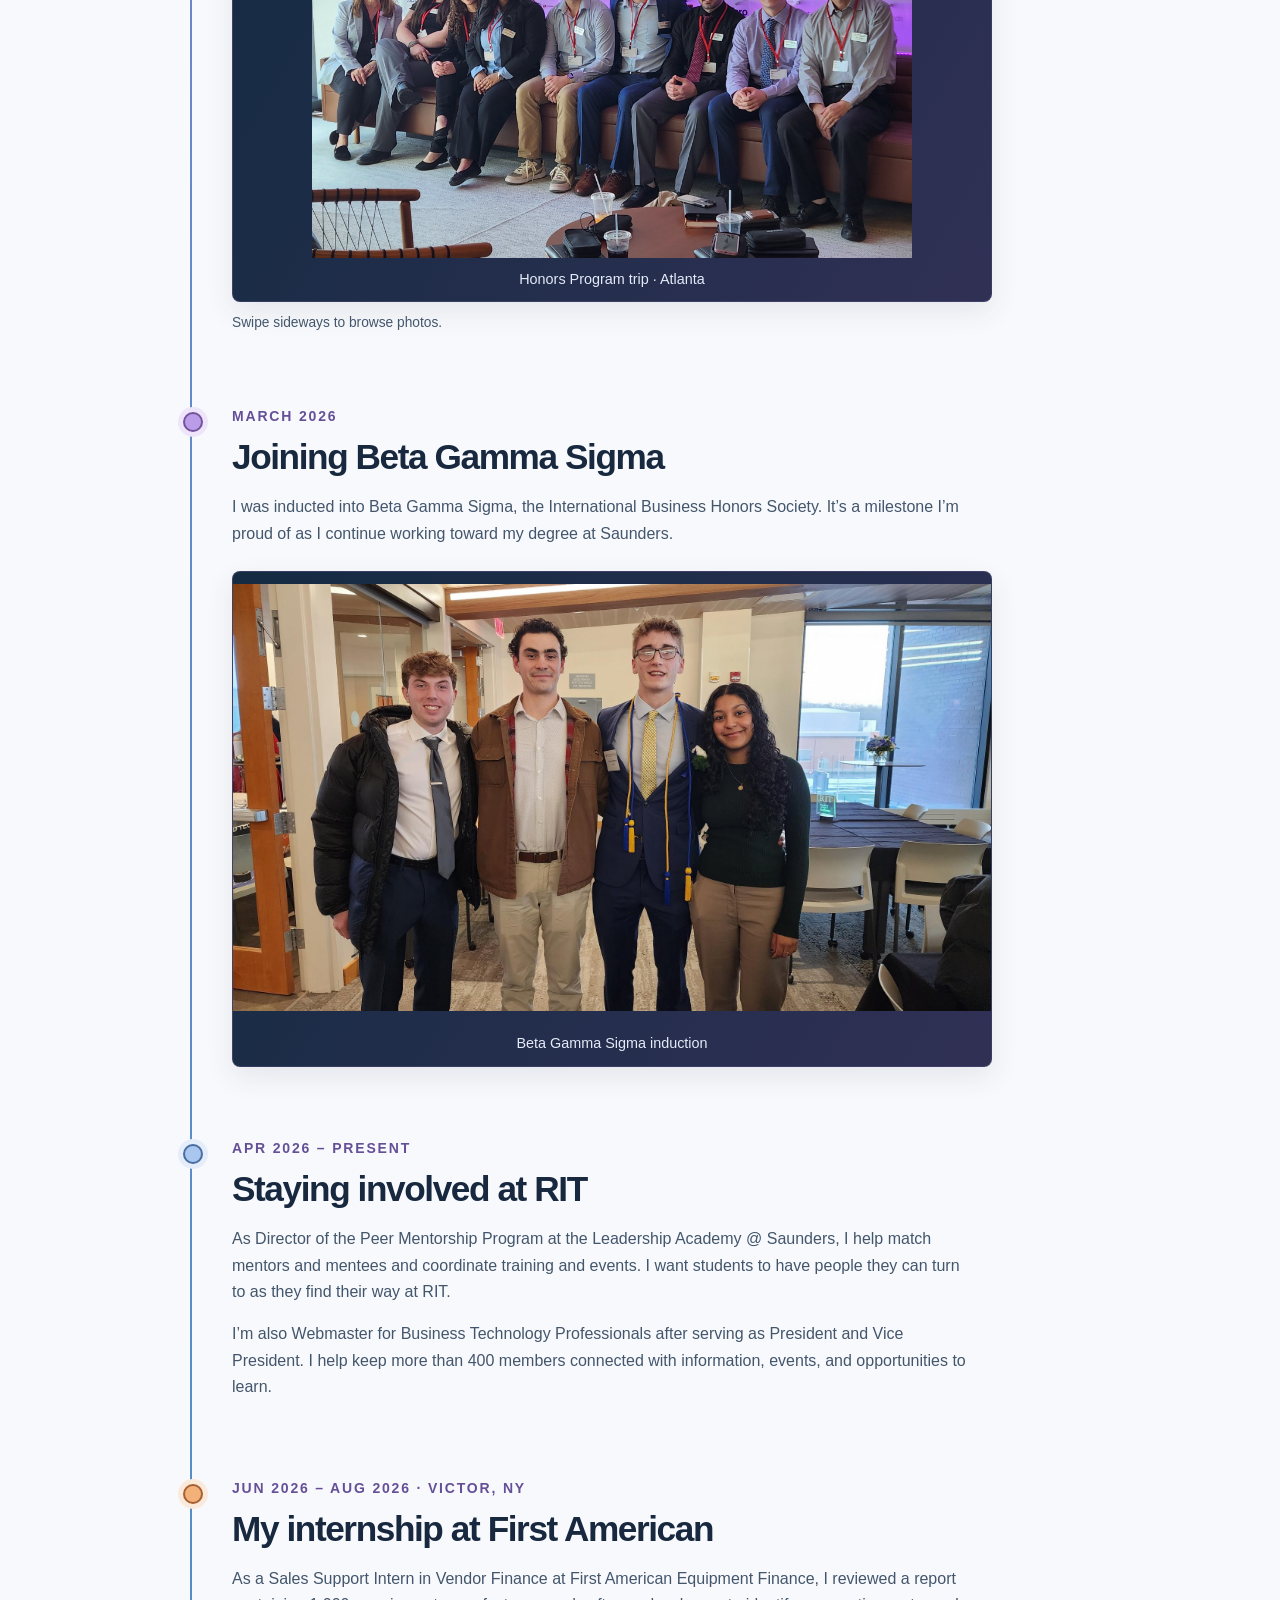
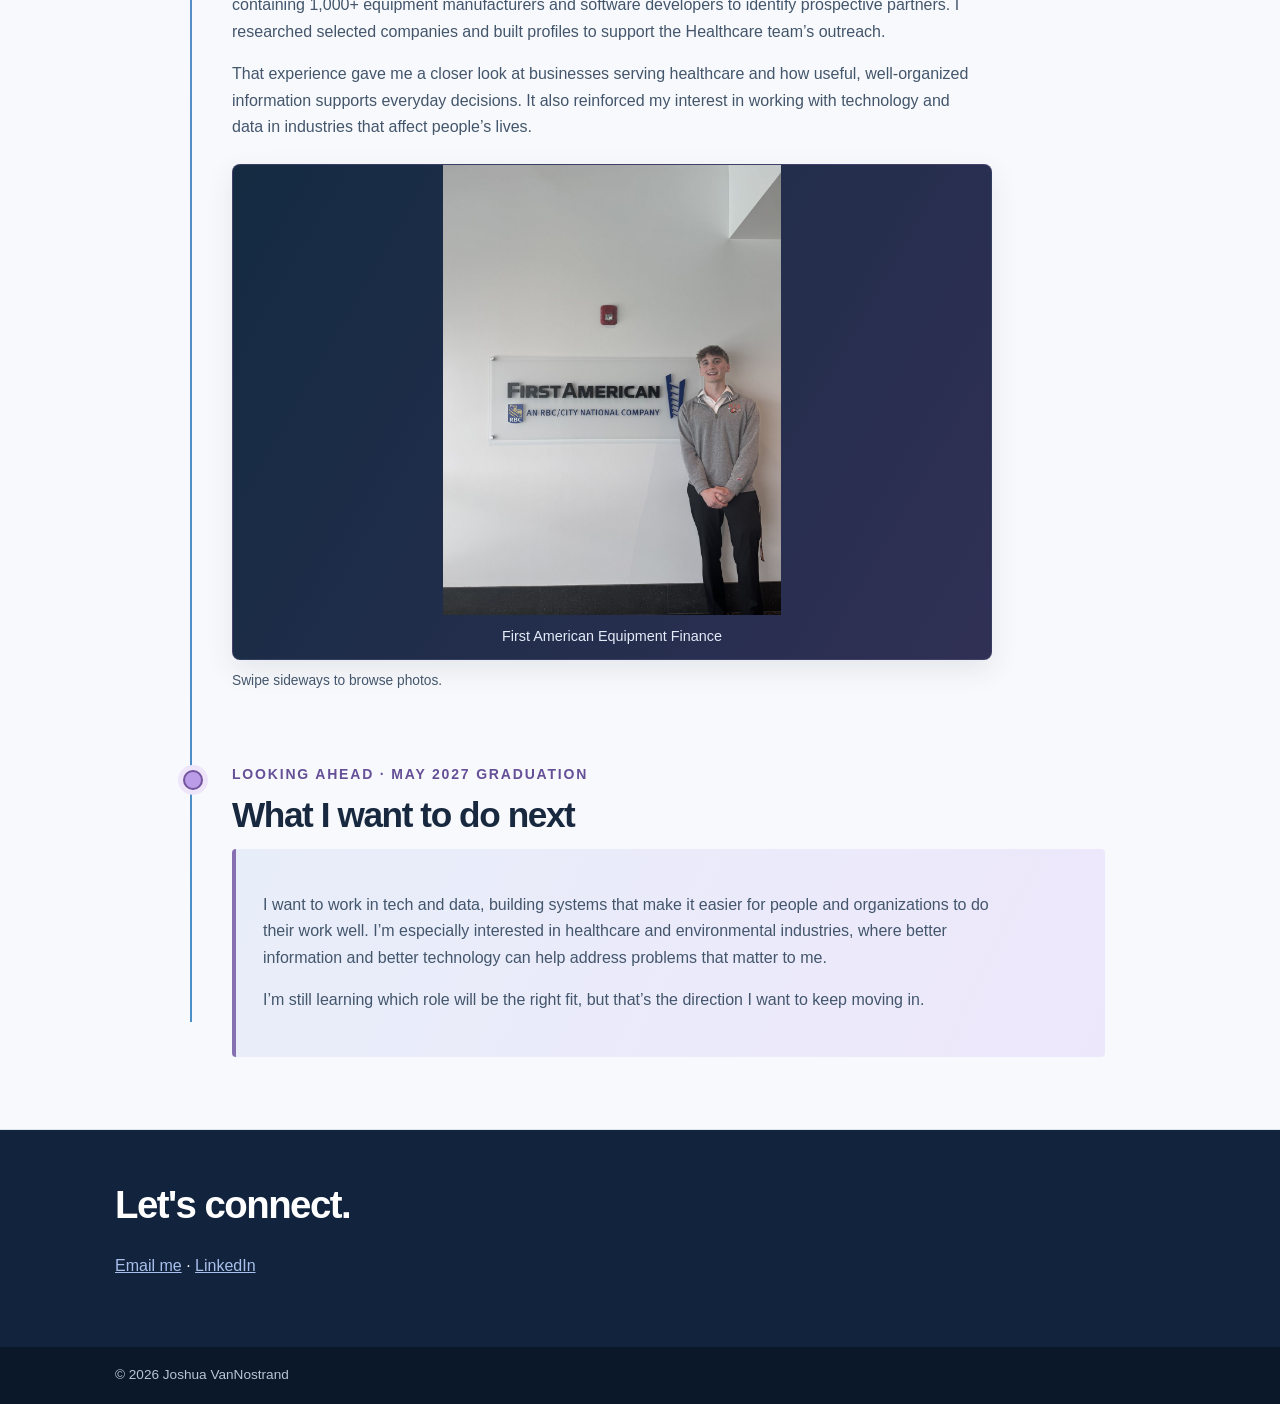
==== commit f6ca3b2d: "Add files via upload Took away arrow emojis" ====
--- a/about/index.html
+++ b/about/index.html
@@ -1 +1 @@
-<!doctype html><html lang="en"><head><meta charset="utf-8"><meta name="viewport" content="width=device-width,initial-scale=1"><meta name="description" content="Joshua VanNostrand — RIT MIS student interested in technology and data for better systems in healthcare and environmental industries."><title>About | Joshua VanNostrand</title><link rel="icon" type="image/svg+xml" href="../favicon.svg"><link rel="stylesheet" href="../style.css?v=20261023d"><script src="../motion.js" defer></script><script src="../project-dialogs.js" defer></script></head><body><header class="dark"><nav class="wrap nav" aria-label="Main navigation"><a class="brand" href="../">JOSHUA VANNOSTRAND</a><div class="navlinks"><a href="../">Home</a><a href="../experience/">Experience</a><a href="../projects/">Projects</a><a href="../papers/">Papers</a><a href="../about/" aria-current="page">About</a></div></nav></header><main><section class="dark pagehead"><div class="wrap"><div class="eyebrow">Beyond the résumé</div><h1>About me</h1><p>A little about how I got here, what I’ve been involved in, and where I want to go next.</p></div></section><section class="section"><div class="wrap"><p class="story-intro">My time at RIT has been about more than my major. Studying abroad, joining student organizations, doing research, and working in healthcare vendor finance have all helped me get a clearer sense of the work I want to do—and given me a lot of experiences I’m glad to have had.</p><div class="story"><article class="chapter"><div class="year">Before RIT</div><h2>Finishing high school</h2><p>High school graduation marked the end of one chapter and the start of figuring out what I wanted to do next. That next step brought me to RIT.</p><div class="photo-carousel" data-carousel aria-label="Finishing high school photos"><div class="carousel-viewport" tabindex="0"><figure><img src="../assets/graduation.jpg" alt="Joshua with fellow graduates in caps and gowns outside their school" loading="lazy" width="1536" height="2048" decoding="async"><figcaption>High school graduation</figcaption></figure></div></div></article><article class="chapter"><div class="year">Starting at RIT</div><h2>Finding my direction</h2><p>I chose Management Information Systems at Saunders because I wanted to understand both the technology and the organizations using it. Over time, I’ve become especially interested in how data and better systems can help in healthcare and environmental industries.</p><p>My AI in Society minor and Environmental Studies immersion give me a chance to think about the people and issues behind the technology, alongside the technical work.</p></article><article class="chapter"><div class="year">April 2024</div><h2>Joining Theta Chi</h2><p>I was initiated into Theta Chi in April 2024. It’s become an important part of my time at RIT, and I now serve as Recruitment Chairman, helping plan events, coordinate outreach, and welcome prospective members.</p><div class="photo-carousel" data-carousel aria-label="Joining Theta Chi photos"><div class="carousel-viewport" tabindex="0"><figure><img src="../assets/theta-chi-initiation.jpg" alt="Joshua with fellow initiates holding a Theta Chi flag" loading="lazy" width="2048" height="1536" decoding="async"><figcaption>Theta Chi initiation · April 2024</figcaption></figure></div></div></article><article class="chapter"><div class="year">Jan 2025 – May 2025 · Zagreb, Croatia</div><h2>A semester abroad</h2><p>Studying at RIT Croatia meant living and learning somewhere new, meeting people from different backgrounds, and traveling around Europe. Cinque Terre was one of the places I got to visit along the way.</p><p>I also worked with students from Oakland University on an employee retention and engagement analysis focused on Microsoft. It was a chance to collaborate across cultures as well as explore outside the classroom.</p><div class="photo-carousel" data-carousel aria-label="A semester abroad photos"><div class="carousel-viewport" tabindex="0"><figure><img src="../assets/cinque-terre.jpg" alt="Joshua and a friend overlooking the colorful coastal buildings of Cinque Terre" loading="lazy" width="1536" height="2048" decoding="async"><figcaption>Cinque Terre, Italy</figcaption></figure><figure><img src="../assets/croatia.jpeg" alt="Joshua and friends beside the water in Croatia at sunset" loading="lazy" width="1179" height="1008" decoding="async"><figcaption>Croatia</figcaption></figure><figure><img src="../assets/austria.jpeg" alt="Joshua outside the Austrian Parliament building" loading="lazy" width="1156" height="1536" decoding="async"><figcaption>Austria</figcaption></figure><figure><img src="../assets/spain.jpeg" alt="Joshua and friends at the Arc de Triomf in Barcelona" loading="lazy" width="1157" height="1536" decoding="async"><figcaption>Spain</figcaption></figure><figure><img src="../assets/venice.jpeg" alt="Joshua with friends beside a canal in Venice" loading="lazy" width="701" height="847" decoding="async"><figcaption>Venice</figcaption></figure></div><p class="gallery-hint">Swipe sideways to browse photos.</p></div></article><article class="chapter"><div class="year">Aug 2025 – Dec 2025</div><h2>Sharing my experience abroad</h2><p>Back at RIT, I presented about my time abroad and shared advice with students considering it themselves. It was a chance to talk through what the experience was like and help others think about taking that step.</p><div class="photo-carousel" data-carousel aria-label="Sharing my experience abroad photos"><div class="carousel-viewport" tabindex="0"><figure><img src="../assets/study-abroad-presentation.jpeg" alt="Joshua presenting about his semester at RIT Croatia in a classroom" loading="lazy" width="2048" height="1152" decoding="async"><figcaption>Sharing advice about studying abroad</figcaption></figure></div></div></article><article class="chapter"><div class="year">Jul 2025 – Present</div><h2>Getting more hands-on</h2><p>Through research on AI in hospitality and tourism, I’ve been learning how new tools can affect day-to-day operations and the people doing the work. My class projects have given me room to try different approaches, from building business software to predicting customer churn and analyzing energy data.</p><p>The energy project especially connects with the kind of work I want to keep doing: using data to understand a problem and help people make more informed decisions.</p></article><article class="chapter"><div class="year">March 2026 · Atlanta, Georgia</div><h2>Traveling with the Honors Program</h2><p>I joined an Honors Program trip to Atlanta in March. The visits and time with other students became another memorable part of my RIT experience beyond campus.</p><div class="photo-carousel" data-carousel aria-label="Traveling with the Honors Program photos"><div class="carousel-viewport" tabindex="0"><figure><img src="../assets/atlanta-honors-1.jpeg" alt="Honors Program students seated together during a visit in Atlanta" loading="lazy" width="2048" height="1536" decoding="async"><figcaption>Honors Program trip · Atlanta</figcaption></figure><figure><img src="../assets/atlanta-honors-2.jpeg" alt="Honors Program group posing at a Chick-fil-A visit" loading="lazy" width="2048" height="1536" decoding="async"><figcaption>A group visit in Atlanta</figcaption></figure><figure><img src="../assets/atlanta-honors-3.jpeg" alt="Honors Program students standing beside a baseball field in Atlanta" loading="lazy" width="1333" height="1000" decoding="async"><figcaption>Exploring Atlanta with the group</figcaption></figure></div><p class="gallery-hint">Swipe sideways to browse photos.</p></div></article><article class="chapter"><div class="year">March 2026</div><h2>Joining Beta Gamma Sigma</h2><p>I was inducted into Beta Gamma Sigma, the International Business Honors Society. It’s a milestone I’m proud of as I continue working toward my degree at Saunders.</p><div class="photo-carousel" data-carousel aria-label="Joining Beta Gamma Sigma photos"><div class="carousel-viewport" tabindex="0"><figure><img src="../assets/beta-gamma-sigma.jpg" alt="Joshua with fellow attendees at the Beta Gamma Sigma induction" loading="lazy" width="2000" height="1126" decoding="async"><figcaption>Beta Gamma Sigma induction</figcaption></figure></div></div></article><article class="chapter"><div class="year">Apr 2026 – Present</div><h2>Staying involved at RIT</h2><p>As Director of the Peer Mentorship Program at the Leadership Academy @ Saunders, I help match mentors and mentees and coordinate training and events. I want students to have people they can turn to as they find their way at RIT.</p><p>I’m also Webmaster for Business Technology Professionals after serving as President and Vice President. I help keep more than 400 members connected with information, events, and opportunities to learn.</p></article><article class="chapter"><div class="year">Jun 2026 – Aug 2026 · Victor, NY</div><h2>My internship at First American</h2><p>As a Sales Support Intern in Vendor Finance at First American Equipment Finance, I reviewed a report containing 1,000+ equipment manufacturers and software developers to identify prospective partners. I researched selected companies and built profiles to support the Healthcare team’s outreach.</p><p>That experience gave me a closer look at businesses serving healthcare and how useful, well-organized information supports everyday decisions. It also reinforced my interest in working with technology and data in industries that affect people’s lives.</p><div class="photo-carousel" data-carousel aria-label="My internship at First American photos"><div class="carousel-viewport" tabindex="0"><figure><img src="../assets/faef-1.jpeg" alt="Joshua beside the First American sign" loading="lazy" width="1152" height="1536" decoding="async"><figcaption>First American Equipment Finance</figcaption></figure><figure><img src="../assets/faef-2.jpeg" alt="Joshua with two colleagues at the office" loading="lazy" width="1152" height="1536" decoding="async"><figcaption>With colleagues</figcaption></figure><figure><img src="../assets/faef-3.jpeg" alt="Group photo at the First American office" loading="lazy" width="2048" height="1536" decoding="async"><figcaption>The team</figcaption></figure><figure><img src="../assets/faef-4.jpeg" alt="Joshua posing with colleagues" loading="lazy" width="1152" height="1536" decoding="async"><figcaption>A moment at the office</figcaption></figure><figure><img src="../assets/faef-5.jpeg" alt="Joshua VanNostrand’s desk nameplate" loading="lazy" width="1152" height="1536" decoding="async"><figcaption>My desk at First American</figcaption></figure></div><p class="gallery-hint">Swipe sideways to browse photos.</p></div></article><article class="chapter"><div class="year">Looking ahead · May 2027 graduation</div><h2>What I want to do next</h2><div class="story-end"><p>I want to work in tech and data, building systems that make it easier for people and organizations to do their work well. I’m especially interested in healthcare and environmental industries, where better information and better technology can help address problems that matter to me.</p><p>I’m still learning which role will be the right fit, but that’s the direction I want to keep moving in.</p></div></article></div></div></section></main><footer><div class="dark footer"><div class="wrap"><h2>Let's connect.</h2><p><a href="mailto:vannostrandjosh2005@gmail.com">Email me</a> · <a href="https://www.linkedin.com/in/joshua-vannostrand/" target="_blank" rel="noopener noreferrer">LinkedIn</a></p></div></div><div class="copyright"><div class="wrap">© 2026 Joshua VanNostrand</div></div></footer></body></html>+<!doctype html><html lang="en"><head><meta charset="utf-8"><meta name="viewport" content="width=device-width,initial-scale=1"><meta name="description" content="Joshua VanNostrand — RIT MIS student interested in technology and data for better systems in healthcare and environmental industries."><title>About | Joshua VanNostrand</title><link rel="icon" type="image/svg+xml" href="../favicon.svg"><link rel="stylesheet" href="../style.css?v=20261023e"><script src="../motion.js" defer></script><script src="../project-dialogs.js" defer></script></head><body><header class="dark"><nav class="wrap nav" aria-label="Main navigation"><a class="brand" href="../">JOSHUA VANNOSTRAND</a><div class="navlinks"><a href="../">Home</a><a href="../experience/">Experience</a><a href="../projects/">Projects</a><a href="../papers/">Papers</a><a href="../about/" aria-current="page">About</a></div></nav></header><main><section class="dark pagehead"><div class="wrap"><div class="eyebrow">Beyond the résumé</div><h1>About me</h1><p>A little about how I got here, what I’ve been involved in, and where I want to go next.</p></div></section><section class="section"><div class="wrap"><p class="story-intro">My time at RIT has been about more than my major. Studying abroad, joining student organizations, doing research, and working in healthcare vendor finance have all helped me get a clearer sense of the work I want to do—and given me a lot of experiences I’m glad to have had.</p><div class="story"><article class="chapter"><div class="year">Before RIT</div><h2>Finishing high school</h2><p>High school graduation marked the end of one chapter and the start of figuring out what I wanted to do next. That next step brought me to RIT.</p><div class="photo-carousel" data-carousel aria-label="Finishing high school photos"><div class="carousel-viewport" tabindex="0"><figure><img src="../assets/graduation.jpg" alt="Joshua with fellow graduates in caps and gowns outside their school" loading="lazy" width="1536" height="2048" decoding="async"><figcaption>High school graduation</figcaption></figure></div></div></article><article class="chapter"><div class="year">Starting at RIT</div><h2>Finding my direction</h2><p>I chose Management Information Systems at Saunders because I wanted to understand both the technology and the organizations using it. Over time, I’ve become especially interested in how data and better systems can help in healthcare and environmental industries.</p><p>My AI in Society minor and Environmental Studies immersion give me a chance to think about the people and issues behind the technology, alongside the technical work.</p></article><article class="chapter"><div class="year">April 2024</div><h2>Joining Theta Chi</h2><p>I was initiated into Theta Chi in April 2024. It’s become an important part of my time at RIT, and I now serve as Recruitment Chairman, helping plan events, coordinate outreach, and welcome prospective members.</p><div class="photo-carousel" data-carousel aria-label="Joining Theta Chi photos"><div class="carousel-viewport" tabindex="0"><figure><img src="../assets/theta-chi-initiation.jpg" alt="Joshua with fellow initiates holding a Theta Chi flag" loading="lazy" width="2048" height="1536" decoding="async"><figcaption>Theta Chi initiation · April 2024</figcaption></figure></div></div></article><article class="chapter"><div class="year">Jan 2025 – May 2025 · Zagreb, Croatia</div><h2>A semester abroad</h2><p>Studying at RIT Croatia meant living and learning somewhere new, meeting people from different backgrounds, and traveling around Europe. Cinque Terre was one of the places I got to visit along the way.</p><p>I also worked with students from Oakland University on an employee retention and engagement analysis focused on Microsoft. It was a chance to collaborate across cultures as well as explore outside the classroom.</p><div class="photo-carousel" data-carousel aria-label="A semester abroad photos"><div class="carousel-viewport" tabindex="0"><figure><img src="../assets/cinque-terre.jpg" alt="Joshua and a friend overlooking the colorful coastal buildings of Cinque Terre" loading="lazy" width="1536" height="2048" decoding="async"><figcaption>Cinque Terre, Italy</figcaption></figure><figure><img src="../assets/croatia.jpeg" alt="Joshua and friends beside the water in Croatia at sunset" loading="lazy" width="1179" height="1008" decoding="async"><figcaption>Croatia</figcaption></figure><figure><img src="../assets/austria.jpeg" alt="Joshua outside the Austrian Parliament building" loading="lazy" width="1156" height="1536" decoding="async"><figcaption>Austria</figcaption></figure><figure><img src="../assets/spain.jpeg" alt="Joshua and friends at the Arc de Triomf in Barcelona" loading="lazy" width="1157" height="1536" decoding="async"><figcaption>Spain</figcaption></figure><figure><img src="../assets/venice.jpeg" alt="Joshua with friends beside a canal in Venice" loading="lazy" width="701" height="847" decoding="async"><figcaption>Venice</figcaption></figure></div><p class="gallery-hint">Swipe sideways to browse photos.</p></div></article><article class="chapter"><div class="year">Aug 2025 – Dec 2025</div><h2>Sharing my experience abroad</h2><p>Back at RIT, I presented about my time abroad and shared advice with students considering it themselves. It was a chance to talk through what the experience was like and help others think about taking that step.</p><div class="photo-carousel" data-carousel aria-label="Sharing my experience abroad photos"><div class="carousel-viewport" tabindex="0"><figure><img src="../assets/study-abroad-presentation.jpeg" alt="Joshua presenting about his semester at RIT Croatia in a classroom" loading="lazy" width="2048" height="1152" decoding="async"><figcaption>Sharing advice about studying abroad</figcaption></figure></div></div></article><article class="chapter"><div class="year">Jul 2025 – Present</div><h2>Getting more hands-on</h2><p>Through research on AI in hospitality and tourism, I’ve been learning how new tools can affect day-to-day operations and the people doing the work. My class projects have given me room to try different approaches, from building business software to predicting customer churn and analyzing energy data.</p><p>The energy project especially connects with the kind of work I want to keep doing: using data to understand a problem and help people make more informed decisions.</p></article><article class="chapter"><div class="year">March 2026 · Atlanta, Georgia</div><h2>Traveling with the Honors Program</h2><p>I joined an Honors Program trip to Atlanta in March. The visits and time with other students became another memorable part of my RIT experience beyond campus.</p><div class="photo-carousel" data-carousel aria-label="Traveling with the Honors Program photos"><div class="carousel-viewport" tabindex="0"><figure><img src="../assets/atlanta-honors-1.jpeg" alt="Honors Program students seated together during a visit in Atlanta" loading="lazy" width="2048" height="1536" decoding="async"><figcaption>Honors Program trip · Atlanta</figcaption></figure><figure><img src="../assets/atlanta-honors-2.jpeg" alt="Honors Program group posing at a Chick-fil-A visit" loading="lazy" width="2048" height="1536" decoding="async"><figcaption>A group visit in Atlanta</figcaption></figure><figure><img src="../assets/atlanta-honors-3.jpeg" alt="Honors Program students standing beside a baseball field in Atlanta" loading="lazy" width="1333" height="1000" decoding="async"><figcaption>Exploring Atlanta with the group</figcaption></figure></div><p class="gallery-hint">Swipe sideways to browse photos.</p></div></article><article class="chapter"><div class="year">March 2026</div><h2>Joining Beta Gamma Sigma</h2><p>I was inducted into Beta Gamma Sigma, the International Business Honors Society. It’s a milestone I’m proud of as I continue working toward my degree at Saunders.</p><div class="photo-carousel" data-carousel aria-label="Joining Beta Gamma Sigma photos"><div class="carousel-viewport" tabindex="0"><figure><img src="../assets/beta-gamma-sigma.jpg" alt="Joshua with fellow attendees at the Beta Gamma Sigma induction" loading="lazy" width="2000" height="1126" decoding="async"><figcaption>Beta Gamma Sigma induction</figcaption></figure></div></div></article><article class="chapter"><div class="year">Apr 2026 – Present</div><h2>Staying involved at RIT</h2><p>As Director of the Peer Mentorship Program at the Leadership Academy @ Saunders, I help match mentors and mentees and coordinate training and events. I want students to have people they can turn to as they find their way at RIT.</p><p>I’m also Webmaster for Business Technology Professionals after serving as President and Vice President. I help keep more than 400 members connected with information, events, and opportunities to learn.</p></article><article class="chapter"><div class="year">Jun 2026 – Aug 2026 · Victor, NY</div><h2>My internship at First American</h2><p>As a Sales Support Intern in Vendor Finance at First American Equipment Finance, I reviewed a report containing 1,000+ equipment manufacturers and software developers to identify prospective partners. I researched selected companies and built profiles to support the Healthcare team’s outreach.</p><p>That experience gave me a closer look at businesses serving healthcare and how useful, well-organized information supports everyday decisions. It also reinforced my interest in working with technology and data in industries that affect people’s lives.</p><div class="photo-carousel" data-carousel aria-label="My internship at First American photos"><div class="carousel-viewport" tabindex="0"><figure><img src="../assets/faef-1.jpeg" alt="Joshua beside the First American sign" loading="lazy" width="1152" height="1536" decoding="async"><figcaption>First American Equipment Finance</figcaption></figure><figure><img src="../assets/faef-2.jpeg" alt="Joshua with two colleagues at the office" loading="lazy" width="1152" height="1536" decoding="async"><figcaption>With colleagues</figcaption></figure><figure><img src="../assets/faef-3.jpeg" alt="Group photo at the First American office" loading="lazy" width="2048" height="1536" decoding="async"><figcaption>The team</figcaption></figure><figure><img src="../assets/faef-4.jpeg" alt="Joshua posing with colleagues" loading="lazy" width="1152" height="1536" decoding="async"><figcaption>A moment at the office</figcaption></figure><figure><img src="../assets/faef-5.jpeg" alt="Joshua VanNostrand’s desk nameplate" loading="lazy" width="1152" height="1536" decoding="async"><figcaption>My desk at First American</figcaption></figure></div><p class="gallery-hint">Swipe sideways to browse photos.</p></div></article><article class="chapter"><div class="year">Looking ahead · May 2027 graduation</div><h2>What I want to do next</h2><div class="story-end"><p>I want to work in tech and data, building systems that make it easier for people and organizations to do their work well. I’m especially interested in healthcare and environmental industries, where better information and better technology can help address problems that matter to me.</p><p>I’m still learning which role will be the right fit, but that’s the direction I want to keep moving in.</p></div></article></div></div></section></main><footer><div class="dark footer"><div class="wrap"><h2>Let's connect.</h2><p><a href="mailto:vannostrandjosh2005@gmail.com">Email me</a> · <a href="https://www.linkedin.com/in/joshua-vannostrand/" target="_blank" rel="noopener noreferrer">LinkedIn</a></p></div></div><div class="copyright"><div class="wrap">© 2026 Joshua VanNostrand</div></div></footer></body></html>
--- a/style.css
+++ b/style.css
@@ -18,7 +18,7 @@
 @media(max-width:600px){.dialog-top{padding:25px 24px}.dialog-body{padding:24px}.dialog-close{top:14px;right:14px}}
 @media(prefers-reduced-motion:no-preference){.project-dialog[open]{animation:dialog-in .22s ease-out}@keyframes dialog-in{from{opacity:0;transform:translateY(12px) scale(.985)}to{opacity:1;transform:none}}}
 
-.project-card{position:relative;cursor:pointer}.project-hit-area{position:absolute;inset:0;width:100%;height:100%;border:0;border-radius:8px;background:transparent;cursor:pointer}.project-hit-area:focus-visible{outline:3px solid #d6a64b;outline-offset:4px}.project-card:has(:focus-visible){border-color:#8b91c5;box-shadow:0 14px 35px #18375224}.project-card .project-cue{display:inline-block;margin-top:20px;color:#565a91;font-size:.94rem;font-weight:bold}.project-card .project-cue::after{content:" ↗"}.project-card:hover .project-cue{text-decoration:underline}
+.project-card{position:relative;cursor:pointer}.project-hit-area{position:absolute;inset:0;width:100%;height:100%;border:0;border-radius:8px;background:transparent;cursor:pointer}.project-hit-area:focus-visible{outline:3px solid #d6a64b;outline-offset:4px}.project-card:has(:focus-visible){border-color:#8b91c5;box-shadow:0 14px 35px #18375224}.project-card .project-cue{display:inline-block;margin-top:20px;color:#565a91;font-size:.94rem;font-weight:bold}.project-card:hover .project-cue{text-decoration:underline}
 
 .role-card{position:relative;display:grid;grid-template-columns:190px 1fr;gap:26px;cursor:pointer}.role-card .project-cue{display:inline-block;margin-top:12px}.role-card:hover,.role-card:has(:focus-visible){background:#eeedf8}.role-card h3{margin:0}.role-card .org{margin:5px 0 9px}
 .photo-carousel{margin-top:18px}.carousel-viewport{display:flex;overflow-x:auto;scroll-snap-type:x proximity;scroll-behavior:auto;overscroll-behavior-inline:contain;border-radius:8px;background:#11233d;scrollbar-width:thin}.carousel-viewport figure{flex:0 0 100%;scroll-snap-align:start;margin:0;text-align:center}.carousel-viewport img{display:block;width:100%;height:min(48vh,420px);object-fit:contain}.carousel-viewport figcaption{padding:10px;color:#e4ebf8;font-size:.9rem}.carousel-controls{display:flex;align-items:center;justify-content:center;gap:20px;margin-top:12px}.carousel-controls button{border:1px solid #8a9fc8;background:white;border-radius:50%;width:38px;height:38px;color:#183672;font-size:1.5rem;line-height:1;cursor:pointer}.carousel-controls button:hover{background:#eeedf8}.carousel-count{font-size:.9rem;color:#4e6578;min-width:52px;text-align:center}
@@ -43,6 +43,6 @@
 .education-panel{display:grid;grid-template-columns:1fr 1fr;gap:38px;padding:32px;border:1px solid #d2d9ed;border-radius:14px;background:linear-gradient(120deg,#ecf0fa,#f0ebfa)}.education-panel h3{color:#273955}.education-panel p{color:#45566e}.gpa{display:inline-flex;gap:12px;align-items:center;padding:9px 16px;background:#fff;border-radius:8px;color:#425783}.awards{padding-left:20px;margin:16px 0 0}.awards li{margin:0 0 12px}.awards span{display:block;color:#536079;font-size:.9rem}.meta{font-size:.875rem}.chips span{font-size:.875rem}
 @media(max-width:650px){.education-panel{grid-template-columns:1fr;padding:24px;gap:25px}.chapter{padding-left:39px}.role-card{padding:20px 15px}.carousel-viewport img{height:320px}}
 
-.card-action{display:block;align-self:stretch;text-align:center;border-top:1px solid #e1e5ef;margin-top:24px;padding-top:15px;font-size:.88rem;font-weight:700;color:#565a91}.card-action span{margin-left:5px}.project-card:hover .card-action{text-decoration:underline}.card-date{font-size:.9rem;color:#59667d;margin:-6px 0 16px}.card-org{font-weight:600;font-size:.9rem;margin:0 0 12px!important}.resume-bullets{padding-left:21px;margin:18px 0 26px;color:#425970}.resume-bullets li{padding-left:5px;margin-bottom:16px;line-height:1.7}.dialog-body .chips{margin:0 0 24px}.dialog-org{font-weight:600}.project-card .meta{line-height:1.5}
+.card-action{display:block;align-self:stretch;text-align:center;border-top:1px solid #e1e5ef;margin-top:24px;padding-top:15px;font-size:.88rem;font-weight:700;color:#565a91}.project-card:hover .card-action{text-decoration:underline}.card-date{font-size:.9rem;color:#59667d;margin:-6px 0 16px}.card-org{font-weight:600;font-size:.9rem;margin:0 0 12px!important}.resume-bullets{padding-left:21px;margin:18px 0 26px;color:#425970}.resume-bullets li{padding-left:5px;margin-bottom:16px;line-height:1.7}.dialog-body .chips{margin:0 0 24px}.dialog-org{font-weight:600}.project-card .meta{line-height:1.5}
 
 .role-card:hover .card-action,.role-card:focus-within .card-action{text-decoration:underline}.navlinks a{text-decoration:underline;text-underline-offset:5px;text-decoration-color:#9cb5e780}.navlinks a:hover,.navlinks a[aria-current]{text-decoration-color:currentColor}.role-card .meta{margin-bottom:5px}
